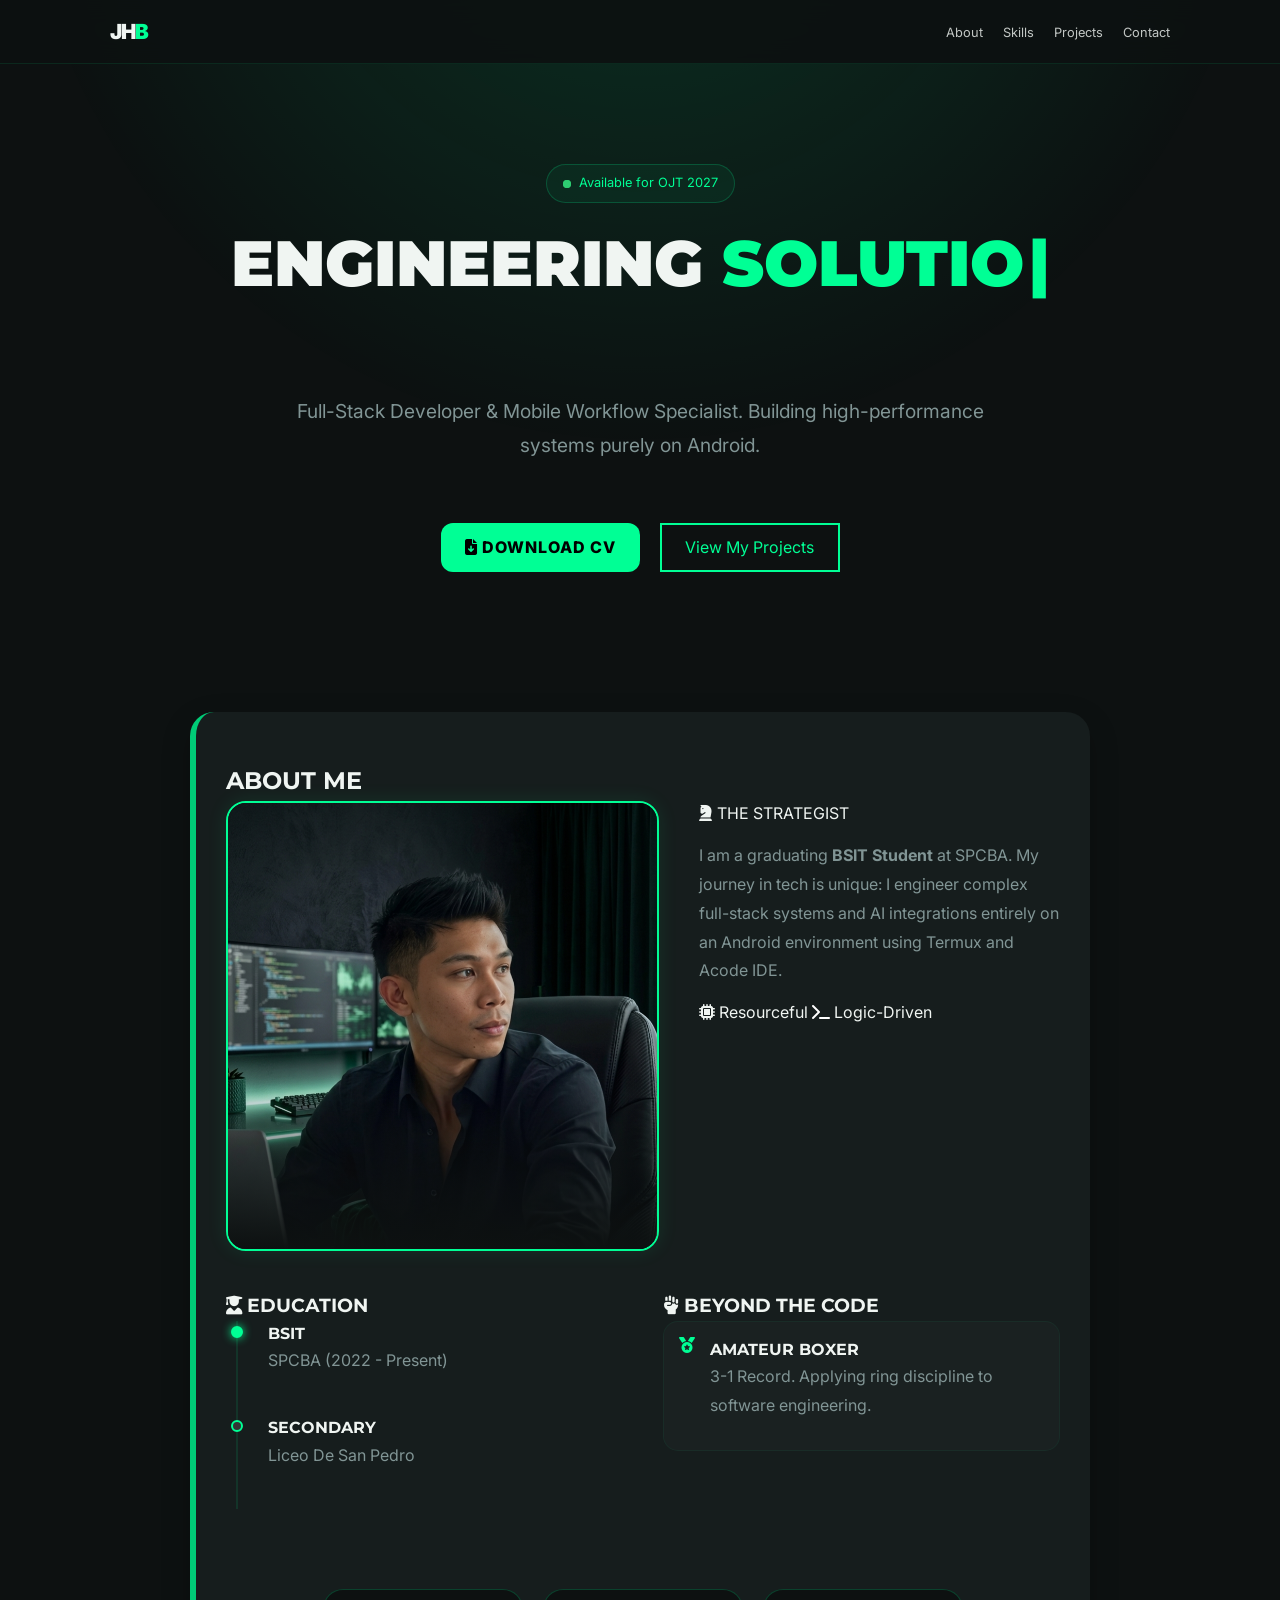
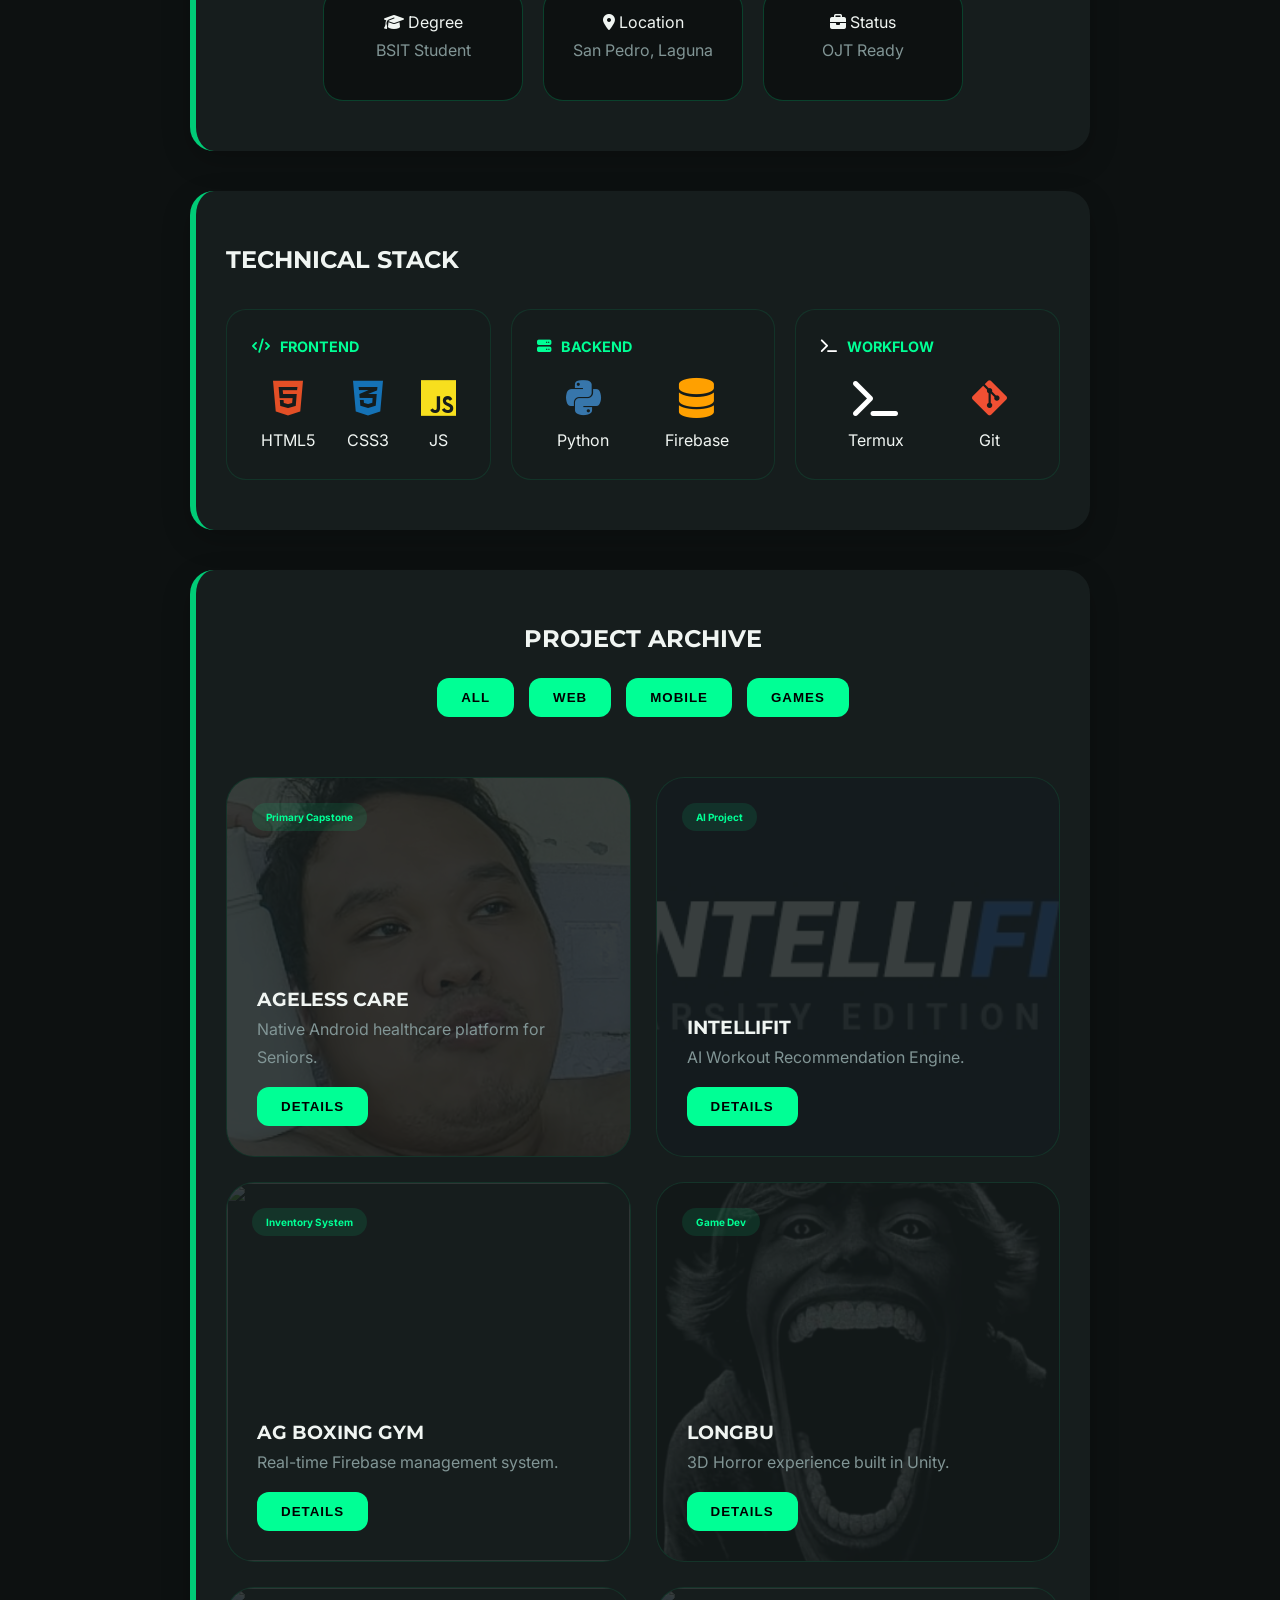
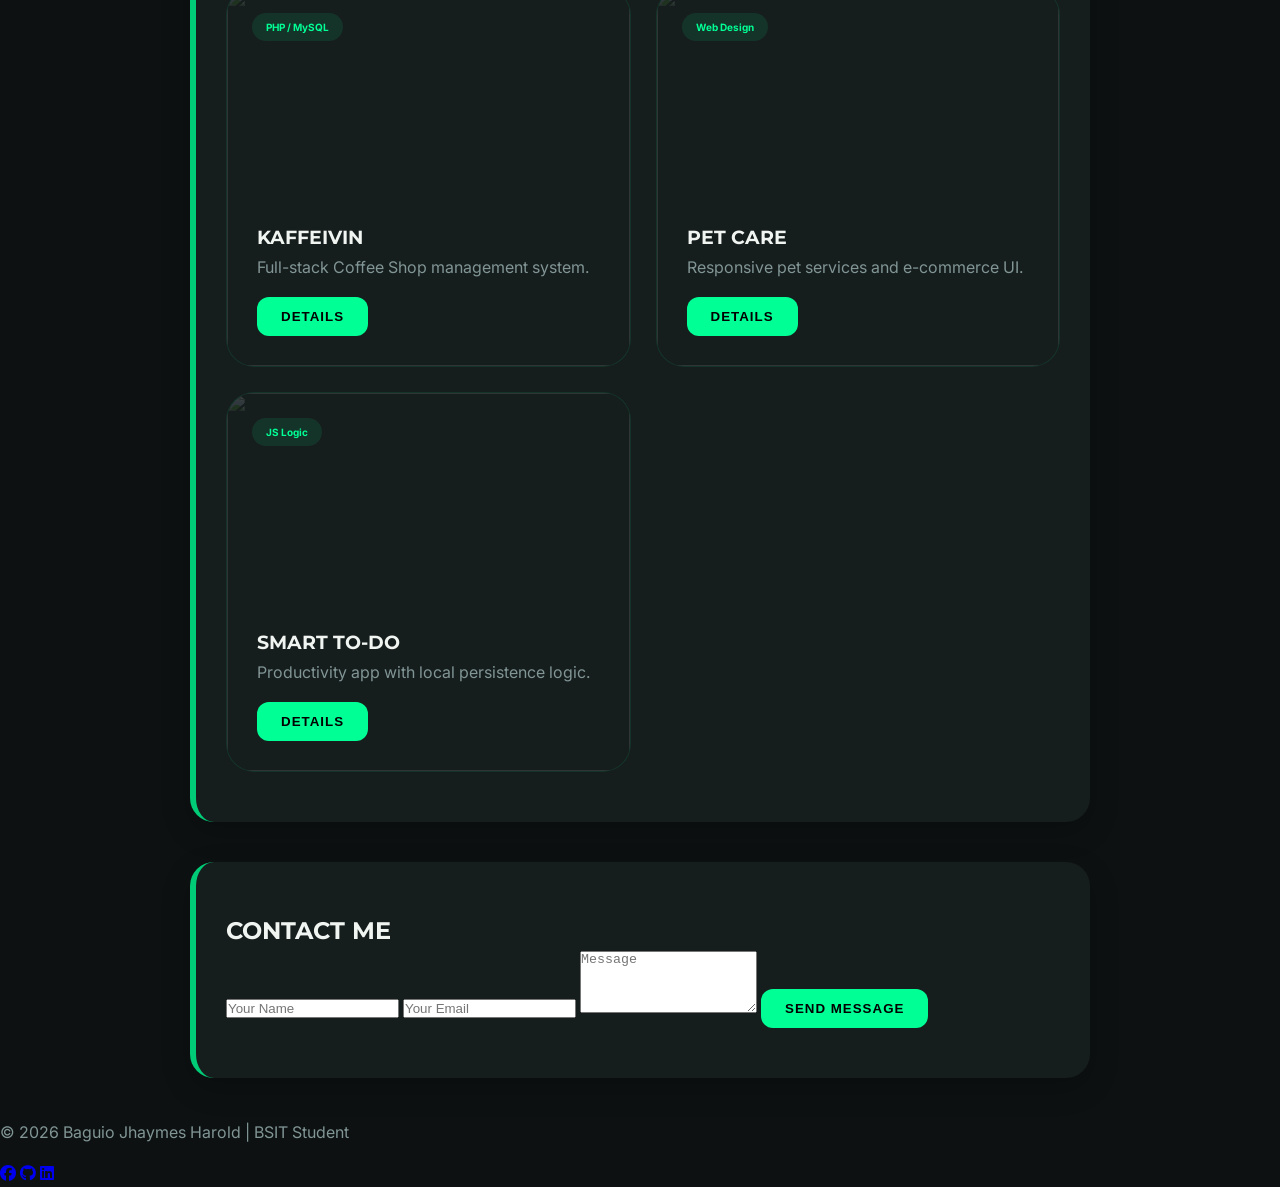
==== index.html @ b2915140 "Restored missing project cards and implemented smart typewriter effect" ====
<!DOCTYPE html>
<html lang="en">
<head>
    <meta charset="UTF-8">
    <meta name="viewport" content="width=device-width, initial-scale=1.0">
    <title>Baguio Jhaymes Harold | Portfolio</title>

    <!-- 1. FONTS -->
    <link rel="preconnect" href="https://fonts.googleapis.com">
    <link rel="preconnect" href="https://fonts.gstatic.com" crossorigin>
    <link href="https://fonts.googleapis.com/css2?family=Inter:wght@400;700&family=Montserrat:wght@700;900&display=swap" rel="stylesheet">

    <!-- 2. ICONS & ANIMATIONS -->
    <link rel="stylesheet" href="https://cdnjs.cloudflare.com/ajax/libs/font-awesome/6.5.0/css/all.min.css">
    <link href="https://unpkg.com/aos@2.3.1/dist/aos.css" rel="stylesheet">

    <!-- 3. CSS & FAVICON -->
    <link rel="stylesheet" href="style.css">
    <link rel="icon" type="image/png" href="profile.png">
</head>
<body>
    <!-- SaaS Background Glow -->
    <div class="glow-bg"></div>

    <!-- [SECTION 1] NAVIGATION BAR -->
    <nav class="navbar">
        <div class="nav-container">
            <div class="nav-left">
                <div class="logo">JH<span>B</span></div>
            </div>
            <ul class="nav-links">
                <li><a href="#about">About</a></li>
                <li><a href="#skills">Skills</a></li>
                <li><a href="#projects">Projects</a></li>
                <li><a href="#contact">Contact</a></li>
            </ul>
        </div>
    </nav>

    <!-- START OF MAIN CONTENT WRAPPER -->
    <div class="main-container">
        
        <!-- [SECTION 2] HERO SECTION (Typography Focused) -->
        <header class="hero-section">
            <div data-aos="zoom-out" data-aos-duration="1200">
                <div class="status-container">
                    <span class="status-tag">
                        <span class="status-dot"></span> 
                        Available for OJT 2027
                    </span>
                </div>
                <h1 class="hero-headline" id="typewriter"></h1>
<p class="hero-subtext">Full-Stack Developer & Mobile Workflow Specialist. Building high-performance systems purely on Android.</p>
                <div class="hero-btns">
                    <a href="CV_Baguio_Jhaymes.pdf" download class="btn"><i class="fas fa-file-download"></i> Download CV</a>
                    <a href="#projects" class="btn-secondary">View My Projects</a>
                </div>
            </div>
        </header>

        <!-- [SECTION 3] ABOUT ME SECTION -->
        <section id="about">
            <h2 data-aos="fade-up">About Me</h2>
            <div class="about-grid">
                <!-- Portrait Image -->
                <div class="about-main-image" data-aos="fade-right">
                    <img src="profile.png" alt="Baguio Jhaymes Harold">
                    <div class="image-overlay"></div>
                </div>

                <!-- Description & Principles -->
                <div class="about-description" data-aos="fade-left">
                    <div class="mini-intro">
                        <span><i class="fas fa-chess-knight"></i> THE STRATEGIST</span>
                    </div>
                    <p>I am a graduating <strong>BSIT Student</strong> at SPCBA. My journey in tech is unique: I engineer complex full-stack systems and AI integrations entirely on an Android environment using Termux and Acode IDE.</p>
                    <div class="about-values">
                        <span class="value-tag"><i class="fas fa-microchip"></i> Resourceful</span>
                        <span class="value-tag"><i class="fas fa-terminal"></i> Logic-Driven</span>
                    </div>
                </div>

                <!-- Timeline & Hobbies Wrapper -->
                <div class="about-bottom-layout">
                    <!-- Educational Background -->
                    <div class="education-timeline" data-aos="fade-up">
                        <h3><i class="fas fa-user-graduate"></i> Education</h3>
                        <div class="timeline-item current">
                            <div class="timeline-dot"></div>
                            <div class="timeline-content">
                                <h4>BSIT</h4>
                                <p>SPCBA (2022 - Present)</p>
                            </div>
                        </div>
                        <div class="timeline-item">
                            <div class="timeline-dot"></div>
                            <div class="timeline-content">
                                <h4>Secondary</h4>
                                <p>Liceo De San Pedro</p>
                            </div>
                        </div>
                    </div>

                    <!-- Beyond the Code (Hobby) -->
                    <div class="beyond-code" data-aos="fade-up">
                        <h3><i class="fas fa-fist-raised"></i> Beyond the Code</h3>
                        <div class="hobby-card">
                            <i class="fas fa-medal" style="color: var(--primary);"></i>
                            <div class="hobby-info">
                                <h4>Amateur Boxer</h4>
                                <p>3-1 Record. Applying ring discipline to software engineering.</p>
                            </div>
                        </div>
                    </div>
                </div>

                <!-- Status Boxes (Centered via CSS) -->
                <div class="about-info-grid" data-aos="fade-up">
                    <div class="info-box">
                        <i class="fas fa-graduation-cap"></i>
                        <span>Degree</span>
                        <p>BSIT Student</p>
                    </div>
                    <div class="info-box">
                        <i class="fas fa-map-marker-alt"></i>
                        <span>Location</span>
                        <p>San Pedro, Laguna</p>
                    </div>
                    <div class="info-box">
                        <i class="fas fa-briefcase"></i>
                        <span>Status</span>
                        <p>OJT Ready</p>
                    </div>
                </div>
            </div> <!-- End of about-grid -->
        </section>

        <!-- [SECTION 4] TECHNICAL STACK -->
        <section id="skills" data-aos="fade-up">
            <h2>Technical Stack</h2>
            <div class="skills-wrapper">
                <!-- Frontend -->
                <div class="skill-category">
                    <div class="category-title"><i class="fas fa-code"></i> Frontend</div>
                    <div class="skills-icons">
                        <div class="skill-item"><i class="fab fa-html5"></i><span>HTML5</span></div>
                        <div class="skill-item"><i class="fab fa-css3-alt"></i><span>CSS3</span></div>
                        <div class="skill-item"><i class="fab fa-js"></i><span>JS</span></div>
                    </div>
                </div>
                <!-- Backend -->
                <div class="skill-category">
                    <div class="category-title"><i class="fas fa-server"></i> Backend</div>
                    <div class="skills-icons">
                        <div class="skill-item"><i class="fab fa-python"></i><span>Python</span></div>
                        <div class="skill-item"><i class="fas fa-database"></i><span>Firebase</span></div>
                    </div>
                </div>
                <!-- Workflow -->
                <div class="skill-category">
                    <div class="category-title"><i class="fas fa-terminal"></i> Workflow</div>
                    <div class="skills-icons">
                        <div class="skill-item"><i class="fas fa-terminal"></i><span>Termux</span></div>
                        <div class="skill-item"><i class="fab fa-git-alt"></i><span>Git</span></div>
                    </div>
                </div>
            </div>
        </section>

        <!-- [SECTION 5] PROJECTS SECTION -->
        <section id="projects">
            <h2 data-aos="fade-up" style="text-align: center; margin-bottom: 20px;">Project Archive</h2>
            <div class="filter-container" data-aos="fade-up">
                <button class="filter-btn active" data-filter="all">All</button>
                <button class="filter-btn" data-filter="web">Web</button>
                <button class="filter-btn" data-filter="mobile">Mobile</button>
                <button class="filter-btn" data-filter="games">Games</button>
            </div>
<div class="bento-grid">
    
    <!-- 1. AGELESS CARE (Capstone) -->
    <div class="bento-item project-card" data-category="mobile" data-aos="fade-up">
        <div class="bento-tag">Primary Capstone</div>
        <div class="bento-content">
            <h3>AGELESS CARE</h3>
            <p>Native Android healthcare platform for Seniors.</p>
            <button class="btn-small">Details</button>
        </div>
        <img src="agelesscarelogo.png" class="bento-bg">
    </div>

    <!-- 2. INTELLIFIT -->
    <div class="bento-item project-card" data-category="web" data-aos="fade-up">
        <div class="bento-tag">AI Project</div>
        <div class="bento-content">
            <h3>INTELLIFIT</h3>
            <p>AI Workout Recommendation Engine.</p>
            <button class="btn-small">Details</button>
        </div>
        <img src="intellifit-main.jpg" class="bento-bg">
    </div>

    <!-- 3. AG BOXING GYM -->
    <div class="bento-item project-card" data-category="web" data-aos="fade-up">
        <div class="bento-tag">Inventory System</div>
        <div class="bento-content">
            <h3>AG BOXING GYM</h3>
            <p>Real-time Firebase management system.</p>
            <button class="btn-small">Details</button>
        </div>
        <img src="https://images.unsplash.com/photo-1549719386-74dfcbf7dbed?w=600" class="bento-bg">
    </div>

    <!-- 4. LONGBU 3D -->
    <div class="bento-item project-card" data-category="games" data-aos="fade-up">
        <div class="bento-tag">Game Dev</div>
        <div class="bento-content">
            <h3>LONGBU</h3>
            <p>3D Horror experience built in Unity.</p>
            <button class="btn-small">Details</button>
        </div>
        <img src="longbu.jpg" class="bento-bg">
    </div>

    <!-- 5. KAFFEIVIN (NAWALA ITO KANINA) -->
    <div class="bento-item project-card" data-category="web" data-aos="fade-up">
        <div class="bento-tag">PHP / MySQL</div>
        <div class="bento-content">
            <h3>KAFFEIVIN</h3>
            <p>Full-stack Coffee Shop management system.</p>
            <button class="btn-small">Details</button>
        </div>
        <img src="https://images.unsplash.com/photo-1495474472287-4d71bcdd2085?w=600" class="bento-bg">
    </div>

    <!-- 6. PET CARE (NAWALA ITO KANINA) -->
    <div class="bento-item project-card" data-category="web" data-aos="fade-up">
        <div class="bento-tag">Web Design</div>
        <div class="bento-content">
            <h3>PET CARE</h3>
            <p>Responsive pet services and e-commerce UI.</p>
            <button class="btn-small">Details</button>
        </div>
        <img src="https://images.unsplash.com/photo-1583337130417-3346a1be7dee?w=600" class="bento-bg">
    </div>

    <!-- 7. SMART TO-DO (NAWALA ITO KANINA) -->
    <div class="bento-item project-card" data-category="web" data-aos="fade-up">
        <div class="bento-tag">JS Logic</div>
        <div class="bento-content">
            <h3>SMART TO-DO</h3>
            <p>Productivity app with local persistence logic.</p>
            <button class="btn-small">Details</button>
        </div>
        <img src="https://images.unsplash.com/photo-1484480974693-6ca0a78fb36b?w=600" class="bento-bg">
    </div>

</div>
            
        </section>

        <!-- [SECTION 6] CONTACT SECTION -->
        <section id="contact" data-aos="fade-up">
            <h2>Contact Me</h2>
            <form action="https://formspree.io/f/maqaplaa" method="POST" class="contact-form">
                <input type="text" name="name" placeholder="Your Name" required>
                <input type="email" name="email" placeholder="Your Email" required>
                <textarea name="message" placeholder="Message" rows="4" required></textarea>
                <button type="submit" class="btn">Send Message</button>
            </form>
        </section>

    </div> <!-- END OF MAIN-CONTAINER -->

    <!-- MODAL OVERLAY -->
    <div id="projectModal" class="modal">
        <div class="modal-content">
            <span class="close-button">&times;</span>
            <h2 id="modalTitle">Title</h2>
            <div class="modal-body"></div>
        </div>
    </div>

    <!-- 7. FOOTER -->
    <footer>
        <p>© 2026 Baguio Jhaymes Harold | BSIT Student</p>
        <div class="social-links">
            <a href="https://www.facebook.com/share/1BF6a258YF/" target="_blank"><i class="fab fa-facebook"></i></a>
            <a href="https://github.com/jhaymesharoldbaguio" target="_blank"><i class="fab fa-github"></i></a>
            <a href="https://www.linkedin.com/in/jhaymes-harold-baguio-643a6030b" target="_blank"><i class="fab fa-linkedin"></i></a>
        </div>
    </footer>

    <!-- SCRIPTS -->
    <script src="https://unpkg.com/aos@2.3.1/dist/aos.js"></script>
    <script>AOS.init({ duration: 1000, once: true });</script>
    <script src="script.js"></script>
</body>
</html>
---- style.css ----
/* ============================================================
   1. VARIABLES & THEME (DEEP FOREST LOGIC)
   ============================================================ */
:root {
    --bg: #0D1111;
    --card-bg: #161D1D;
    --primary: #00FF95; /* Neon Mint Green */
    --accent: #00FF95;
    --text-main: #F0F5F2;
    --text-secondary: #819595;
    --nav-bg: rgba(13, 17, 17, 0.95);
    --glass-border: rgba(0, 255, 149, 0.1);
    --shellstone: #00CC77;
}

/* ============================================================
   2. GLOBAL RESET & LAYOUT
   ============================================================ */
* { box-sizing: border-box; margin: 0; padding: 0; }

html { scroll-behavior: smooth; }

body {
    background-color: var(--bg) !important;
    color: var(--text-main);
    font-family: 'Inter', sans-serif;
    line-height: 1.6;
    overflow-x: hidden;
}

/* Moving Glow sa Background */
.glow-bg {
    position: fixed;
    top: 0; left: 0; width: 100%; height: 100%;
    background: radial-gradient(circle at 50% -20%, rgba(0, 255, 149, 0.15), transparent 50%);
    z-index: -1;
    pointer-events: none;
}

h1, h2, h3, h4 { font-family: 'Montserrat', sans-serif; text-transform: uppercase; margin: 0; }
p { color: var(--text-secondary); line-height: 1.8; margin-bottom: 15px; }

.main-container {
    max-width: 1100px;
    margin: 0 auto;
    padding: 0 20px;
}

/* ============================================================
   3. NAVIGATION BAR (Glassmorphism)
   ============================================================ */
.navbar {
    position: sticky; top: 0; width: 100%; z-index: 1000;
    background-color: var(--nav-bg);
    backdrop-filter: blur(12px);
    -webkit-backdrop-filter: blur(12px);
    border-bottom: 1px solid var(--glass-border);
}

.nav-container {
    max-width: 1100px; margin: 0 auto; padding: 15px 20px;
    display: flex; justify-content: space-between; align-items: center;
}

.logo { font-weight: 900; font-size: 1.3rem; letter-spacing: -1px; }
.logo span { color: var(--accent); }

.nav-links { list-style: none; display: flex; gap: 20px; }
.nav-links a { text-decoration: none; color: var(--text-main); font-size: 0.8rem; opacity: 0.8; transition: 0.3s; }
.nav-links a:hover { color: var(--accent); opacity: 1; }

/* ============================================================
   4. HERO SECTION (Typography Focus)
   ============================================================ */
   
/* =========================================
   TYPEWRITER CURSOR (WITH AUTO-HIDE)
   ========================================= */
#typewriter {
    min-height: 2.2em;
    display: inline-block;
}

/* Lalabas lang ang cursor kapag may class na "typing" */
#typewriter.typing::after {
    content: '|';
    color: var(--primary);
    margin-left: 5px;
    animation: blink 0.7s infinite;
}

@keyframes blink {
    0%, 100% { opacity: 1; }
    50% { opacity: 0; }
}
   
.hero-section { padding: 100px 20px; text-align: center; }

.status-tag {
    display: inline-flex; align-items: center; gap: 8px;
    background: rgba(0, 255, 149, 0.05); border: 1px solid rgba(0, 255, 149, 0.2);
    color: var(--primary); padding: 8px 16px; border-radius: 50px; font-size: 0.8rem;
    margin-bottom: 25px; animation: floating 3s ease-in-out infinite;
}

.status-dot { width: 8px; height: 8px; background: #2ecc71; border-radius: 50%; position: relative; }
.status-dot::after { 
    content: ''; position: absolute; top: 0; left: 0; width: 100%; height: 100%; 
    background: #2ecc71; border-radius: 50%; animation: pulse-dot 1.5s infinite; 
}

.hero-headline { font-size: clamp(2.2rem, 8vw, 4rem); font-weight: 900; line-height: 1.1; margin-bottom: 25px; }
.highlight { color: var(--primary); }

.hero-subtext {
    font-size: 1.1rem; color: var(--text-secondary);
    max-width: 700px; margin: 0 auto 50px auto !important;
}

.hero-btns { display: flex; justify-content: center; gap: 20px; flex-wrap: wrap; }

/* ============================================================
   5. ABOUT ME SECTION & TIMELINE
   ============================================================ */
section {
    background: var(--card-bg); margin: 40px auto; padding: 50px 30px;
    border-radius: 24px; border-left: 6px solid var(--shellstone);
    max-width: 900px; box-shadow: 0 10px 30px rgba(0,0,0,0.2);
}

.about-grid { display: grid; gap: 40px; grid-template-columns: 1fr; }

/* Portrait Image Fix */
.about-main-image { 
    width: 100%; height: 450px; border-radius: 20px; 
    overflow: hidden; position: relative; border: 2px solid var(--primary);
    box-shadow: 0 0 20px rgba(0, 255, 149, 0.1);
}

.about-main-image img { 
    width: 100%; height: 100%; object-fit: cover; 
    object-position: center 20%; /* Eto yung adjustment para hindi masyadong top */
    transition: 0.5s ease;
}

.image-overlay { position: absolute; bottom: 0; left: 0; width: 100%; height: 40%; background: linear-gradient(to top, var(--bg), transparent); z-index: 1; }

.mini-intro { display: flex; align-items: center; gap: 10px; margin-bottom: 15px; }
.mini-pic { width: 40px; height: 40px; border-radius: 50%; border: 2px solid var(--primary); }

.about-bottom-layout { display: grid; grid-template-columns: 1fr; gap: 40px; }

.hobby-card { 
    display: flex; gap: 15px; background: rgba(255,255,255,0.02); 
    padding: 15px; border-radius: 15px; border: 1px solid rgba(0, 255, 149, 0.05); 
    transition: 0.3s; 
}
.hobby-card:hover { border-color: var(--primary); transform: translateX(10px); }

.timeline-item { position: relative; padding-left: 30px; padding-bottom: 25px; border-left: 2px solid rgba(0, 255, 149, 0.1); margin-left: 10px; }
.timeline-dot { position: absolute; left: -7px; top: 5px; width: 12px; height: 12px; background: #333; border-radius: 50%; border: 2px solid var(--primary); }
.timeline-item.current .timeline-dot { background: var(--primary); box-shadow: 0 0 10px var(--primary); }

.about-info-grid { grid-column: 1 / -1; display: flex; justify-content: center; flex-wrap: wrap; gap: 20px; margin-top: 40px; width: 100%; }
.info-box { background-color: var(--bg) !important; border: 1px solid rgba(0, 255, 149, 0.2); padding: 20px; border-radius: 20px; text-align: center; min-width: 200px; transition: 0.3s; }
.info-box:hover { border-color: var(--primary); transform: translateY(-5px); }

/* ============================================================
   6. TECHNICAL STACK (COLORED ICONS)
   ============================================================ */
.fa-html5 { color: #e34f26; } .fa-css3-alt { color: #1572b6; } .fa-js { color: #f7df1e; }
.fa-python { color: #3776ab; } .fa-database { color: #ffa000; } .fa-terminal { color: #ffffff; } .fa-git-alt { color: #f05033; }

.skills-wrapper { display: grid; grid-template-columns: 1fr; gap: 20px; margin-top: 30px; }
.skill-category { background: rgba(22, 29, 29, 0.7); border: 1px solid rgba(0, 255, 149, 0.1); padding: 25px; border-radius: 20px; transition: 0.3s; }
.skill-category:hover { border-color: var(--primary); transform: translateY(-5px); }

.category-title { color: var(--primary); font-weight: bold; font-size: 0.9rem; margin-bottom: 20px; display: flex; align-items: center; gap: 10px; text-transform: uppercase; }
.skills-icons { display: flex; justify-content: space-around; gap: 15px; flex-wrap: wrap; }
.skill-item { display: flex; flex-direction: column; align-items: center; gap: 10px; transition: 0.3s; }
.skill-item i { font-size: 2.5rem !important; }
.skill-item:hover i { transform: scale(1.2); filter: drop-shadow(0 0 15px currentColor); }

/* ============================================================
   7. PROJECT GRID (Uniform Symmetric Grid)
   ============================================================ */
.filter-container { display: flex; justify-content: center; gap: 15px; flex-wrap: wrap; margin-bottom: 60px; }

.bento-grid {
    display: grid;
    grid-template-columns: repeat(auto-fill, minmax(300px, 1fr));
    grid-auto-rows: 380px; 
    gap: 25px;
}

.bento-item {
    grid-column: span 1 !important; grid-row: span 1 !important;
    position: relative; overflow: hidden; border-radius: 28px; background: var(--card-bg);
    padding: 40px 30px 30px 30px; display: flex; flex-direction: column; justify-content: flex-end;
    border: 1px solid var(--glass-border); transition: 0.4s; z-index: 1;
}

.bento-bg { position: absolute; top: 0; left: 0; width: 100%; height: 100%; object-fit: cover; opacity: 0.15; z-index: -1; transition: 0.5s ease; }
.bento-item:hover { transform: translateY(-10px) scale(1.02); border-color: var(--primary); z-index: 10; }
.bento-item:hover .bento-bg { opacity: 0.4; transform: scale(1.1); }

.bento-content { position: relative; z-index: 5; pointer-events: none; }
.bento-tag { position: absolute; top: 25px; left: 25px; background: rgba(0, 255, 149, 0.1); color: var(--primary); padding: 6px 14px; border-radius: 50px; font-size: 10px; font-weight: bold; }

/* ============================================================
   8. BUTTONS
   ============================================================ */
.btn, .btn-small, button {
    background: var(--primary) !important; color: #000 !important;
    font-weight: 800; padding: 12px 24px; border-radius: 12px;
    border: none; cursor: pointer; text-decoration: none; display: inline-block;
    text-transform: uppercase; letter-spacing: 1px; transition: 0.3s;
    pointer-events: auto; /* Sinisiguradong laging naki-click */
}

.btn-secondary {
    display: inline-flex; align-items: center; justify-content: center;
    background: transparent !important; color: var(--primary) !important;
    border: 2px solid var(--primary) !important; text-decoration: none !important;
    min-width: 180px;
}

.btn:hover, .btn-secondary:hover { transform: translateY(-3px); box-shadow: 0 5px 15px rgba(0, 255, 149, 0.3); }

/* ============================================================
   9. MODAL & ANIMATIONS
   ============================================================ */
.modal { display: none; position: fixed; z-index: 2000; left: 0; top: 0; width: 100%; height: 100%; background: rgba(0,0,0,0.9); backdrop-filter: blur(8px); overflow-y: auto; }
.modal-content { background: var(--card-bg); margin: 5% auto; padding: 30px; border-radius: 24px; width: 90%; max-width: 600px; position: relative; border: 1px solid var(--primary); color: var(--text-main); }
.close-button { position: absolute; right: 25px; top: 20px; font-size: 2rem; cursor: pointer; color: var(--primary); }

@keyframes floating { 0%, 100% { transform: translateY(0); } 50% { transform: translateY(-5px); } }
@keyframes pulse-dot { 0% { transform: scale(1); opacity: 0.8; } 100% { transform: scale(3); opacity: 0; } }

/* ============================================================
   10. MEDIA QUERIES
   ============================================================ */
@media (min-width: 900px) {
    .about-grid { grid-template-columns: 1.2fr 1fr; }
    .about-bottom-layout { grid-template-columns: 1fr 1fr; grid-column: 1 / -1; }
    .skills-wrapper { grid-template-columns: repeat(3, 1fr); }
    .hero-subtext { margin-bottom: 60px !important; font-size: 1.2rem; }
}

@media (max-width: 768px) {
    .bento-grid { grid-template-columns: 1fr !important; grid-auto-rows: 320px; }
    .nav-links { display: none; }
    .hero-headline { font-size: 2.2rem; }
    section { padding: 30px 20px; }
}
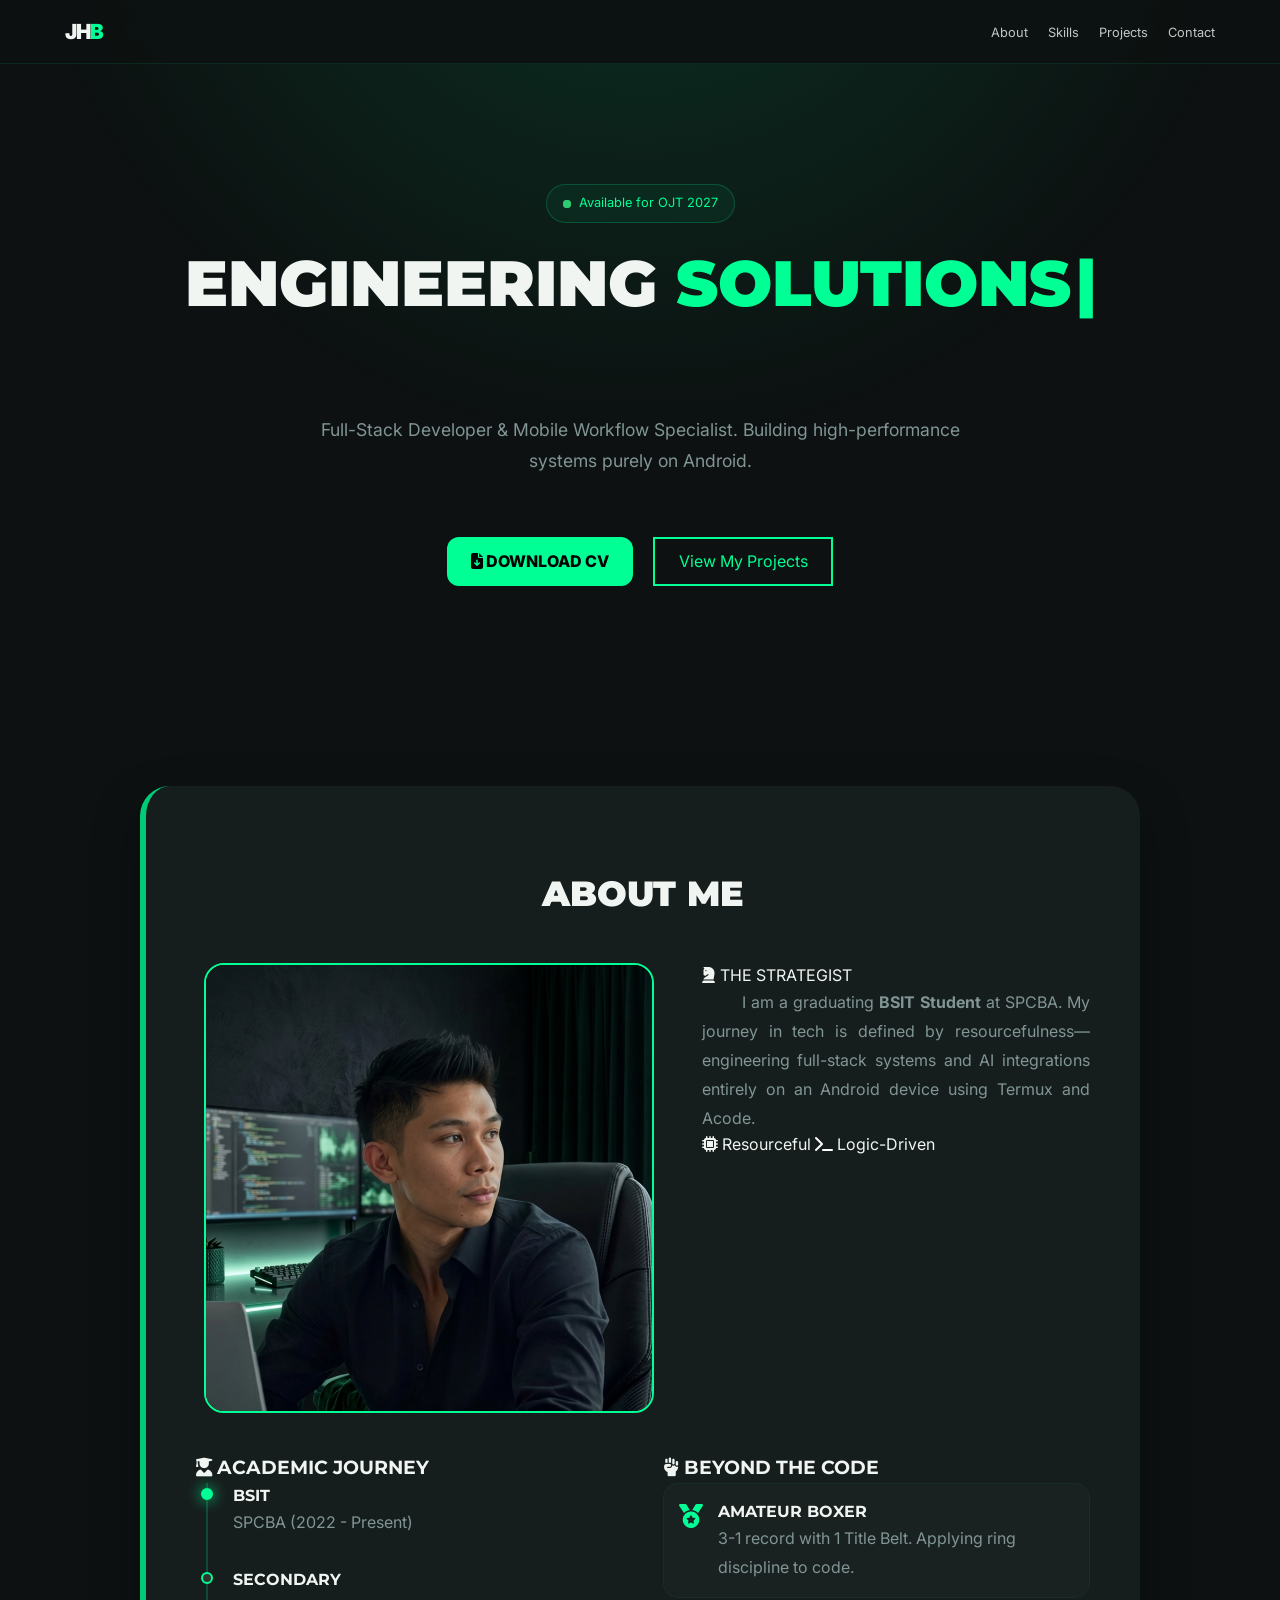
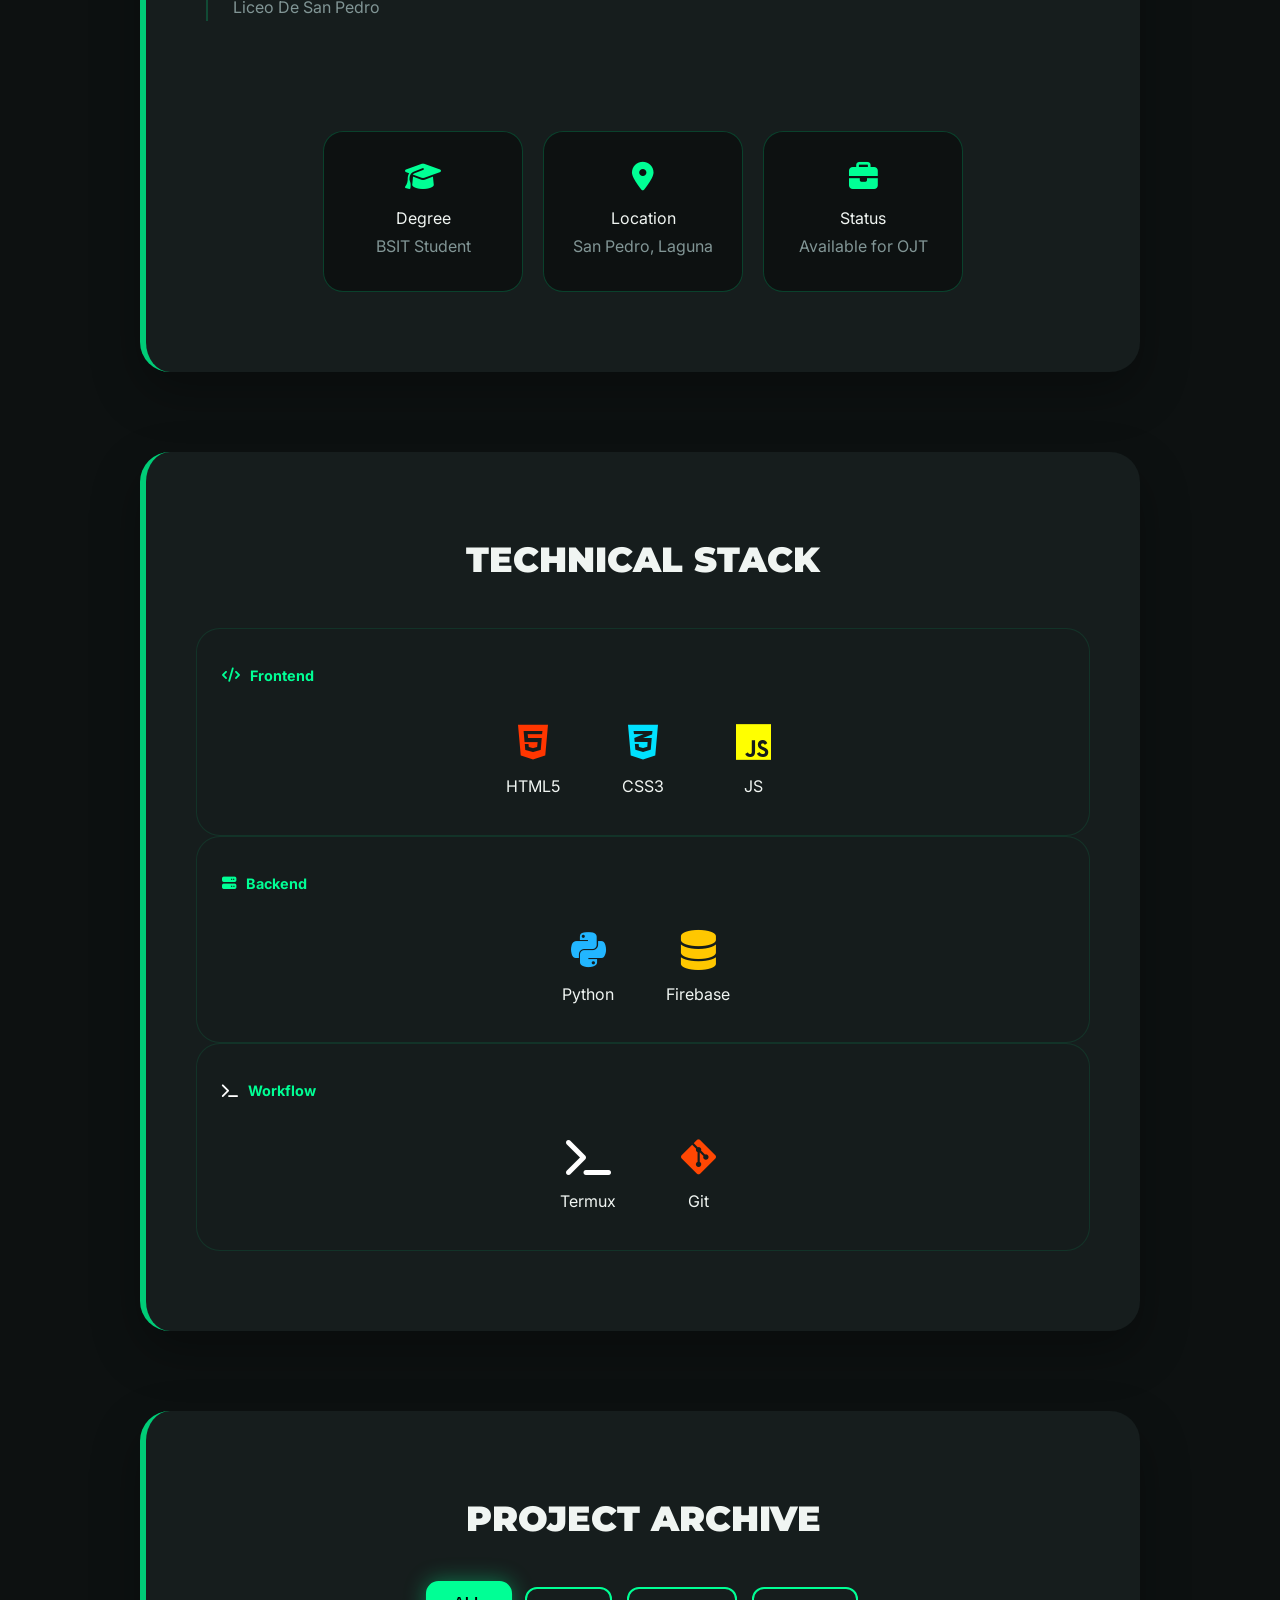
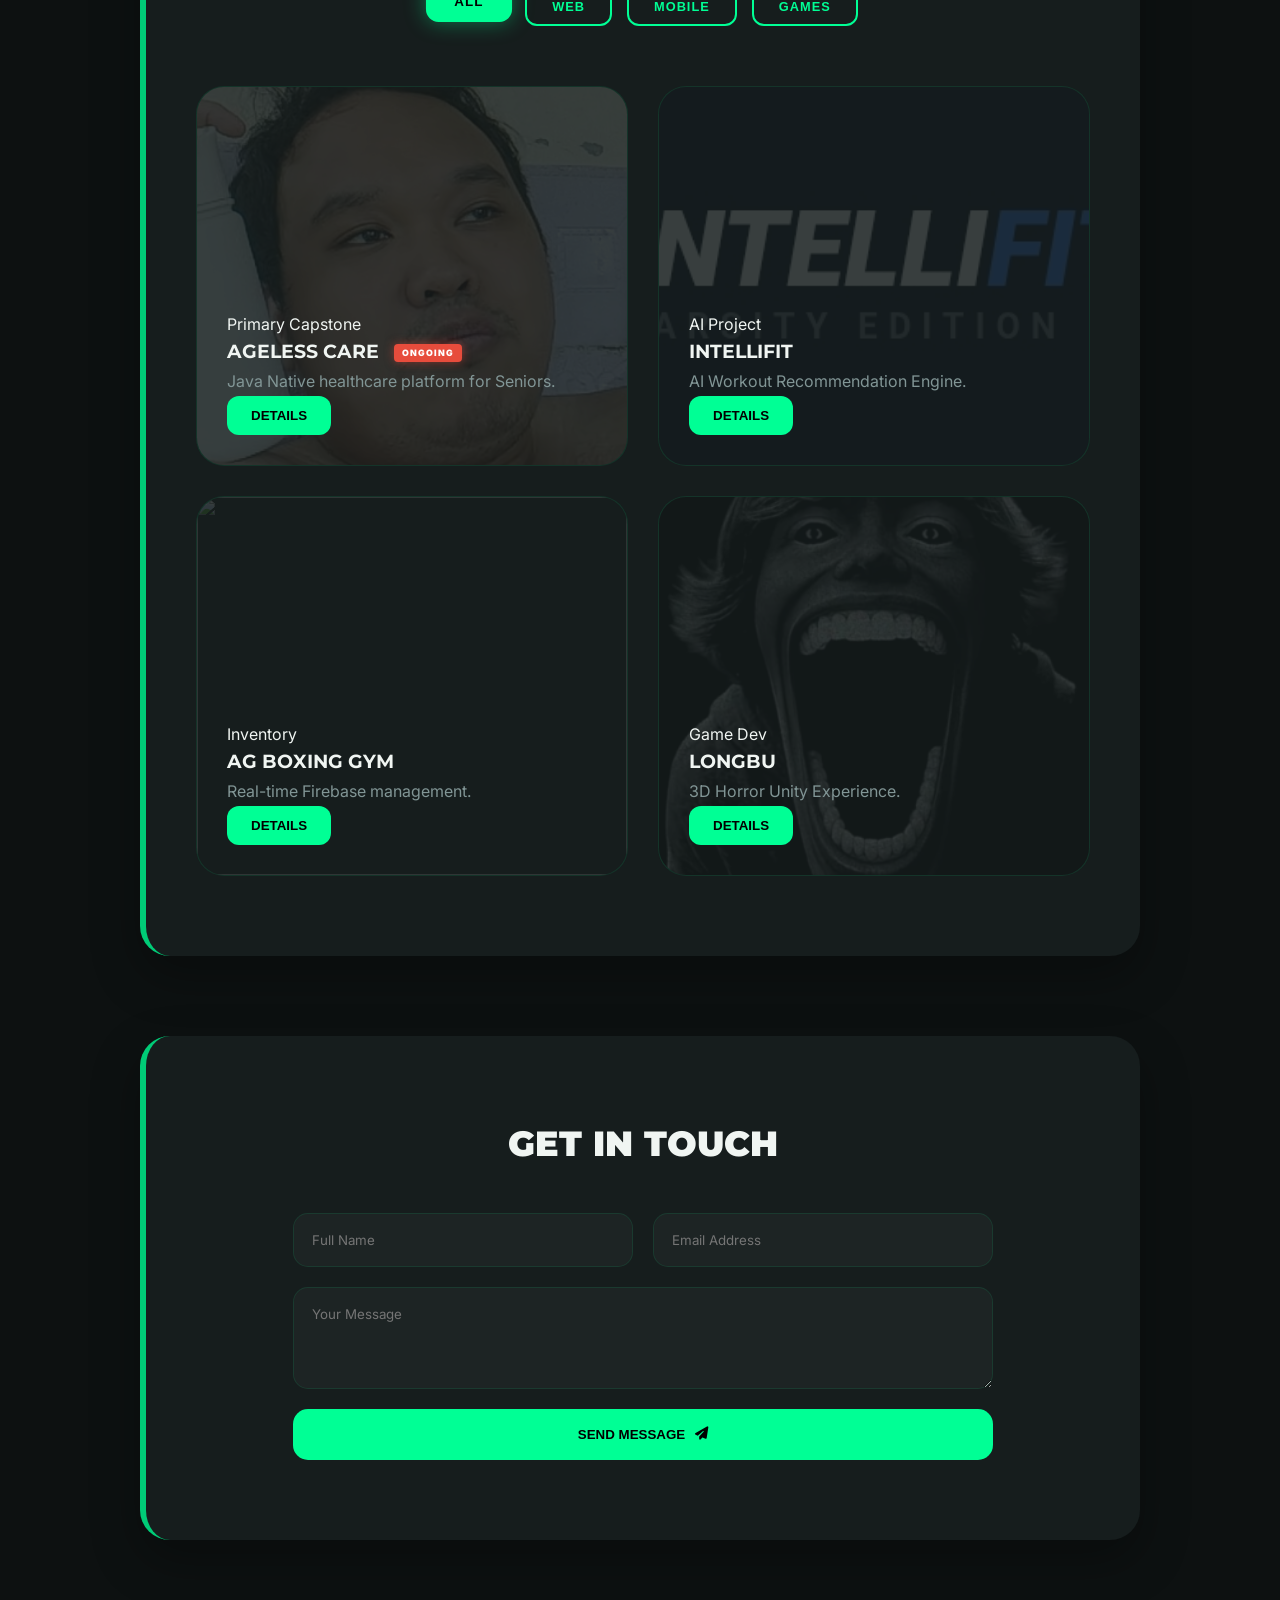
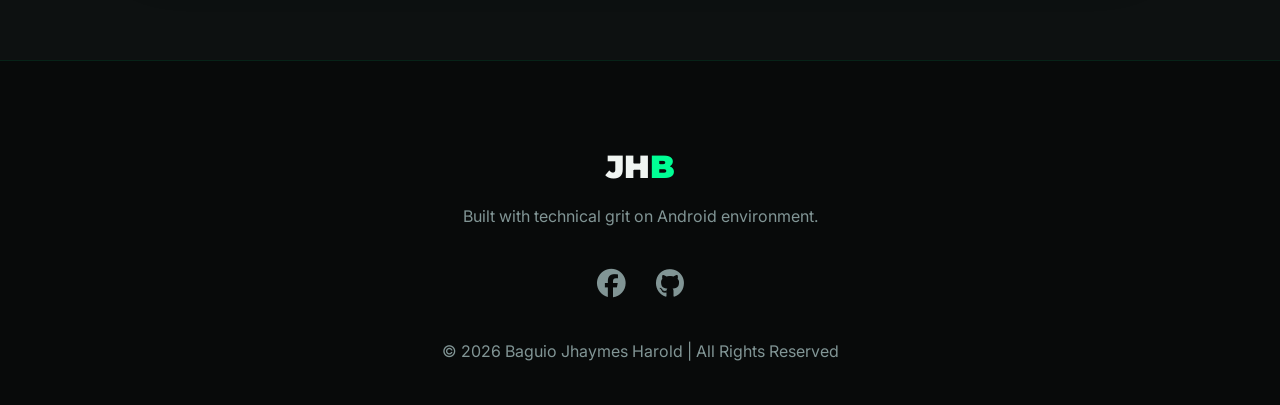
==== commit 394042a7: "Final UI/UX Overhaul: Deep Forest Theme, Luxury Spacing, Indented Text, and Vibrant Tech Icons~" ====
--- a/index.html
+++ b/index.html
@@ -2,32 +2,24 @@
 <html lang="en">
 <head>
     <meta charset="UTF-8">
-    <meta name="viewport" content="width=device-width, initial-scale=1.0">
+    <meta name="viewport" content="width=1280">
+    
     <title>Baguio Jhaymes Harold | Portfolio</title>
-
-    <!-- 1. FONTS -->
+    <!-- FONTS -->
     <link rel="preconnect" href="https://fonts.googleapis.com">
     <link rel="preconnect" href="https://fonts.gstatic.com" crossorigin>
     <link href="https://fonts.googleapis.com/css2?family=Inter:wght@400;700&family=Montserrat:wght@700;900&display=swap" rel="stylesheet">
-
-    <!-- 2. ICONS & ANIMATIONS -->
+    <!-- ICONS & ANIMATION -->
     <link rel="stylesheet" href="https://cdnjs.cloudflare.com/ajax/libs/font-awesome/6.5.0/css/all.min.css">
     <link href="https://unpkg.com/aos@2.3.1/dist/aos.css" rel="stylesheet">
-
-    <!-- 3. CSS & FAVICON -->
     <link rel="stylesheet" href="style.css">
     <link rel="icon" type="image/png" href="profile.png">
 </head>
 <body>
-    <!-- SaaS Background Glow -->
     <div class="glow-bg"></div>
-
-    <!-- [SECTION 1] NAVIGATION BAR -->
     <nav class="navbar">
         <div class="nav-container">
-            <div class="nav-left">
-                <div class="logo">JH<span>B</span></div>
-            </div>
+            <div class="nav-left"><div class="logo">JH<span>B</span></div></div>
             <ul class="nav-links">
                 <li><a href="#about">About</a></li>
                 <li><a href="#skills">Skills</a></li>
@@ -37,20 +29,15 @@
         </div>
     </nav>
 
-    <!-- START OF MAIN CONTENT WRAPPER -->
     <div class="main-container">
-        
-        <!-- [SECTION 2] HERO SECTION (Typography Focused) -->
+        <!-- HERO SECTION -->
         <header class="hero-section">
             <div data-aos="zoom-out" data-aos-duration="1200">
                 <div class="status-container">
-                    <span class="status-tag">
-                        <span class="status-dot"></span> 
-                        Available for OJT 2027
-                    </span>
+                    <span class="status-tag"><span class="status-dot"></span> Available for OJT 2027</span>
                 </div>
                 <h1 class="hero-headline" id="typewriter"></h1>
-<p class="hero-subtext">Full-Stack Developer & Mobile Workflow Specialist. Building high-performance systems purely on Android.</p>
+                <p class="hero-subtext">Full-Stack Developer & Mobile Workflow Specialist. Building high-performance systems purely on Android.</p>
                 <div class="hero-btns">
                     <a href="CV_Baguio_Jhaymes.pdf" download class="btn"><i class="fas fa-file-download"></i> Download CV</a>
                     <a href="#projects" class="btn-secondary">View My Projects</a>
@@ -58,88 +45,50 @@
             </div>
         </header>
 
-        <!-- [SECTION 3] ABOUT ME SECTION -->
+        <!-- ABOUT ME SECTION -->
         <section id="about">
-            <h2 data-aos="fade-up">About Me</h2>
+            <h2 data-aos="fade-up" class="centered-title">About Me</h2>
             <div class="about-grid">
-                <!-- Portrait Image -->
                 <div class="about-main-image" data-aos="fade-right">
                     <img src="profile.png" alt="Baguio Jhaymes Harold">
                     <div class="image-overlay"></div>
                 </div>
-
-                <!-- Description & Principles -->
                 <div class="about-description" data-aos="fade-left">
-                    <div class="mini-intro">
-                        <span><i class="fas fa-chess-knight"></i> THE STRATEGIST</span>
-                    </div>
-                    <p>I am a graduating <strong>BSIT Student</strong> at SPCBA. My journey in tech is unique: I engineer complex full-stack systems and AI integrations entirely on an Android environment using Termux and Acode IDE.</p>
+                    <div class="mini-intro"><span><i class="fas fa-chess-knight"></i> THE STRATEGIST</span></div>
+                    <p>I am a graduating <strong>BSIT Student</strong> at SPCBA. My journey in tech is defined by resourcefulness—engineering full-stack systems and AI integrations entirely on an Android device using Termux and Acode.</p>
                     <div class="about-values">
                         <span class="value-tag"><i class="fas fa-microchip"></i> Resourceful</span>
                         <span class="value-tag"><i class="fas fa-terminal"></i> Logic-Driven</span>
                     </div>
                 </div>
-
-                <!-- Timeline & Hobbies Wrapper -->
                 <div class="about-bottom-layout">
-                    <!-- Educational Background -->
                     <div class="education-timeline" data-aos="fade-up">
-                        <h3><i class="fas fa-user-graduate"></i> Education</h3>
-                        <div class="timeline-item current">
-                            <div class="timeline-dot"></div>
-                            <div class="timeline-content">
-                                <h4>BSIT</h4>
-                                <p>SPCBA (2022 - Present)</p>
-                            </div>
+                        <h3><i class="fas fa-user-graduate"></i> Academic Journey</h3>
+                        <div class="timeline">
+                            <div class="timeline-item current"><div class="timeline-dot"></div><div class="timeline-content"><h4>BSIT</h4><p>SPCBA (2022 - Present)</p></div></div>
+                            <div class="timeline-item"><div class="timeline-dot"></div><div class="timeline-content"><h4>Secondary</h4><p>Liceo De San Pedro</p></div></div>
                         </div>
-                        <div class="timeline-item">
-                            <div class="timeline-dot"></div>
-                            <div class="timeline-content">
-                                <h4>Secondary</h4>
-                                <p>Liceo De San Pedro</p>
-                            </div>
-                        </div>
-                    </div>
-
-                    <!-- Beyond the Code (Hobby) -->
+                    </div>
                     <div class="beyond-code" data-aos="fade-up">
                         <h3><i class="fas fa-fist-raised"></i> Beyond the Code</h3>
                         <div class="hobby-card">
-                            <i class="fas fa-medal" style="color: var(--primary);"></i>
-                            <div class="hobby-info">
-                                <h4>Amateur Boxer</h4>
-                                <p>3-1 Record. Applying ring discipline to software engineering.</p>
-                            </div>
+                            <i class="fas fa-medal" style="color: var(--primary); font-size: 1.5rem; margin-top: 5px;"></i>
+                            <div class="hobby-info"><h4>Amateur Boxer</h4><p>3-1 record with 1 Title Belt. Applying ring discipline to code.</p></div>
                         </div>
                     </div>
                 </div>
-
-                <!-- Status Boxes (Centered via CSS) -->
                 <div class="about-info-grid" data-aos="fade-up">
-                    <div class="info-box">
-                        <i class="fas fa-graduation-cap"></i>
-                        <span>Degree</span>
-                        <p>BSIT Student</p>
-                    </div>
-                    <div class="info-box">
-                        <i class="fas fa-map-marker-alt"></i>
-                        <span>Location</span>
-                        <p>San Pedro, Laguna</p>
-                    </div>
-                    <div class="info-box">
-                        <i class="fas fa-briefcase"></i>
-                        <span>Status</span>
-                        <p>OJT Ready</p>
-                    </div>
-                </div>
-            </div> <!-- End of about-grid -->
-        </section>
-
-        <!-- [SECTION 4] TECHNICAL STACK -->
+                    <div class="info-box"><i class="fas fa-graduation-cap"></i><span>Degree</span><p>BSIT Student</p></div>
+                    <div class="info-box"><i class="fas fa-map-marker-alt"></i><span>Location</span><p>San Pedro, Laguna</p></div>
+                    <div class="info-box"><i class="fas fa-briefcase"></i><span>Status</span><p>Available for OJT</p></div>
+                </div>
+            </div>
+        </section>
+
+        <!-- SKILLS SECTION -->
         <section id="skills" data-aos="fade-up">
-            <h2>Technical Stack</h2>
+            <h2 class="centered-title">Technical Stack</h2>
             <div class="skills-wrapper">
-                <!-- Frontend -->
                 <div class="skill-category">
                     <div class="category-title"><i class="fas fa-code"></i> Frontend</div>
                     <div class="skills-icons">
@@ -148,7 +97,6 @@
                         <div class="skill-item"><i class="fab fa-js"></i><span>JS</span></div>
                     </div>
                 </div>
-                <!-- Backend -->
                 <div class="skill-category">
                     <div class="category-title"><i class="fas fa-server"></i> Backend</div>
                     <div class="skills-icons">
@@ -156,7 +104,6 @@
                         <div class="skill-item"><i class="fas fa-database"></i><span>Firebase</span></div>
                     </div>
                 </div>
-                <!-- Workflow -->
                 <div class="skill-category">
                     <div class="category-title"><i class="fas fa-terminal"></i> Workflow</div>
                     <div class="skills-icons">
@@ -167,133 +114,88 @@
             </div>
         </section>
 
-        <!-- [SECTION 5] PROJECTS SECTION -->
+        <!-- PROJECTS SECTION -->
         <section id="projects">
-            <h2 data-aos="fade-up" style="text-align: center; margin-bottom: 20px;">Project Archive</h2>
+            <h2 data-aos="fade-up" class="centered-title">Project Archive</h2>
             <div class="filter-container" data-aos="fade-up">
                 <button class="filter-btn active" data-filter="all">All</button>
                 <button class="filter-btn" data-filter="web">Web</button>
                 <button class="filter-btn" data-filter="mobile">Mobile</button>
                 <button class="filter-btn" data-filter="games">Games</button>
             </div>
-<div class="bento-grid">
-    
-    <!-- 1. AGELESS CARE (Capstone) -->
-    <div class="bento-item project-card" data-category="mobile" data-aos="fade-up">
-        <div class="bento-tag">Primary Capstone</div>
-        <div class="bento-content">
-            <h3>AGELESS CARE</h3>
-            <p>Native Android healthcare platform for Seniors.</p>
-            <button class="btn-small">Details</button>
-        </div>
-        <img src="agelesscarelogo.png" class="bento-bg">
+            <div class="bento-grid">
+                <div class="bento-item project-card" data-category="mobile" data-aos="fade-up">
+                    <div class="bento-tag">Primary Capstone</div>
+                    <div class="bento-content">
+                        <h3>AGELESS CARE <span class="ongoing-tag">ONGOING</span></h3>
+                        <p>Java Native healthcare platform for Seniors.</p>
+                        <button class="btn-small">Details</button>
+                    </div>
+                    <img src="agelesscarelogo.png" class="bento-bg">
+                </div>
+                <div class="bento-item project-card" data-category="web" data-aos="fade-up">
+                    <div class="bento-tag">AI Project</div>
+                    <div class="bento-content"><h3>INTELLIFIT</h3><p>AI Workout Recommendation Engine.</p><button class="btn-small">Details</button></div>
+                    <img src="intellifit-main.jpg" class="bento-bg">
+                </div>
+                <div class="bento-item project-card" data-category="web" data-aos="fade-up">
+                    <div class="bento-tag">Inventory</div>
+                    <div class="bento-content"><h3>AG BOXING GYM</h3><p>Real-time Firebase management.</p><button class="btn-small">Details</button></div>
+                    <img src="https://images.unsplash.com/photo-1549719386-74dfcbf7dbed?w=600" class="bento-bg">
+                </div>
+                <div class="bento-item project-card" data-category="games" data-aos="fade-up">
+                    <div class="bento-tag">Game Dev</div>
+                    <div class="bento-content"><h3>LONGBU</h3><p>3D Horror Unity Experience.</p><button class="btn-small">Details</button></div>
+                    <img src="longbu.jpg" class="bento-bg">
+                </div>
+            </div>
+        </section>
+
+        <!-- CONTACT SECTION -->
+        <section id="contact" data-aos="fade-up">
+            <h2 class="centered-title">Get In Touch</h2>
+            <div class="contact-wrapper">
+                <form action="https://formspree.io/f/maqaplaa" method="POST" class="contact-form">
+                    <div class="input-group-row">
+                        <input type="text" name="name" placeholder="Full Name" required>
+                        <input type="email" name="email" placeholder="Email Address" required>
+                    </div>
+                    <textarea name="message" placeholder="Your Message" rows="4" required></textarea>
+                    <button type="submit" class="btn-submit">SEND MESSAGE <i class="fas fa-paper-plane"></i></button>
+                </form>
+            </div>
+        </section>
     </div>
-
-    <!-- 2. INTELLIFIT -->
-    <div class="bento-item project-card" data-category="web" data-aos="fade-up">
-        <div class="bento-tag">AI Project</div>
-        <div class="bento-content">
-            <h3>INTELLIFIT</h3>
-            <p>AI Workout Recommendation Engine.</p>
-            <button class="btn-small">Details</button>
-        </div>
-        <img src="intellifit-main.jpg" class="bento-bg">
-    </div>
-
-    <!-- 3. AG BOXING GYM -->
-    <div class="bento-item project-card" data-category="web" data-aos="fade-up">
-        <div class="bento-tag">Inventory System</div>
-        <div class="bento-content">
-            <h3>AG BOXING GYM</h3>
-            <p>Real-time Firebase management system.</p>
-            <button class="btn-small">Details</button>
-        </div>
-        <img src="https://images.unsplash.com/photo-1549719386-74dfcbf7dbed?w=600" class="bento-bg">
-    </div>
-
-    <!-- 4. LONGBU 3D -->
-    <div class="bento-item project-card" data-category="games" data-aos="fade-up">
-        <div class="bento-tag">Game Dev</div>
-        <div class="bento-content">
-            <h3>LONGBU</h3>
-            <p>3D Horror experience built in Unity.</p>
-            <button class="btn-small">Details</button>
-        </div>
-        <img src="longbu.jpg" class="bento-bg">
-    </div>
-
-    <!-- 5. KAFFEIVIN (NAWALA ITO KANINA) -->
-    <div class="bento-item project-card" data-category="web" data-aos="fade-up">
-        <div class="bento-tag">PHP / MySQL</div>
-        <div class="bento-content">
-            <h3>KAFFEIVIN</h3>
-            <p>Full-stack Coffee Shop management system.</p>
-            <button class="btn-small">Details</button>
-        </div>
-        <img src="https://images.unsplash.com/photo-1495474472287-4d71bcdd2085?w=600" class="bento-bg">
-    </div>
-
-    <!-- 6. PET CARE (NAWALA ITO KANINA) -->
-    <div class="bento-item project-card" data-category="web" data-aos="fade-up">
-        <div class="bento-tag">Web Design</div>
-        <div class="bento-content">
-            <h3>PET CARE</h3>
-            <p>Responsive pet services and e-commerce UI.</p>
-            <button class="btn-small">Details</button>
-        </div>
-        <img src="https://images.unsplash.com/photo-1583337130417-3346a1be7dee?w=600" class="bento-bg">
-    </div>
-
-    <!-- 7. SMART TO-DO (NAWALA ITO KANINA) -->
-    <div class="bento-item project-card" data-category="web" data-aos="fade-up">
-        <div class="bento-tag">JS Logic</div>
-        <div class="bento-content">
-            <h3>SMART TO-DO</h3>
-            <p>Productivity app with local persistence logic.</p>
-            <button class="btn-small">Details</button>
-        </div>
-        <img src="https://images.unsplash.com/photo-1484480974693-6ca0a78fb36b?w=600" class="bento-bg">
-    </div>
-
-</div>
-            
-        </section>
-
-        <!-- [SECTION 6] CONTACT SECTION -->
-        <section id="contact" data-aos="fade-up">
-            <h2>Contact Me</h2>
-            <form action="https://formspree.io/f/maqaplaa" method="POST" class="contact-form">
-                <input type="text" name="name" placeholder="Your Name" required>
-                <input type="email" name="email" placeholder="Your Email" required>
-                <textarea name="message" placeholder="Message" rows="4" required></textarea>
-                <button type="submit" class="btn">Send Message</button>
-            </form>
-        </section>
-
-    </div> <!-- END OF MAIN-CONTAINER -->
 
     <!-- MODAL OVERLAY -->
     <div id="projectModal" class="modal">
-        <div class="modal-content">
-            <span class="close-button">&times;</span>
-            <h2 id="modalTitle">Title</h2>
-            <div class="modal-body"></div>
+        <div class="modal-content"><span class="close-button">&times;</span><h2 id="modalTitle">Title</h2><div class="modal-body"></div></div>
+    </div>
+
+    <!-- FOOTER -->
+<footer class="footer">
+    <div class="footer-content">
+        <div class="footer-logo">JH<span>B</span></div>
+        <p>Built with technical grit on Android environment.</p>
+        
+        <div class="social-links">
+            <!-- Facebook -->
+            <a href="https://www.facebook.com/share/1BF6a258YF/" target="_blank" class="fb-link">
+                <i class="fab fa-facebook"></i>
+            </a>
+            <!-- GitHub -->
+            <a href="https://github.com/jhaymesharoldbaguio" target="_blank" class="gh-link">
+                <i class="fab fa-github"></i>
+            </a>
+        </div>
+        
+        <div class="footer-bottom">
+            <p>© 2026 Baguio Jhaymes Harold | All Rights Reserved</p>
         </div>
     </div>
-
-    <!-- 7. FOOTER -->
-    <footer>
-        <p>© 2026 Baguio Jhaymes Harold | BSIT Student</p>
-        <div class="social-links">
-            <a href="https://www.facebook.com/share/1BF6a258YF/" target="_blank"><i class="fab fa-facebook"></i></a>
-            <a href="https://github.com/jhaymesharoldbaguio" target="_blank"><i class="fab fa-github"></i></a>
-            <a href="https://www.linkedin.com/in/jhaymes-harold-baguio-643a6030b" target="_blank"><i class="fab fa-linkedin"></i></a>
-        </div>
-    </footer>
-
-    <!-- SCRIPTS -->
+</footer>
+
     <script src="https://unpkg.com/aos@2.3.1/dist/aos.js"></script>
-    <script>AOS.init({ duration: 1000, once: true });</script>
     <script src="script.js"></script>
 </body>
 </html>
--- a/style.css
+++ b/style.css
@@ -4,7 +4,7 @@
 :root {
     --bg: #0D1111;
     --card-bg: #161D1D;
-    --primary: #00FF95; /* Neon Mint Green */
+    --primary: #00FF95; 
     --accent: #00FF95;
     --text-main: #F0F5F2;
     --text-secondary: #819595;
@@ -13,11 +13,7 @@
     --shellstone: #00CC77;
 }
 
-/* ============================================================
-   2. GLOBAL RESET & LAYOUT
-   ============================================================ */
 * { box-sizing: border-box; margin: 0; padding: 0; }
-
 html { scroll-behavior: smooth; }
 
 body {
@@ -28,228 +24,158 @@
     overflow-x: hidden;
 }
 
-/* Moving Glow sa Background */
-.glow-bg {
-    position: fixed;
-    top: 0; left: 0; width: 100%; height: 100%;
-    background: radial-gradient(circle at 50% -20%, rgba(0, 255, 149, 0.15), transparent 50%);
-    z-index: -1;
-    pointer-events: none;
+/* Background Glow */
+.glow-bg { position: fixed; top: 0; left: 0; width: 100%; height: 100%; background: radial-gradient(circle at 50% -20%, rgba(0, 255, 149, 0.15), transparent 50%); z-index: -1; pointer-events: none; }
+h1, h2, h3, h4 { font-family: 'Montserrat', sans-serif; text-transform: uppercase; margin: 0; }
+
+.centered-title {
+    text-align: center;
+    position: relative;
+    margin-bottom: 40px !important;
+    font-size: 2.2rem;
+    font-weight: 900;
+    display: block;
+    width: 100%;
 }
 
-h1, h2, h3, h4 { font-family: 'Montserrat', sans-serif; text-transform: uppercase; margin: 0; }
-p { color: var(--text-secondary); line-height: 1.8; margin-bottom: 15px; }
-
-.main-container {
-    max-width: 1100px;
-    margin: 0 auto;
-    padding: 0 20px;
-}
+p { color: var(--text-secondary); line-height: 1.8; }
+.main-container { max-width: 1200px; margin: 0 auto; padding: 0 40px; }
 
 /* ============================================================
-   3. NAVIGATION BAR (Glassmorphism)
+   2. NAVIGATION BAR
    ============================================================ */
-.navbar {
-    position: sticky; top: 0; width: 100%; z-index: 1000;
-    background-color: var(--nav-bg);
-    backdrop-filter: blur(12px);
-    -webkit-backdrop-filter: blur(12px);
-    border-bottom: 1px solid var(--glass-border);
-}
-
-.nav-container {
-    max-width: 1100px; margin: 0 auto; padding: 15px 20px;
-    display: flex; justify-content: space-between; align-items: center;
-}
-
+.navbar { position: sticky; top: 0; width: 100%; z-index: 1000; background-color: var(--nav-bg); backdrop-filter: blur(12px); border-bottom: 1px solid var(--glass-border); }
+.nav-container { max-width: 1200px; margin: 0 auto; padding: 15px 25px; display: flex; justify-content: space-between; align-items: center; }
 .logo { font-weight: 900; font-size: 1.3rem; letter-spacing: -1px; }
-.logo span { color: var(--accent); }
-
+.logo span { color: var(--primary); }
 .nav-links { list-style: none; display: flex; gap: 20px; }
 .nav-links a { text-decoration: none; color: var(--text-main); font-size: 0.8rem; opacity: 0.8; transition: 0.3s; }
-.nav-links a:hover { color: var(--accent); opacity: 1; }
+.nav-links a:hover { color: var(--primary); opacity: 1; }
 
 /* ============================================================
-   4. HERO SECTION (Typography Focus)
+   3. HERO SECTION (TYPEWRITER)
    ============================================================ */
-   
-/* =========================================
-   TYPEWRITER CURSOR (WITH AUTO-HIDE)
-   ========================================= */
-#typewriter {
-    min-height: 2.2em;
-    display: inline-block;
-}
-
-/* Lalabas lang ang cursor kapag may class na "typing" */
-#typewriter.typing::after {
-    content: '|';
-    color: var(--primary);
-    margin-left: 5px;
-    animation: blink 0.7s infinite;
-}
-
-@keyframes blink {
-    0%, 100% { opacity: 1; }
-    50% { opacity: 0; }
-}
-   
-.hero-section { padding: 100px 20px; text-align: center; }
-
-.status-tag {
-    display: inline-flex; align-items: center; gap: 8px;
-    background: rgba(0, 255, 149, 0.05); border: 1px solid rgba(0, 255, 149, 0.2);
-    color: var(--primary); padding: 8px 16px; border-radius: 50px; font-size: 0.8rem;
-    margin-bottom: 25px; animation: floating 3s ease-in-out infinite;
-}
-
-.status-dot { width: 8px; height: 8px; background: #2ecc71; border-radius: 50%; position: relative; }
-.status-dot::after { 
-    content: ''; position: absolute; top: 0; left: 0; width: 100%; height: 100%; 
-    background: #2ecc71; border-radius: 50%; animation: pulse-dot 1.5s infinite; 
-}
+.hero-section { padding: 120px 20px; text-align: center; }
+#typewriter { min-height: 2.2em; display: inline-block; }
+#typewriter.typing::after { content: '|'; color: var(--primary); margin-left: 5px; animation: blink 0.7s infinite; }
+@keyframes blink { 0%, 100% { opacity: 1; } 50% { opacity: 0; } }
 
 .hero-headline { font-size: clamp(2.2rem, 8vw, 4rem); font-weight: 900; line-height: 1.1; margin-bottom: 25px; }
-.highlight { color: var(--primary); }
-
-.hero-subtext {
-    font-size: 1.1rem; color: var(--text-secondary);
-    max-width: 700px; margin: 0 auto 50px auto !important;
-}
-
+.highlight { color: var(--primary) !important; }
+.hero-subtext { font-size: 1.1rem; color: var(--text-secondary); max-width: 700px; margin: 0 auto 60px auto !important; line-height: 1.8; }
 .hero-btns { display: flex; justify-content: center; gap: 20px; flex-wrap: wrap; }
 
+.status-tag { display: inline-flex; align-items: center; gap: 8px; background: rgba(0, 255, 149, 0.05); border: 1px solid rgba(0, 255, 149, 0.2); color: var(--primary); padding: 8px 16px; border-radius: 50px; font-size: 0.8rem; margin-bottom: 25px; animation: floating 3s ease-in-out infinite; }
+.status-dot { width: 8px; height: 8px; background: #2ecc71; border-radius: 50%; position: relative; }
+.status-dot::after { content: ''; position: absolute; top: 0; left: 0; width: 100%; height: 100%; background: #2ecc71; border-radius: 50%; animation: pulse-dot 1.5s infinite; }
+
 /* ============================================================
-   5. ABOUT ME SECTION & TIMELINE
+   4. ABOUT ME & TIMELINE
    ============================================================ */
-section {
-    background: var(--card-bg); margin: 40px auto; padding: 50px 30px;
-    border-radius: 24px; border-left: 6px solid var(--shellstone);
-    max-width: 900px; box-shadow: 0 10px 30px rgba(0,0,0,0.2);
+.about-description p {
+    text-indent: 40px; /* Sukat ng usog ng unang linya */
+    text-align: justify; /* Optional: Mas maganda tignan ang indent pag pantay ang dulo */
 }
-
-.about-grid { display: grid; gap: 40px; grid-template-columns: 1fr; }
-
-/* Portrait Image Fix */
-.about-main-image { 
-    width: 100%; height: 450px; border-radius: 20px; 
-    overflow: hidden; position: relative; border: 2px solid var(--primary);
-    box-shadow: 0 0 20px rgba(0, 255, 149, 0.1);
-}
-
-.about-main-image img { 
-    width: 100%; height: 100%; object-fit: cover; 
-    object-position: center 20%; /* Eto yung adjustment para hindi masyadong top */
-    transition: 0.5s ease;
-}
-
-.image-overlay { position: absolute; bottom: 0; left: 0; width: 100%; height: 40%; background: linear-gradient(to top, var(--bg), transparent); z-index: 1; }
-
-.mini-intro { display: flex; align-items: center; gap: 10px; margin-bottom: 15px; }
-.mini-pic { width: 40px; height: 40px; border-radius: 50%; border: 2px solid var(--primary); }
+section { background: var(--card-bg); margin: 80px auto; padding: 80px 50px; border-radius: 30px; border-left: 6px solid var(--shellstone); max-width: 1000px; box-shadow: 0 20px 50px rgba(0,0,0,0.3); }
+.about-grid { display: grid; gap: 40px; }
+.about-main-image { width: 100%; max-width: 450px; height: 450px; border-radius: 20px; overflow: hidden; position: relative; border: 2px solid var(--primary); margin: 0 auto; }
+.about-main-image img { width: 100%; height: 100%; object-fit: cover; object-position: center 20%; transition: 0.5s; }
 
 .about-bottom-layout { display: grid; grid-template-columns: 1fr; gap: 40px; }
+.timeline { border-left: 2px solid rgba(0, 255, 149, 0.2); margin-left: 10px; padding-left: 25px; position: relative; }
+.timeline-item { position: relative; margin-bottom: 30px; }
+.timeline-dot { position: absolute; left: -32px; top: 5px; width: 12px; height: 12px; background: #333; border-radius: 50%; border: 2px solid var(--primary); }
+.timeline-item.current .timeline-dot { background: var(--primary); box-shadow: 0 0 15px var(--primary); }
 
-.hobby-card { 
-    display: flex; gap: 15px; background: rgba(255,255,255,0.02); 
-    padding: 15px; border-radius: 15px; border: 1px solid rgba(0, 255, 149, 0.05); 
-    transition: 0.3s; 
-}
-.hobby-card:hover { border-color: var(--primary); transform: translateX(10px); }
+.about-info-grid { grid-column: 1 / -1; display: flex; justify-content: center; flex-wrap: wrap; gap: 20px; margin-top: 40px; }
+.info-box { background-color: var(--bg) !important; border: 1px solid rgba(0, 255, 149, 0.2); padding: 30px 20px; border-radius: 20px; text-align: center; min-width: 200px; transition: 0.3s; }
+.info-box i { font-size: 1.8rem; color: var(--primary); margin-bottom: 15px; display: block; }
 
-.timeline-item { position: relative; padding-left: 30px; padding-bottom: 25px; border-left: 2px solid rgba(0, 255, 149, 0.1); margin-left: 10px; }
-.timeline-dot { position: absolute; left: -7px; top: 5px; width: 12px; height: 12px; background: #333; border-radius: 50%; border: 2px solid var(--primary); }
-.timeline-item.current .timeline-dot { background: var(--primary); box-shadow: 0 0 10px var(--primary); }
-
-.about-info-grid { grid-column: 1 / -1; display: flex; justify-content: center; flex-wrap: wrap; gap: 20px; margin-top: 40px; width: 100%; }
-.info-box { background-color: var(--bg) !important; border: 1px solid rgba(0, 255, 149, 0.2); padding: 20px; border-radius: 20px; text-align: center; min-width: 200px; transition: 0.3s; }
-.info-box:hover { border-color: var(--primary); transform: translateY(-5px); }
+.hobby-card { display: flex; gap: 15px; background: rgba(255,255,255,0.02); padding: 15px; border-radius: 15px; border: 1px solid rgba(0, 255, 149, 0.05); }
 
 /* ============================================================
-   6. TECHNICAL STACK (COLORED ICONS)
+   5. TECHNICAL STACK (COLORED ICONS)
    ============================================================ */
-.fa-html5 { color: #e34f26; } .fa-css3-alt { color: #1572b6; } .fa-js { color: #f7df1e; }
-.fa-python { color: #3776ab; } .fa-database { color: #ffa000; } .fa-terminal { color: #ffffff; } .fa-git-alt { color: #f05033; }
+.skill-category { background: rgba(22, 29, 29, 0.7); border: 1px solid rgba(0, 255, 149, 0.1); padding: 35px 25px; border-radius: 24px; transition: 0.4s; }
+.skill-category:hover { border-color: var(--primary); transform: translateY(-10px); box-shadow: 0 0 20px rgba(0, 255, 149, 0.2); }
+.category-title { color: var(--primary); font-weight: bold; font-size: 0.9rem; margin-bottom: 35px !important; display: flex; align-items: center; gap: 10px; }
+.skills-icons { display: flex; justify-content: center; gap: 30px; flex-wrap: wrap; }
+.skill-item { display: flex; flex-direction: column; align-items: center; text-align: center; gap: 12px; min-width: 80px; }
+.skill-item i { font-size: 2.5rem !important; filter: saturate(1.8) brightness(1.3); transition: 0.3s; }
+.skill-item:hover i { transform: scale(1.25) translateY(-8px); filter: saturate(2) brightness(1.5) drop-shadow(0 0 15px currentColor); }
 
-.skills-wrapper { display: grid; grid-template-columns: 1fr; gap: 20px; margin-top: 30px; }
-.skill-category { background: rgba(22, 29, 29, 0.7); border: 1px solid rgba(0, 255, 149, 0.1); padding: 25px; border-radius: 20px; transition: 0.3s; }
-.skill-category:hover { border-color: var(--primary); transform: translateY(-5px); }
-
-.category-title { color: var(--primary); font-weight: bold; font-size: 0.9rem; margin-bottom: 20px; display: flex; align-items: center; gap: 10px; text-transform: uppercase; }
-.skills-icons { display: flex; justify-content: space-around; gap: 15px; flex-wrap: wrap; }
-.skill-item { display: flex; flex-direction: column; align-items: center; gap: 10px; transition: 0.3s; }
-.skill-item i { font-size: 2.5rem !important; }
-.skill-item:hover i { transform: scale(1.2); filter: drop-shadow(0 0 15px currentColor); }
+.fa-html5 { color: #ff4500 !important; } .fa-css3-alt { color: #0099ff !important; } .fa-js { color: #ffd700 !important; }
+.fa-python { color: #4584b6 !important; } .fa-database { color: #ffa000 !important; } .fa-terminal { color: #ffffff !important; } .fa-git-alt { color: #f05033 !important; }
 
 /* ============================================================
-   7. PROJECT GRID (Uniform Symmetric Grid)
+   6. PROJECT GRID & FILTER BUTTONS (FIXED)
    ============================================================ */
 .filter-container { display: flex; justify-content: center; gap: 15px; flex-wrap: wrap; margin-bottom: 60px; }
 
-.bento-grid {
-    display: grid;
-    grid-template-columns: repeat(auto-fill, minmax(300px, 1fr));
-    grid-auto-rows: 380px; 
-    gap: 25px;
+.filter-btn {
+    background: transparent !important;
+    color: var(--primary) !important;
+    border: 2px solid var(--primary) !important;
+    padding: 10px 25px;
+    border-radius: 12px;
+    font-weight: 800;
+    text-transform: uppercase;
+    font-size: 0.8rem;
+    letter-spacing: 1px;
+    cursor: pointer;
+    transition: all 0.4s cubic-bezier(0.175, 0.885, 0.32, 1.275);
 }
 
-.bento-item {
-    grid-column: span 1 !important; grid-row: span 1 !important;
-    position: relative; overflow: hidden; border-radius: 28px; background: var(--card-bg);
-    padding: 40px 30px 30px 30px; display: flex; flex-direction: column; justify-content: flex-end;
-    border: 1px solid var(--glass-border); transition: 0.4s; z-index: 1;
+.filter-btn:hover, .filter-btn.active {
+    background-color: var(--primary) !important;
+    color: #000000 !important;
+    transform: translateY(-5px) scale(1.05);
+    box-shadow: 0 0 20px rgba(0, 255, 149, 0.4);
 }
 
-.bento-bg { position: absolute; top: 0; left: 0; width: 100%; height: 100%; object-fit: cover; opacity: 0.15; z-index: -1; transition: 0.5s ease; }
-.bento-item:hover { transform: translateY(-10px) scale(1.02); border-color: var(--primary); z-index: 10; }
+.bento-grid { display: grid; grid-template-columns: repeat(auto-fill, minmax(300px, 1fr)); grid-auto-rows: 380px; gap: 30px; }
+.bento-item { position: relative; overflow: hidden; border-radius: 28px; background: var(--card-bg); padding: 40px 30px 30px 30px; display: flex; flex-direction: column; justify-content: flex-end; border: 1px solid var(--glass-border); transition: 0.4s; z-index: 1; }
+.bento-bg { position: absolute; top: 0; left: 0; width: 100%; height: 100%; object-fit: cover; opacity: 0.15; z-index: -1; transition: 0.5s ease; pointer-events: none; }
+.bento-item:hover { transform: translateY(-10px); border-color: var(--primary); z-index: 10; }
 .bento-item:hover .bento-bg { opacity: 0.4; transform: scale(1.1); }
+.bento-content { position: relative; z-index: 5; pointer-events: auto; }
 
-.bento-content { position: relative; z-index: 5; pointer-events: none; }
-.bento-tag { position: absolute; top: 25px; left: 25px; background: rgba(0, 255, 149, 0.1); color: var(--primary); padding: 6px 14px; border-radius: 50px; font-size: 10px; font-weight: bold; }
+.ongoing-tag { font-family: 'Inter', sans-serif; font-size: 0.55rem; background: #e74c3c; color: #ffffff !important; padding: 2px 8px; border-radius: 4px; font-weight: 900; text-transform: uppercase; letter-spacing: 1px; margin-left: 10px; vertical-align: middle; display: inline-block; box-shadow: 0 0 10px rgba(231, 76, 60, 0.5); }
 
 /* ============================================================
-   8. BUTTONS
+   7. CONTACT FORM & FOOTER
    ============================================================ */
-.btn, .btn-small, button {
-    background: var(--primary) !important; color: #000 !important;
-    font-weight: 800; padding: 12px 24px; border-radius: 12px;
-    border: none; cursor: pointer; text-decoration: none; display: inline-block;
-    text-transform: uppercase; letter-spacing: 1px; transition: 0.3s;
-    pointer-events: auto; /* Sinisiguradong laging naki-click */
-}
+.contact-wrapper { max-width: 700px; margin: 0 auto; }
+.contact-form { display: flex; flex-direction: column; gap: 20px; }
+.input-group-row { display: grid; grid-template-columns: 1fr 1fr; gap: 20px; }
+.contact-form input, .contact-form textarea { background: rgba(255, 255, 255, 0.03); border: 1px solid var(--glass-border); border-radius: 15px; padding: 18px; color: var(--text-main); font-family: inherit; outline: none; transition: 0.3s; }
+.contact-form input:focus, .contact-form textarea:focus { border-color: var(--primary); background: rgba(0, 255, 149, 0.02); }
+.btn-submit { background: var(--primary) !important; color: #000 !important; font-weight: 800; padding: 18px; border-radius: 15px; border: none; cursor: pointer; display: flex; justify-content: center; align-items: center; gap: 10px; transition: 0.4s; }
+.btn-submit:hover { transform: translateY(-5px); box-shadow: 0 10px 30px rgba(0, 255, 149, 0.3); background-color: #fff !important; }
 
-.btn-secondary {
-    display: inline-flex; align-items: center; justify-content: center;
-    background: transparent !important; color: var(--primary) !important;
-    border: 2px solid var(--primary) !important; text-decoration: none !important;
-    min-width: 180px;
-}
-
-.btn:hover, .btn-secondary:hover { transform: translateY(-3px); box-shadow: 0 5px 15px rgba(0, 255, 149, 0.3); }
+.footer { margin-top: 120px; background: #080a0a; padding: 80px 20px 40px 20px; border-top: 1px solid var(--glass-border); text-align: center; }
+.footer-logo { font-family: 'Montserrat'; font-weight: 900; font-size: 2rem; margin-bottom: 10px; }
+.footer-logo span { color: var(--primary); }
+.social-links { display: flex; justify-content: center; gap: 30px; margin: 30px 0; }
+.social-links a { color: var(--text-secondary); font-size: 1.8rem; transition: 0.3s; }
+.social-links a.fb-link:hover { color: #1877F2 !important; transform: translateY(-10px); filter: drop-shadow(0 0 15px #1877F2); }
+.social-links a.gh-link:hover { color: #ffffff !important; transform: translateY(-10px); filter: drop-shadow(0 0 15px #ffffff); }
 
 /* ============================================================
-   9. MODAL & ANIMATIONS
+   8. MODAL & MEDIA QUERIES
    ============================================================ */
-.modal { display: none; position: fixed; z-index: 2000; left: 0; top: 0; width: 100%; height: 100%; background: rgba(0,0,0,0.9); backdrop-filter: blur(8px); overflow-y: auto; }
-.modal-content { background: var(--card-bg); margin: 5% auto; padding: 30px; border-radius: 24px; width: 90%; max-width: 600px; position: relative; border: 1px solid var(--primary); color: var(--text-main); }
-.close-button { position: absolute; right: 25px; top: 20px; font-size: 2rem; cursor: pointer; color: var(--primary); }
+.modal { display: none; position: fixed; z-index: 3000; left: 0; top: 0; width: 100%; height: 100%; background: rgba(3, 7, 18, 0.95); backdrop-filter: blur(10px); overflow-y: auto; }
+.modal-content { background-color: var(--card-bg); margin: 50px auto; padding: 40px; border-radius: 28px; width: 90%; max-width: 650px; position: relative; border: 1px solid var(--primary); display: flex; flex-direction: column; gap: 25px; color: var(--text-main); }
+.close-button { position: absolute; right: 25px; top: 20px; font-size: 2.5rem; cursor: pointer; color: var(--primary); z-index: 100; }
+.mockup-gallery { display: flex; gap: 15px; overflow-x: auto; padding-bottom: 20px; scroll-snap-type: x mandatory; }
+.modal-mockup { flex: 0 0 220px; height: 400px; border-radius: 12px; overflow: hidden; border: 2px solid var(--primary); flex-shrink: 0; }
+.mockup-img { width: 100%; height: 100%; object-fit: cover; }
 
-@keyframes floating { 0%, 100% { transform: translateY(0); } 50% { transform: translateY(-5px); } }
-@keyframes pulse-dot { 0% { transform: scale(1); opacity: 0.8; } 100% { transform: scale(3); opacity: 0; } }
+.btn, .btn-small, button { background: var(--primary) !important; color: #000 !important; font-weight: 800; padding: 12px 24px; border-radius: 12px; border: none; cursor: pointer; text-decoration: none; display: inline-block; text-transform: uppercase; transition: 0.3s; }
+.btn-secondary { display: inline-flex; align-items: center; justify-content: center; background: transparent !important; color: var(--primary) !important; border: 2px solid var(--primary) !important; min-width: 180px; text-decoration: none !important; }
 
-/* ============================================================
-   10. MEDIA QUERIES
-   ============================================================ */
-@media (min-width: 900px) {
-    .about-grid { grid-template-columns: 1.2fr 1fr; }
-    .about-bottom-layout { grid-template-columns: 1fr 1fr; grid-column: 1 / -1; }
-    .skills-wrapper { grid-template-columns: repeat(3, 1fr); }
-    .hero-subtext { margin-bottom: 60px !important; font-size: 1.2rem; }
-}
+@media (min-width: 900px) { .about-grid { grid-template-columns: 1.2fr 1fr; align-items: start; } .about-bottom-layout { grid-template-columns: 1fr 1fr; grid-column: 1 / -1; } .skills-wrapper { grid-template-columns: repeat(3, 1fr); } }
+@media (max-width: 768px) { .main-container { padding: 0 20px; } section { padding: 40px 25px; margin: 40px auto; } .bento-grid { grid-template-columns: 1fr !important; grid-auto-rows: 340px; } .nav-links { display: none; } .hero-headline { font-size: 2.2rem; } .centered-title { font-size: 1.8rem; } .input-group-row { grid-template-columns: 1fr; } }
 
-@media (max-width: 768px) {
-    .bento-grid { grid-template-columns: 1fr !important; grid-auto-rows: 320px; }
-    .nav-links { display: none; }
-    .hero-headline { font-size: 2.2rem; }
-    section { padding: 30px 20px; }
-}+@keyframes floating { 0%, 100% { transform: translateY(0); } 50% { transform: translateY(-8px); } }
+@keyframes pulse-dot { 0% { transform: scale(1); opacity: 0.8; } 100% { transform: scale(3); opacity: 0; } }
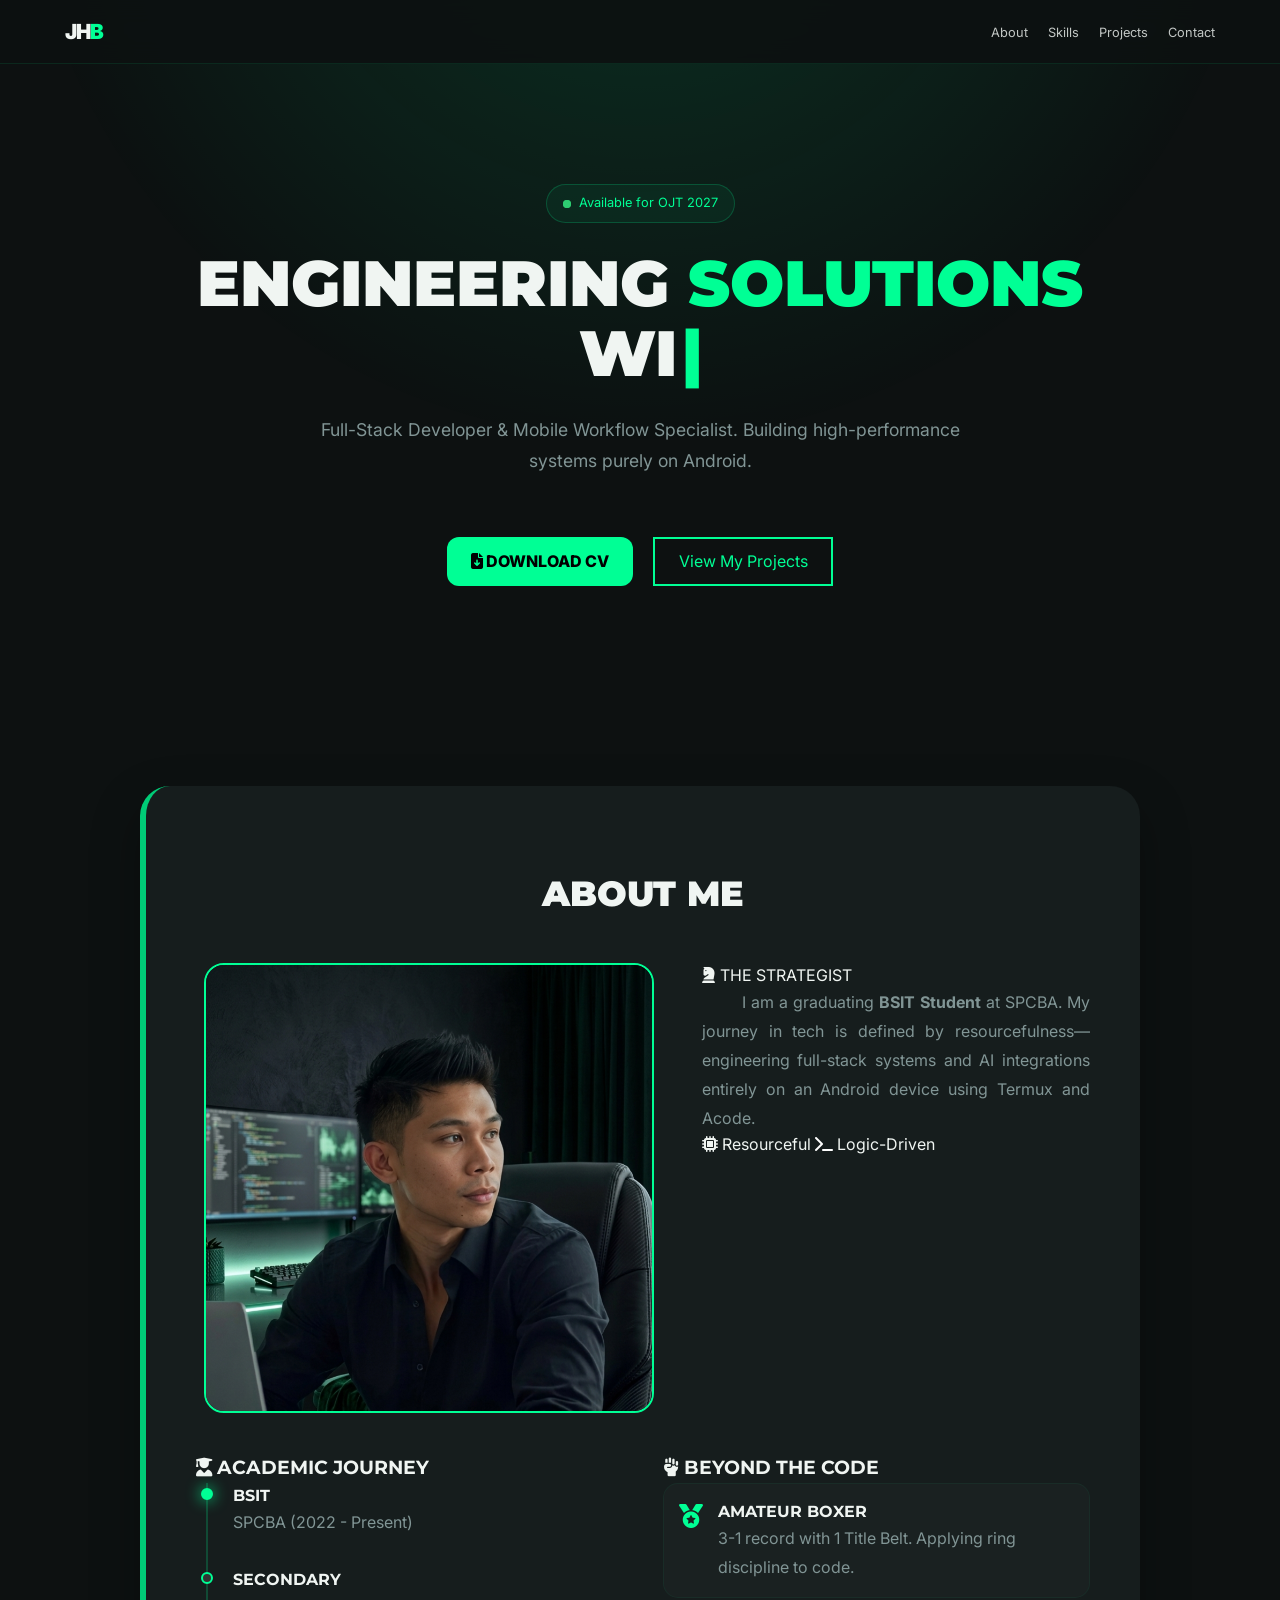
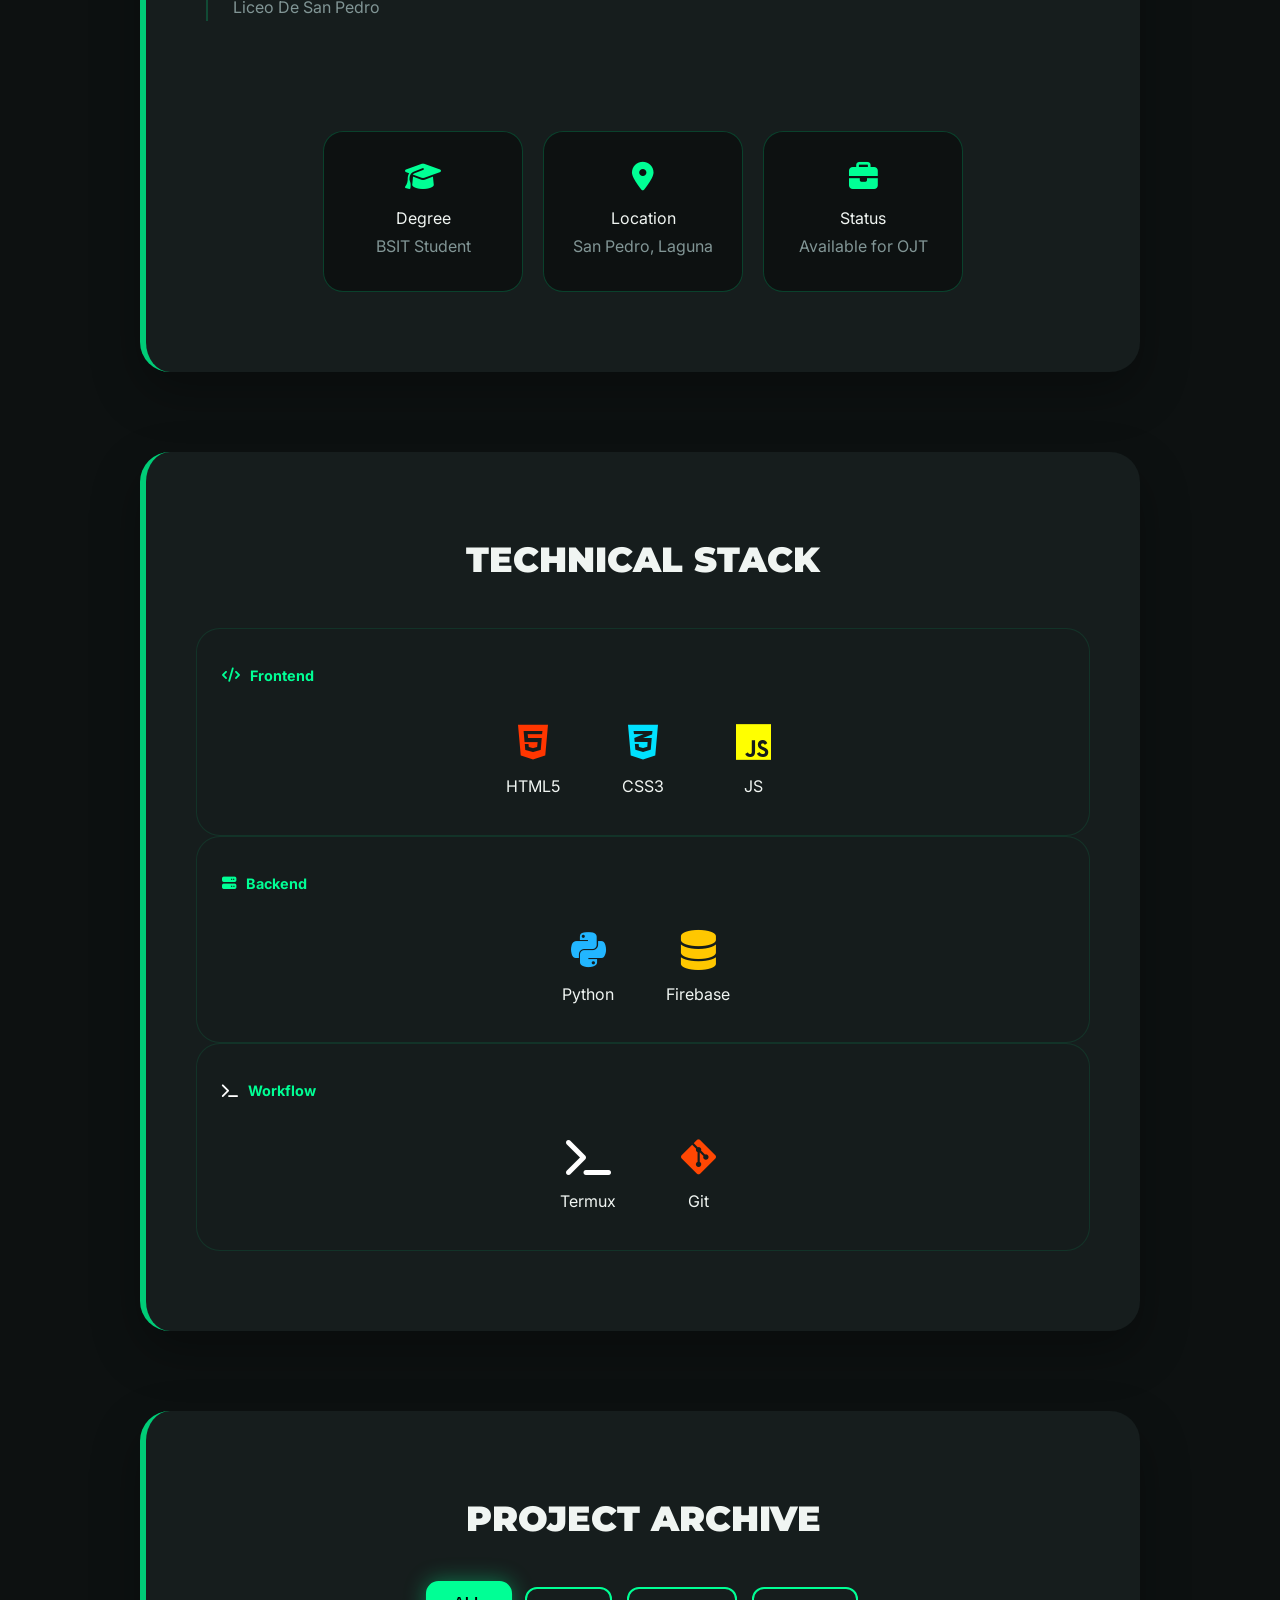
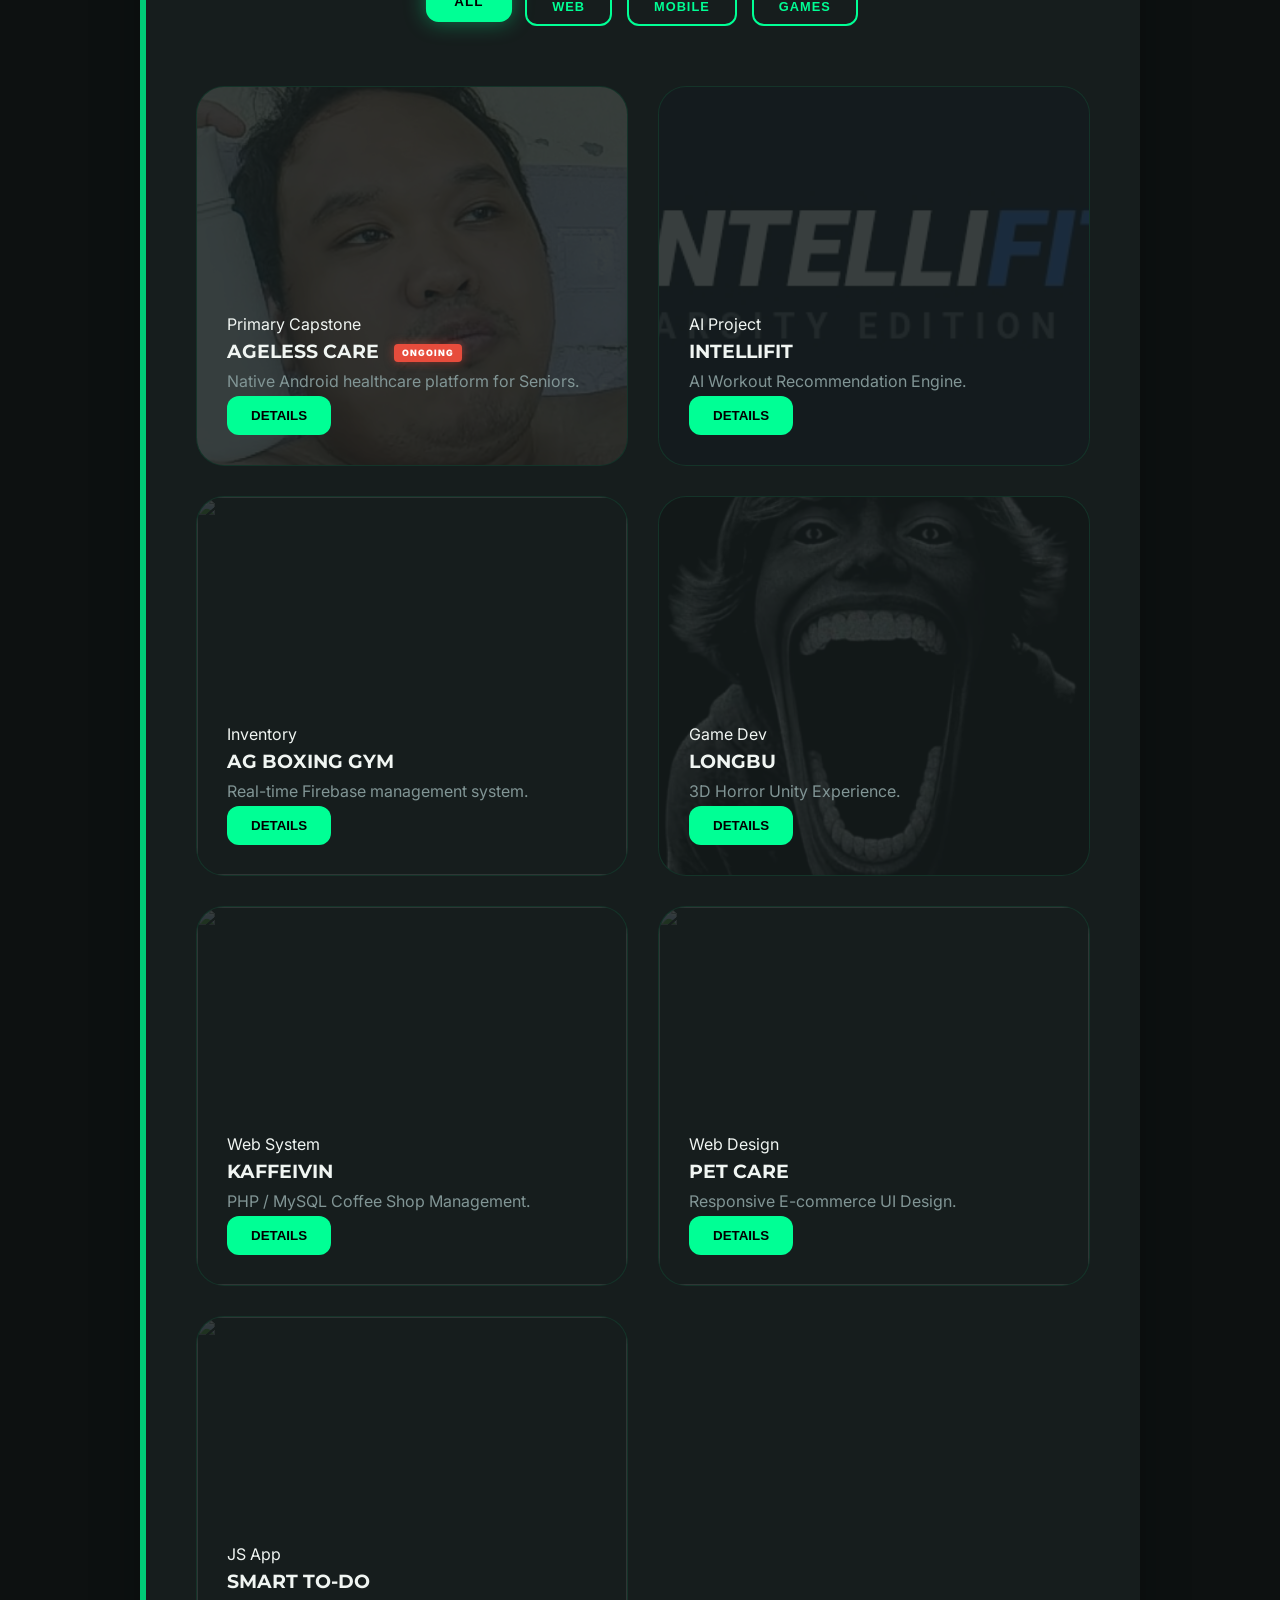
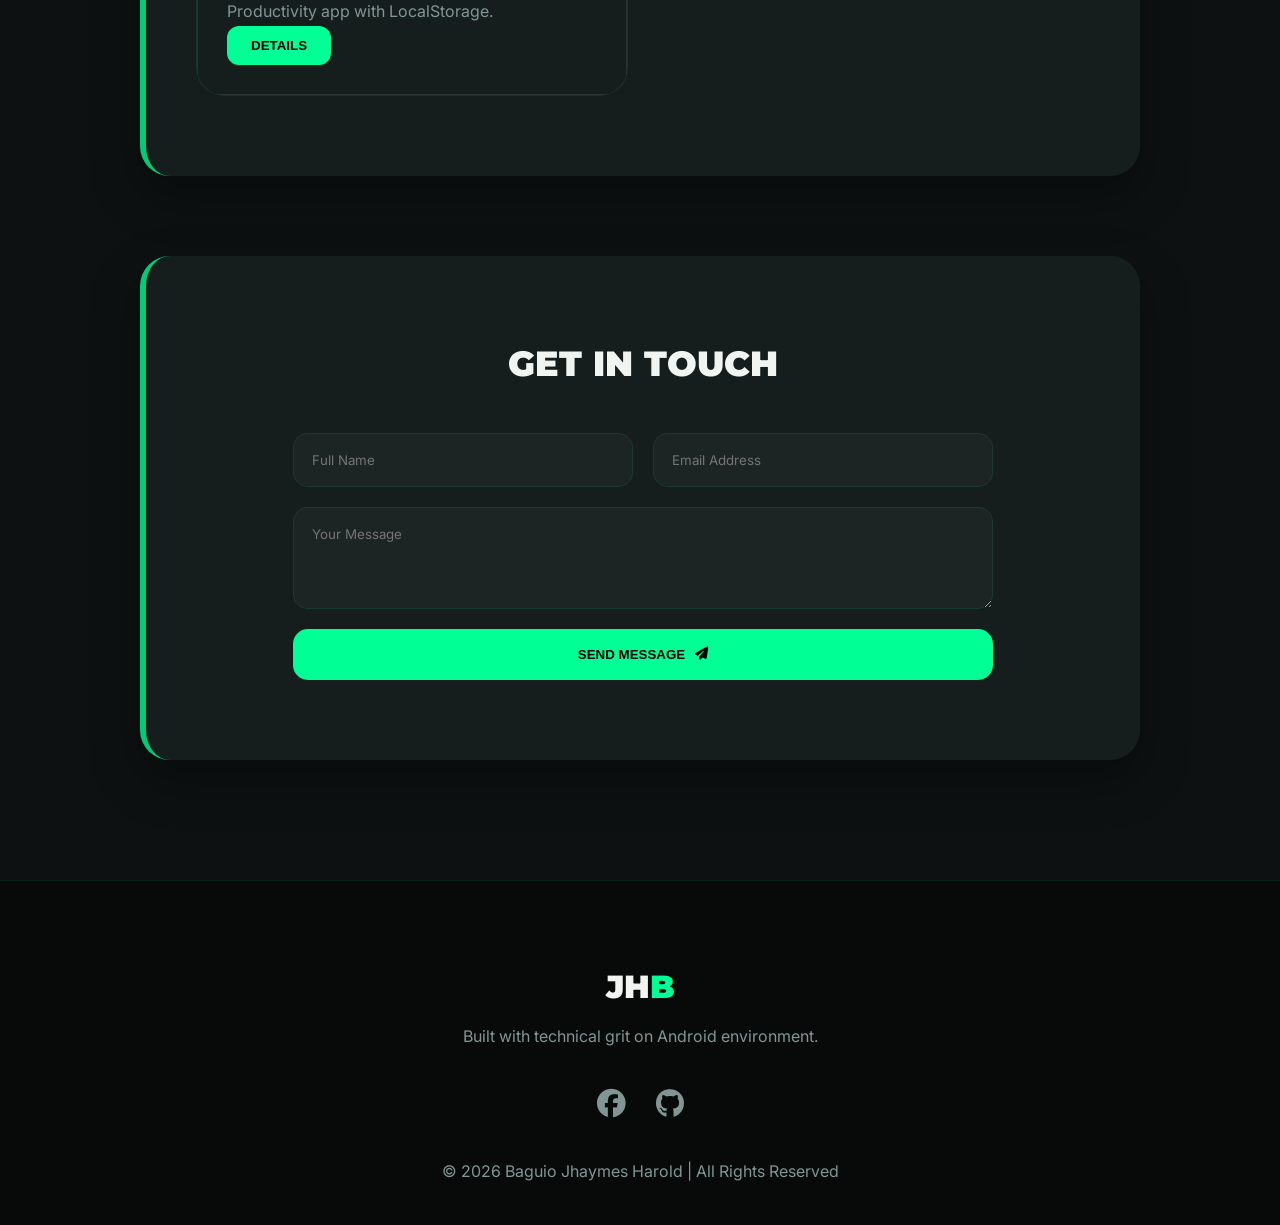
==== commit b8d0d83e: "modified index.html" ====
--- a/index.html
+++ b/index.html
@@ -115,41 +115,98 @@
         </section>
 
         <!-- PROJECTS SECTION -->
-        <section id="projects">
-            <h2 data-aos="fade-up" class="centered-title">Project Archive</h2>
-            <div class="filter-container" data-aos="fade-up">
-                <button class="filter-btn active" data-filter="all">All</button>
-                <button class="filter-btn" data-filter="web">Web</button>
-                <button class="filter-btn" data-filter="mobile">Mobile</button>
-                <button class="filter-btn" data-filter="games">Games</button>
-            </div>
-            <div class="bento-grid">
-                <div class="bento-item project-card" data-category="mobile" data-aos="fade-up">
-                    <div class="bento-tag">Primary Capstone</div>
-                    <div class="bento-content">
-                        <h3>AGELESS CARE <span class="ongoing-tag">ONGOING</span></h3>
-                        <p>Java Native healthcare platform for Seniors.</p>
-                        <button class="btn-small">Details</button>
-                    </div>
-                    <img src="agelesscarelogo.png" class="bento-bg">
-                </div>
-                <div class="bento-item project-card" data-category="web" data-aos="fade-up">
-                    <div class="bento-tag">AI Project</div>
-                    <div class="bento-content"><h3>INTELLIFIT</h3><p>AI Workout Recommendation Engine.</p><button class="btn-small">Details</button></div>
-                    <img src="intellifit-main.jpg" class="bento-bg">
-                </div>
-                <div class="bento-item project-card" data-category="web" data-aos="fade-up">
-                    <div class="bento-tag">Inventory</div>
-                    <div class="bento-content"><h3>AG BOXING GYM</h3><p>Real-time Firebase management.</p><button class="btn-small">Details</button></div>
-                    <img src="https://images.unsplash.com/photo-1549719386-74dfcbf7dbed?w=600" class="bento-bg">
-                </div>
-                <div class="bento-item project-card" data-category="games" data-aos="fade-up">
-                    <div class="bento-tag">Game Dev</div>
-                    <div class="bento-content"><h3>LONGBU</h3><p>3D Horror Unity Experience.</p><button class="btn-small">Details</button></div>
-                    <img src="longbu.jpg" class="bento-bg">
-                </div>
-            </div>
-        </section>
+       
+<section id="projects">
+    <h2 data-aos="fade-up" class="centered-title">Project Archive</h2>
+    
+    <div class="filter-container" data-aos="fade-up">
+        <button class="filter-btn active" data-filter="all">All</button>
+        <button class="filter-btn" data-filter="web">Web</button>
+        <button class="filter-btn" data-filter="mobile">Mobile</button>
+        <button class="filter-btn" data-filter="games">Games</button>
+    </div>
+
+    <div class="bento-grid">
+        
+        <!-- 1. AGELESS CARE -->
+        <div class="bento-item project-card" data-category="mobile" data-aos="fade-up">
+            <div class="bento-tag">Primary Capstone</div>
+            <div class="bento-content">
+                <h3>AGELESS CARE <span class="ongoing-tag">ONGOING</span></h3>
+                <p>Native Android healthcare platform for Seniors.</p>
+                <button class="btn-small">Details</button>
+            </div>
+            <img src="agelesscarelogo.png" class="bento-bg">
+        </div>
+
+        <!-- 2. INTELLIFIT -->
+        <div class="bento-item project-card" data-category="web" data-aos="fade-up">
+            <div class="bento-tag">AI Project</div>
+            <div class="bento-content">
+                <h3>INTELLIFIT</h3>
+                <p>AI Workout Recommendation Engine.</p>
+                <button class="btn-small">Details</button>
+            </div>
+            <img src="intellifit-main.jpg" class="bento-bg">
+        </div>
+
+        <!-- 3. AG BOXING GYM -->
+        <div class="bento-item project-card" data-category="web" data-aos="fade-up">
+            <div class="bento-tag">Inventory</div>
+            <div class="bento-content">
+                <h3>AG BOXING GYM</h3>
+                <p>Real-time Firebase management system.</p>
+                <button class="btn-small">Details</button>
+            </div>
+            <img src="https://images.unsplash.com/photo-1549719386-74dfcbf7dbed?w=600" class="bento-bg">
+        </div>
+
+        <!-- 4. LONGBU -->
+        <div class="bento-item project-card" data-category="games" data-aos="fade-up">
+            <div class="bento-tag">Game Dev</div>
+            <div class="bento-content">
+                <h3>LONGBU</h3>
+                <p>3D Horror Unity Experience.</p>
+                <button class="btn-small">Details</button>
+            </div>
+            <img src="longbu.jpg" class="bento-bg">
+        </div>
+
+        <!-- 5. KAFFEIVIN (BINALIK NA NATIN) -->
+        <div class="bento-item project-card" data-category="web" data-aos="fade-up">
+            <div class="bento-tag">Web System</div>
+            <div class="bento-content">
+                <h3>KAFFEIVIN</h3>
+                <p>PHP / MySQL Coffee Shop Management.</p>
+                <button class="btn-small">Details</button>
+            </div>
+            <img src="https://images.unsplash.com/photo-1495474472287-4d71bcdd2085?w=600" class="bento-bg">
+        </div>
+
+        <!-- 6. PET CARE (BINALIK NA NATIN) -->
+        <div class="bento-item project-card" data-category="web" data-aos="fade-up">
+            <div class="bento-tag">Web Design</div>
+            <div class="bento-content">
+                <h3>PET CARE</h3>
+                <p>Responsive E-commerce UI Design.</p>
+                <button class="btn-small">Details</button>
+            </div>
+            <img src="https://images.unsplash.com/photo-1583337130417-3346a1be7dee?w=600" class="bento-bg">
+        </div>
+
+        <!-- 7. SMART TO-DO (BINALIK NA NATIN) -->
+        <div class="bento-item project-card" data-category="web" data-aos="fade-up">
+            <div class="bento-tag">JS App</div>
+            <div class="bento-content">
+                <h3>SMART TO-DO</h3>
+                <p>Productivity app with LocalStorage.</p>
+                <button class="btn-small">Details</button>
+            </div>
+            <img src="https://images.unsplash.com/photo-1484480974693-6ca0a78fb36b?w=600" class="bento-bg">
+        </div>
+
+    </div>
+</section>
 
         <!-- CONTACT SECTION -->
         <section id="contact" data-aos="fade-up">
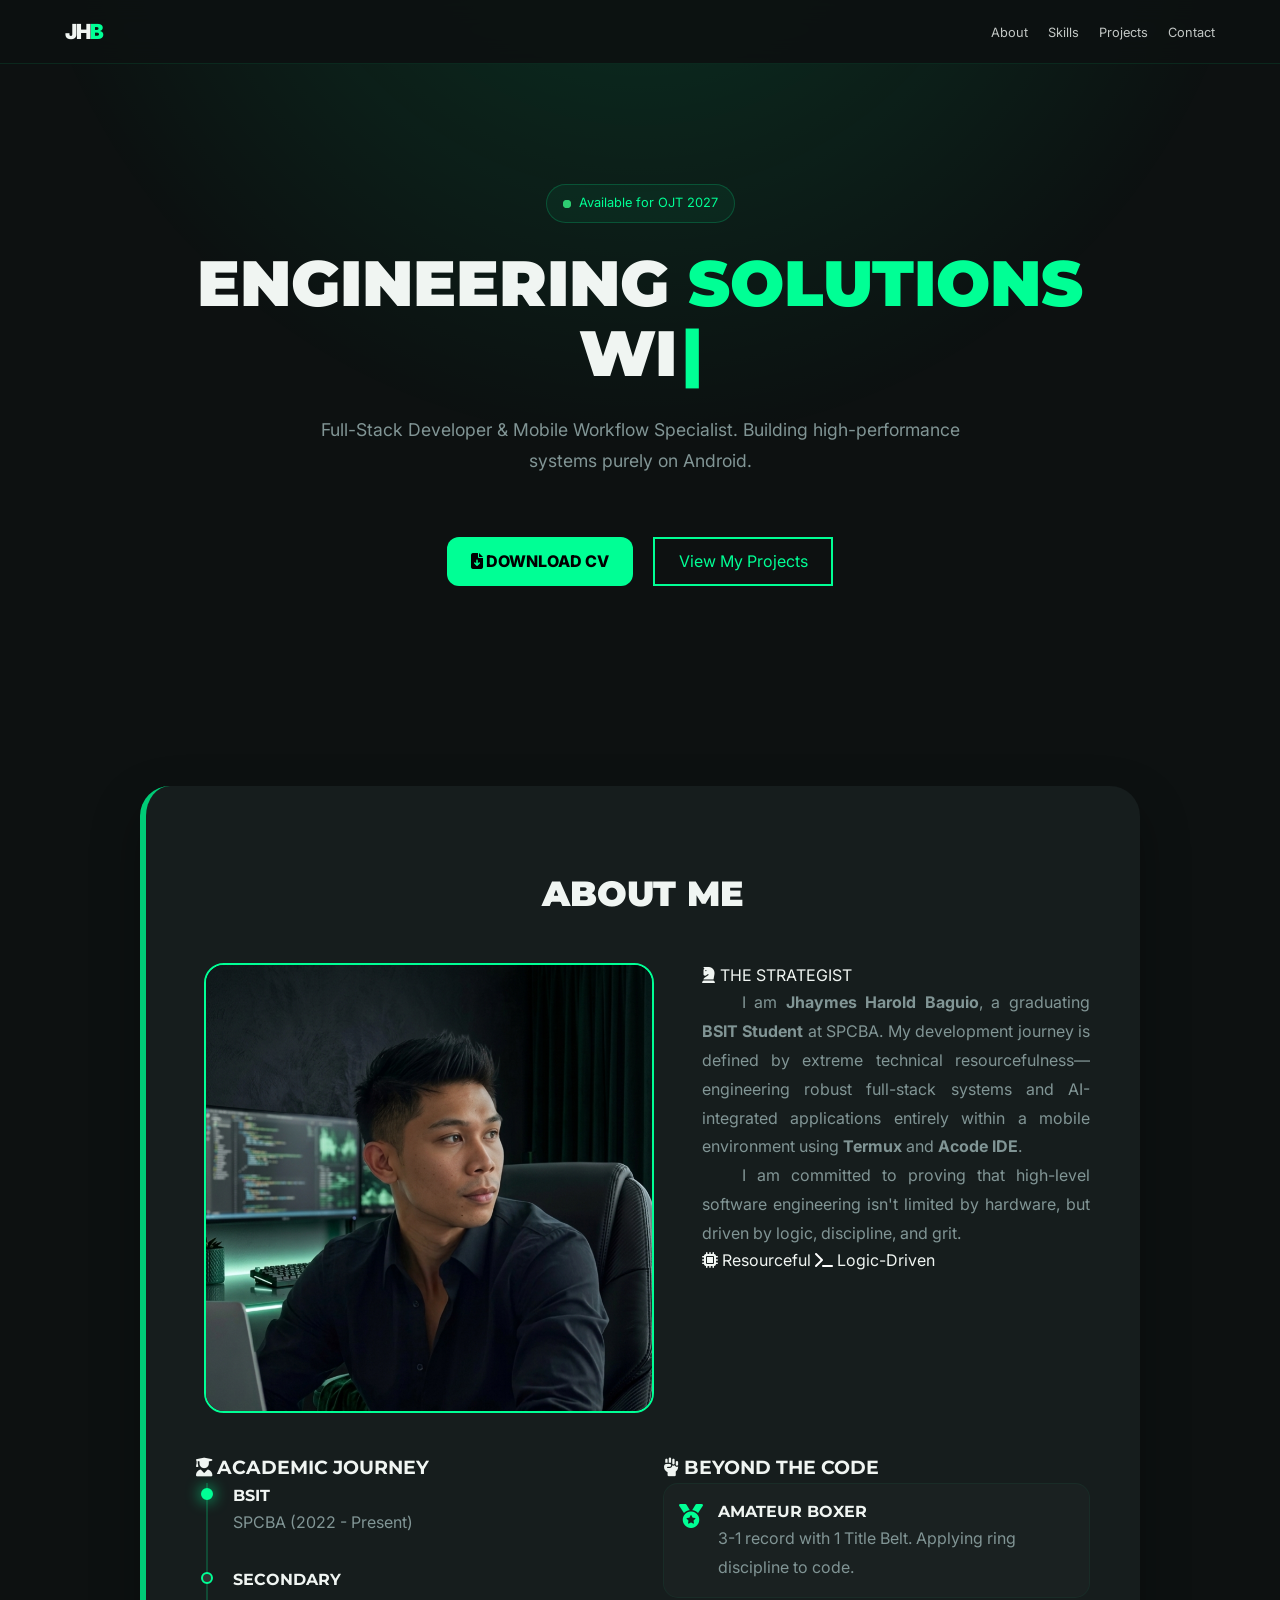
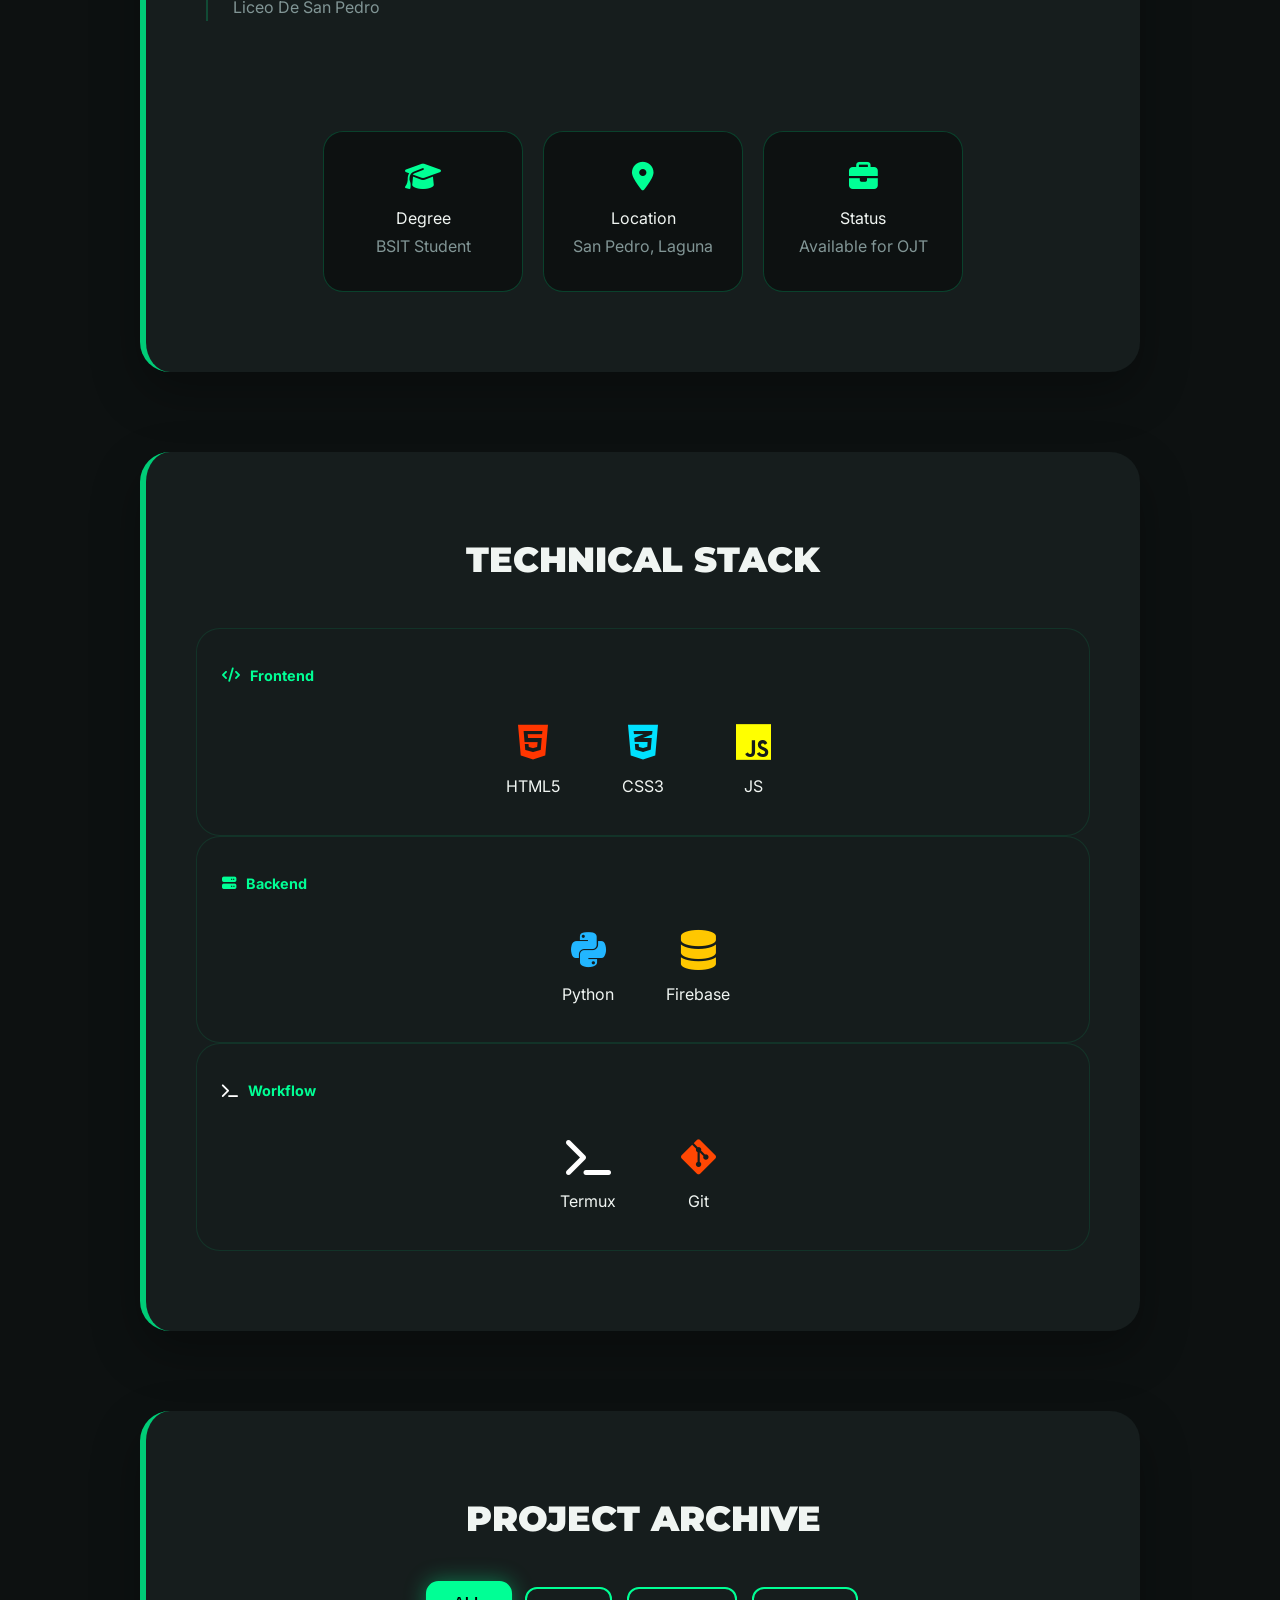
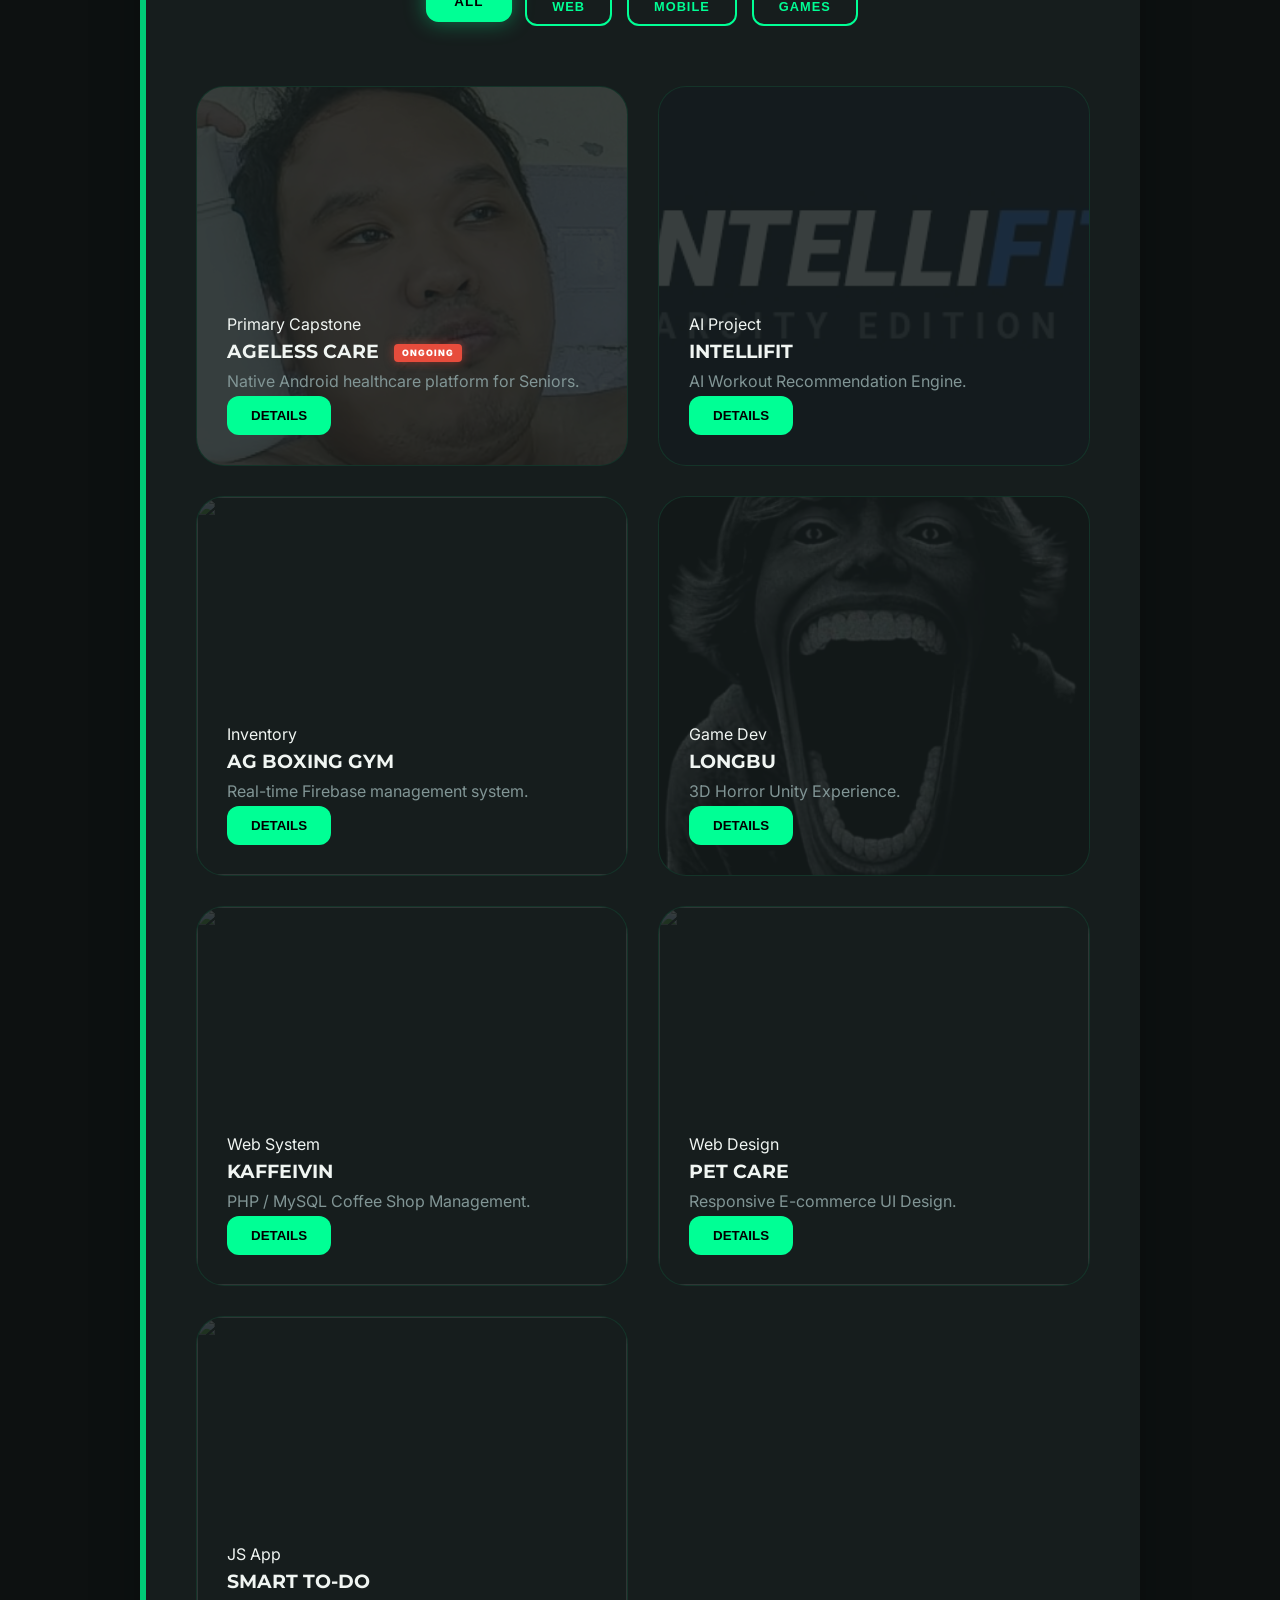
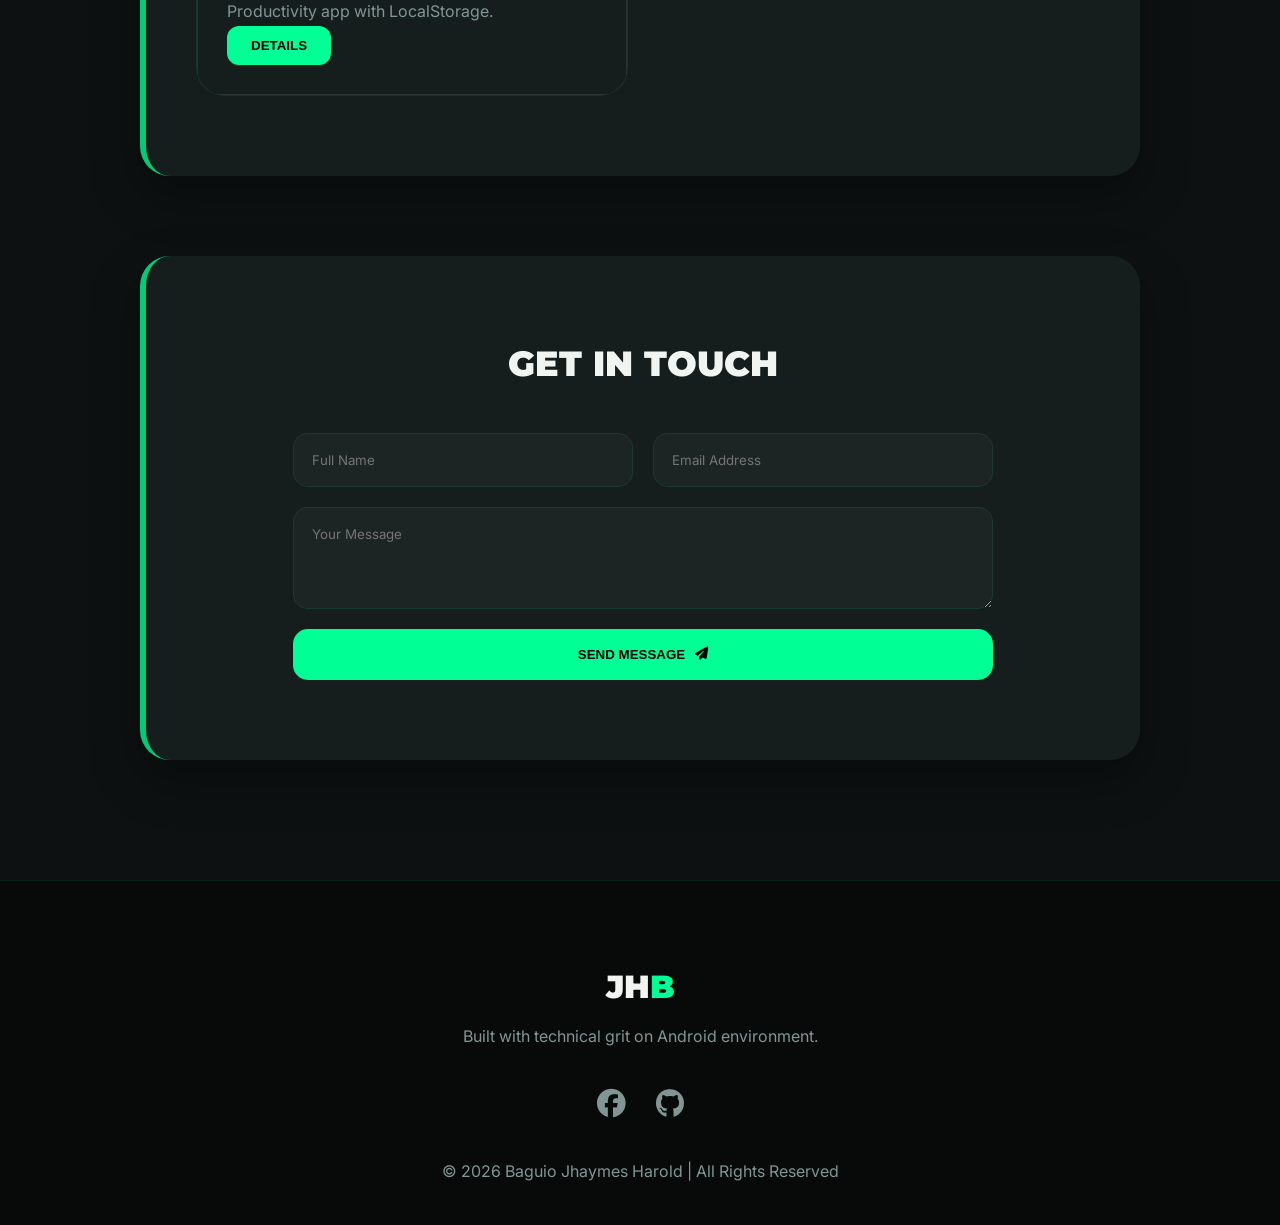
==== commit 88359aa4: "updated p" ====
--- a/index.html
+++ b/index.html
@@ -55,7 +55,16 @@
                 </div>
                 <div class="about-description" data-aos="fade-left">
                     <div class="mini-intro"><span><i class="fas fa-chess-knight"></i> THE STRATEGIST</span></div>
-                    <p>I am a graduating <strong>BSIT Student</strong> at SPCBA. My journey in tech is defined by resourcefulness—engineering full-stack systems and AI integrations entirely on an Android device using Termux and Acode.</p>
+<p>
+    I am <strong>Jhaymes Harold Baguio</strong>, a graduating <strong>BSIT Student</strong> at SPCBA. 
+    My development journey is defined by extreme technical resourcefulness—engineering robust 
+    full-stack systems and AI-integrated applications entirely within a mobile environment 
+    using <strong>Termux</strong> and <strong>Acode IDE</strong>. 
+</p>
+<p>
+    I am committed to proving that high-level software engineering isn't limited by hardware, 
+    but driven by logic, discipline, and grit.
+</p>
                     <div class="about-values">
                         <span class="value-tag"><i class="fas fa-microchip"></i> Resourceful</span>
                         <span class="value-tag"><i class="fas fa-terminal"></i> Logic-Driven</span>
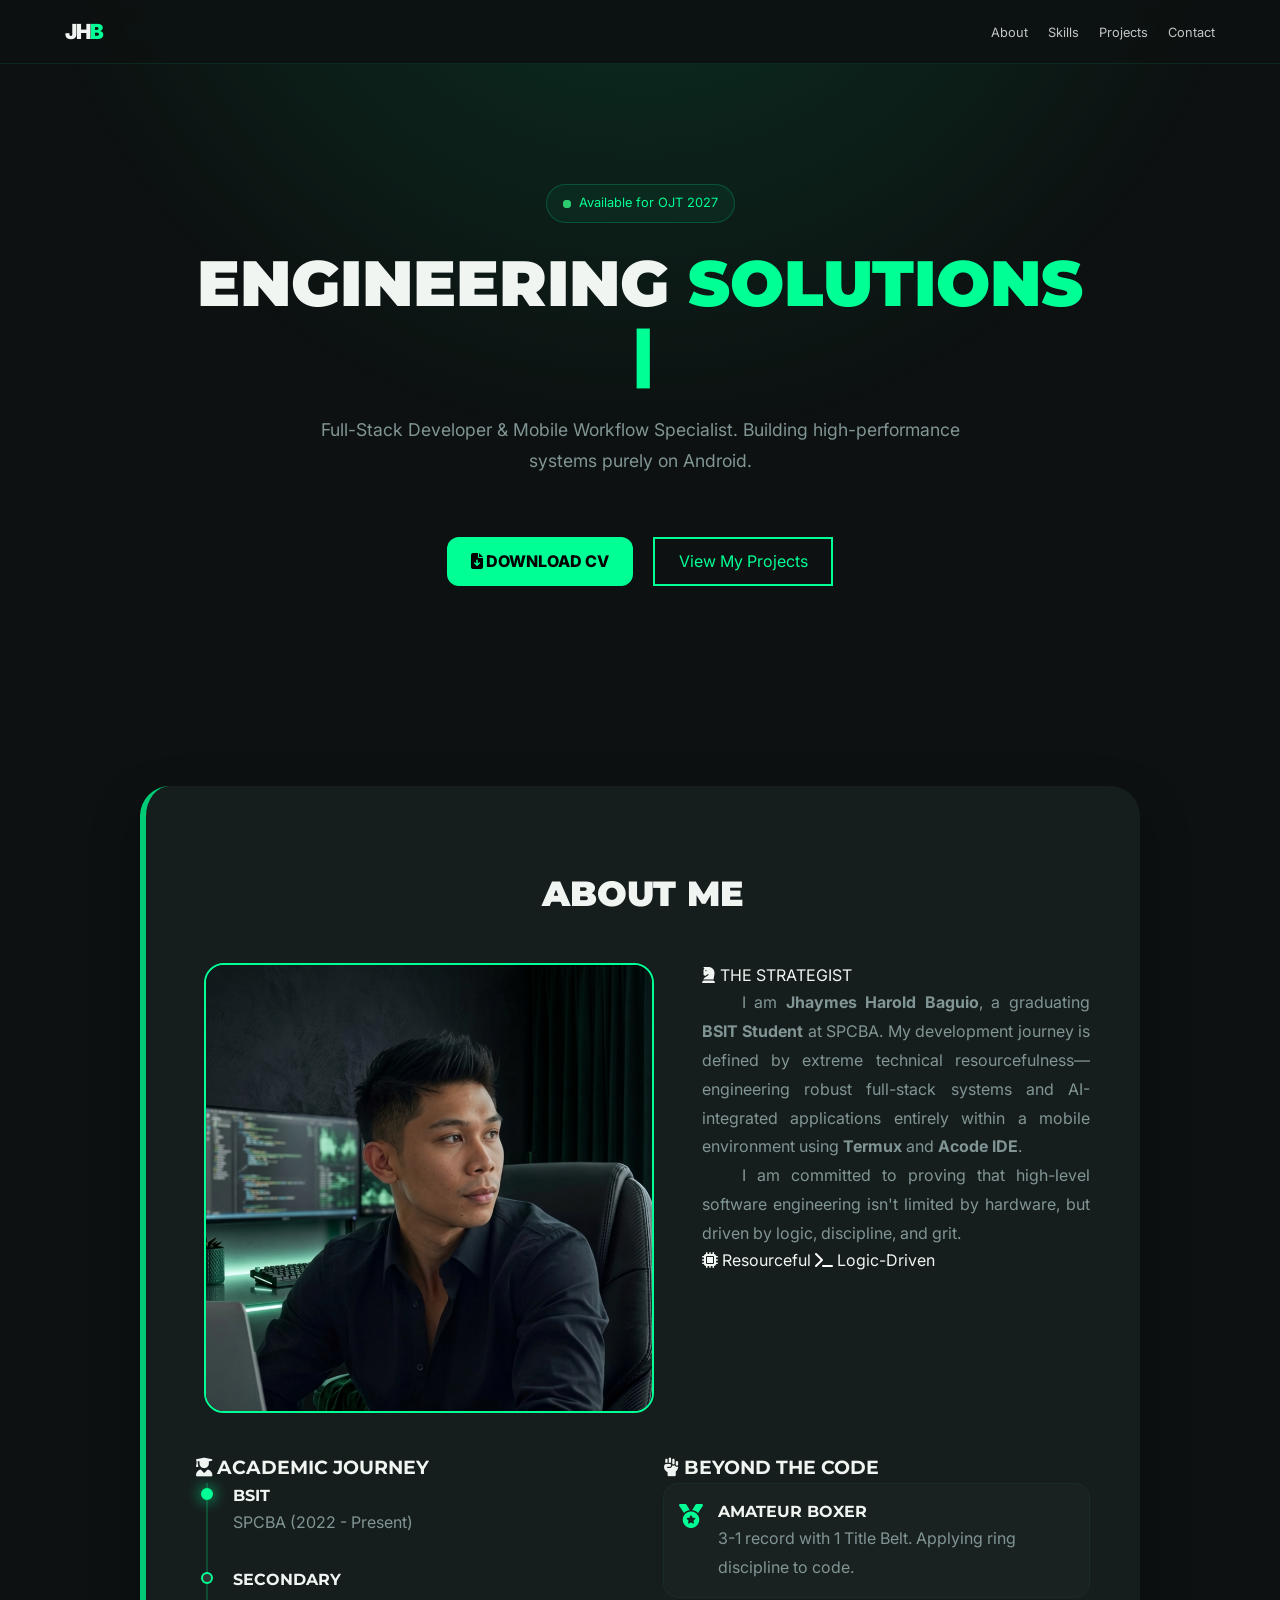
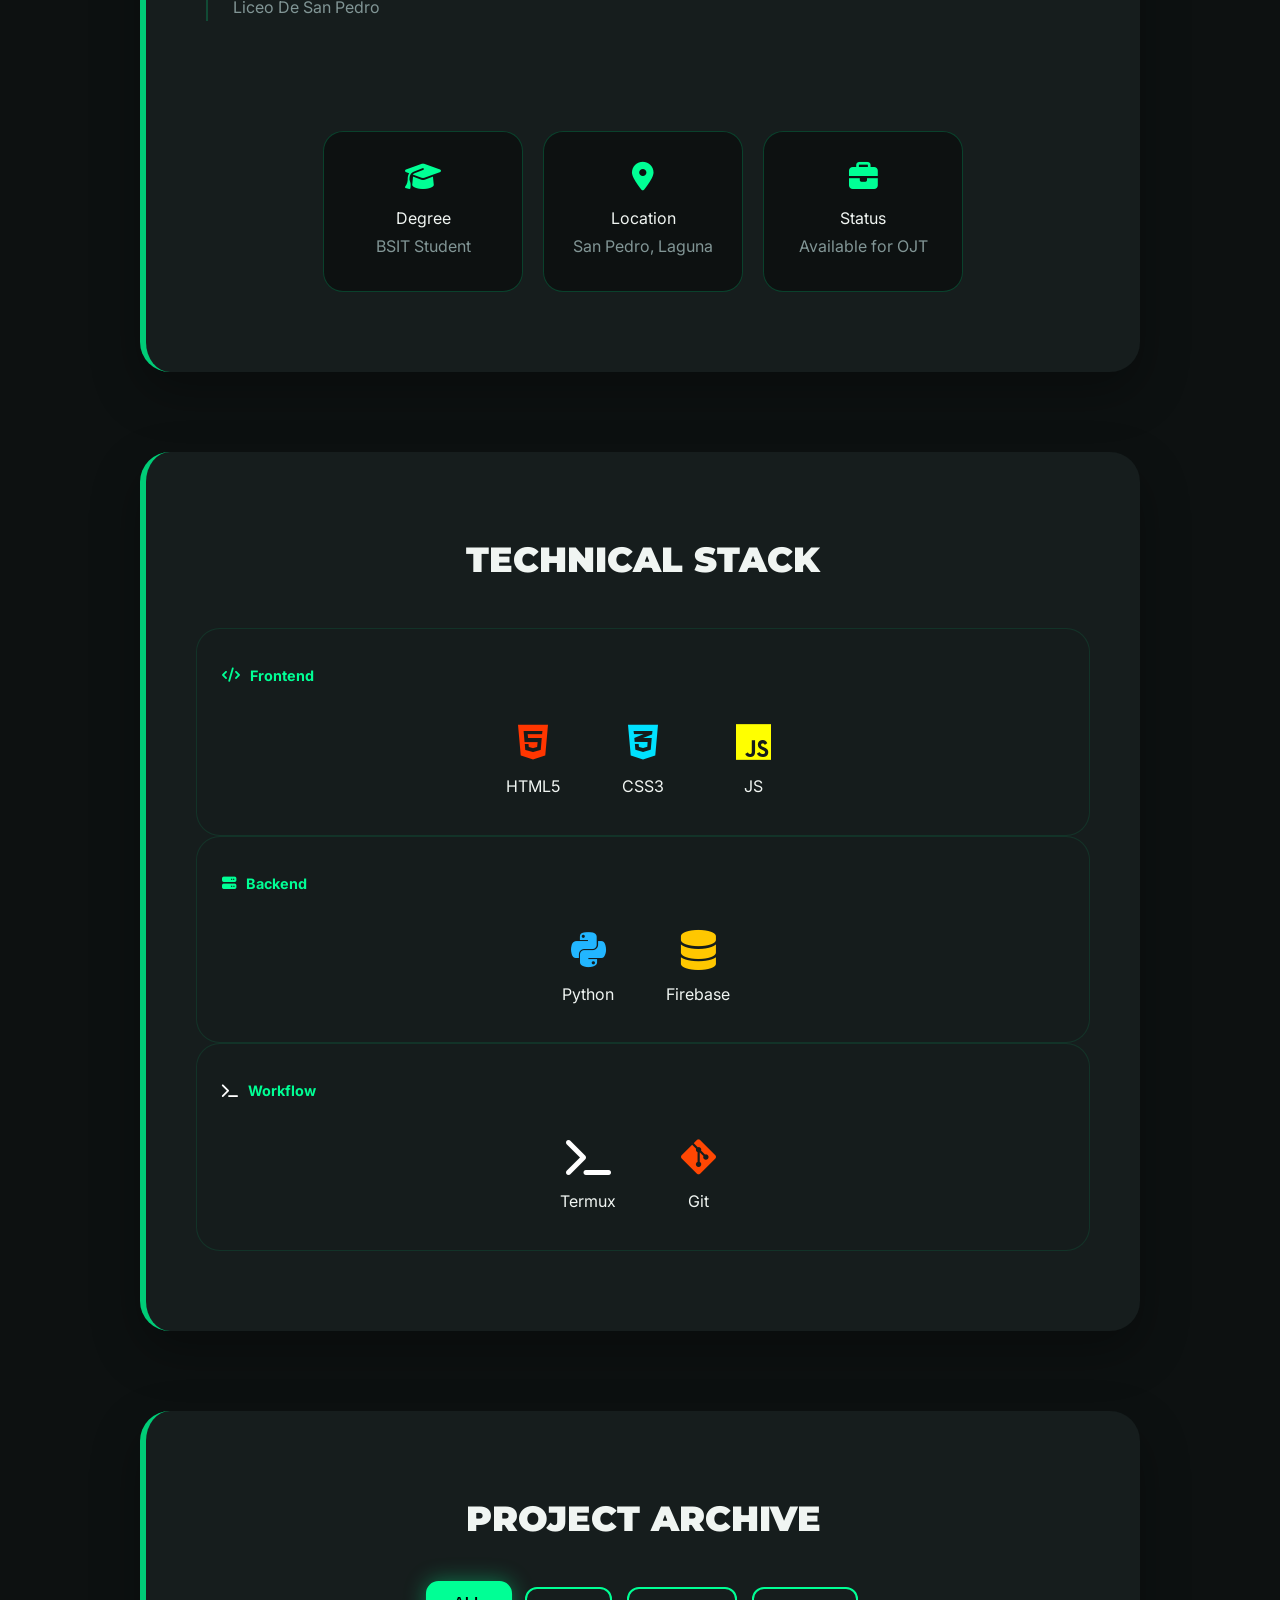
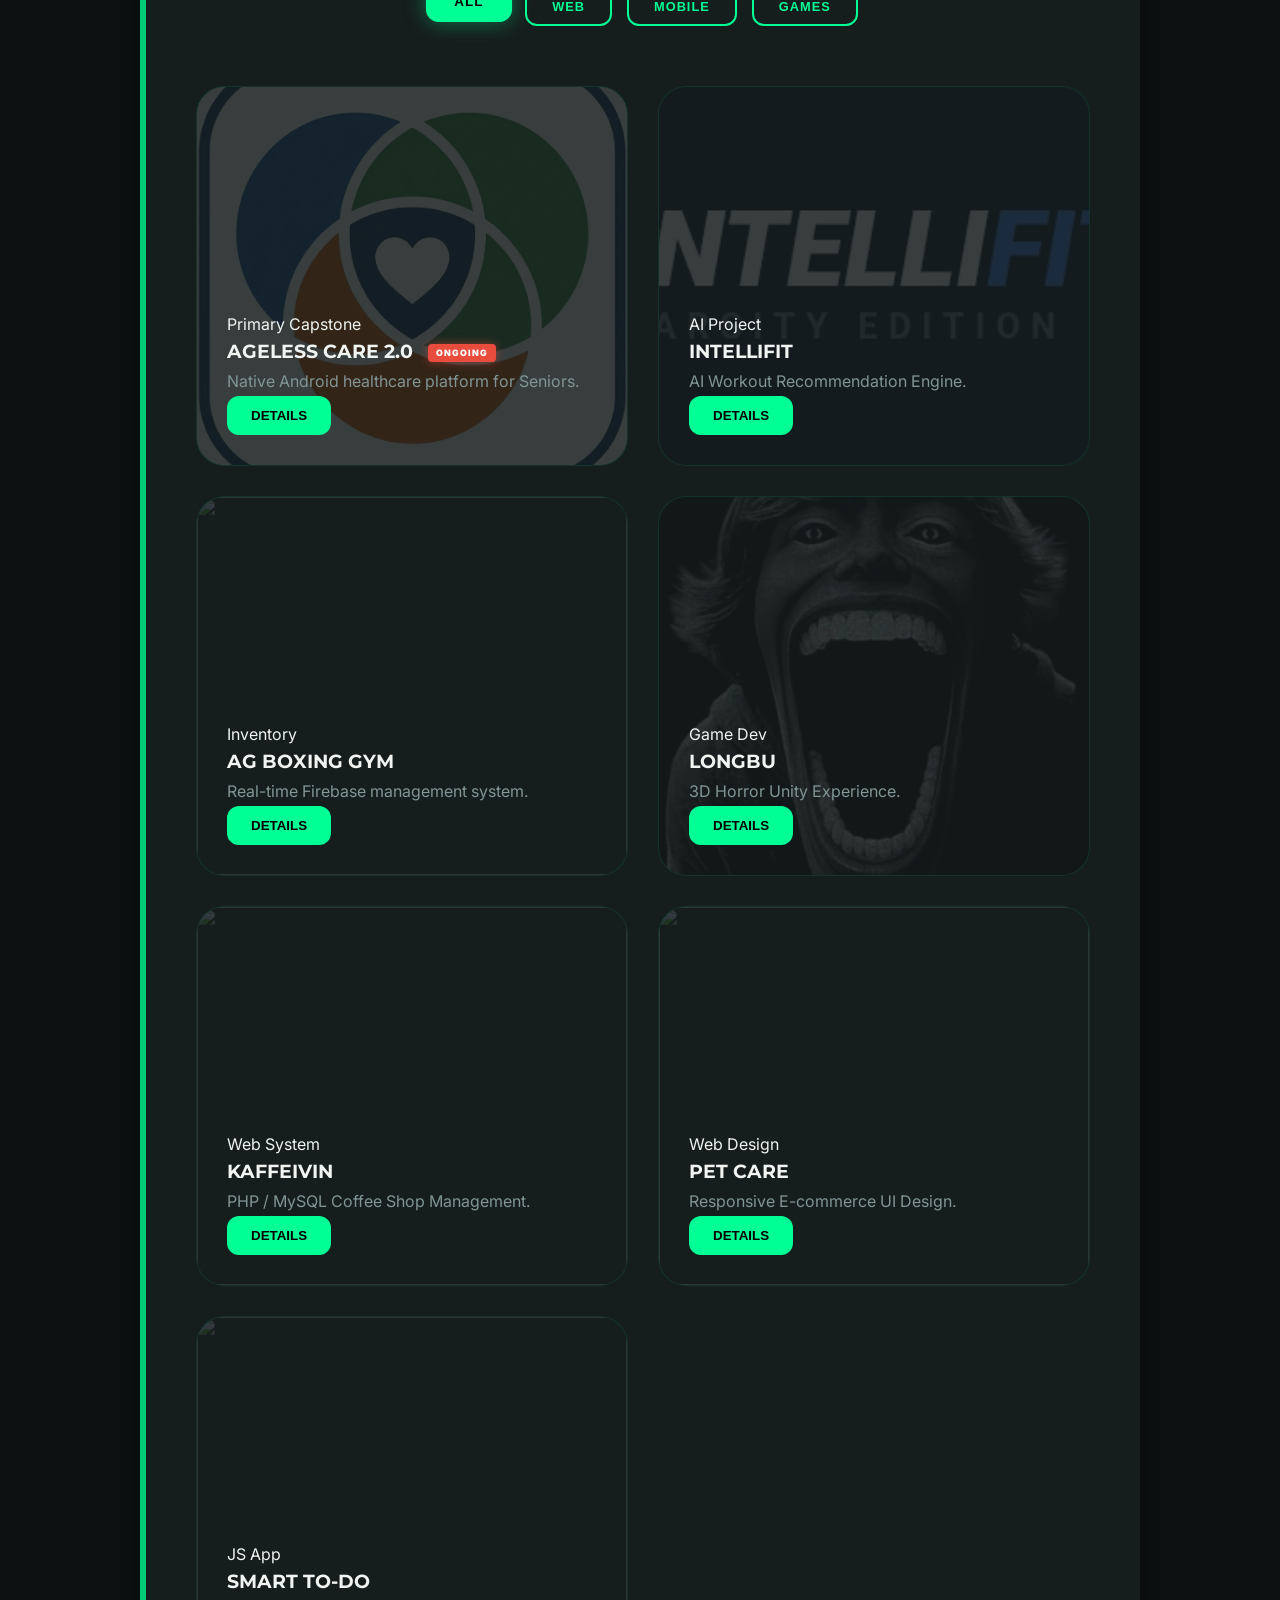
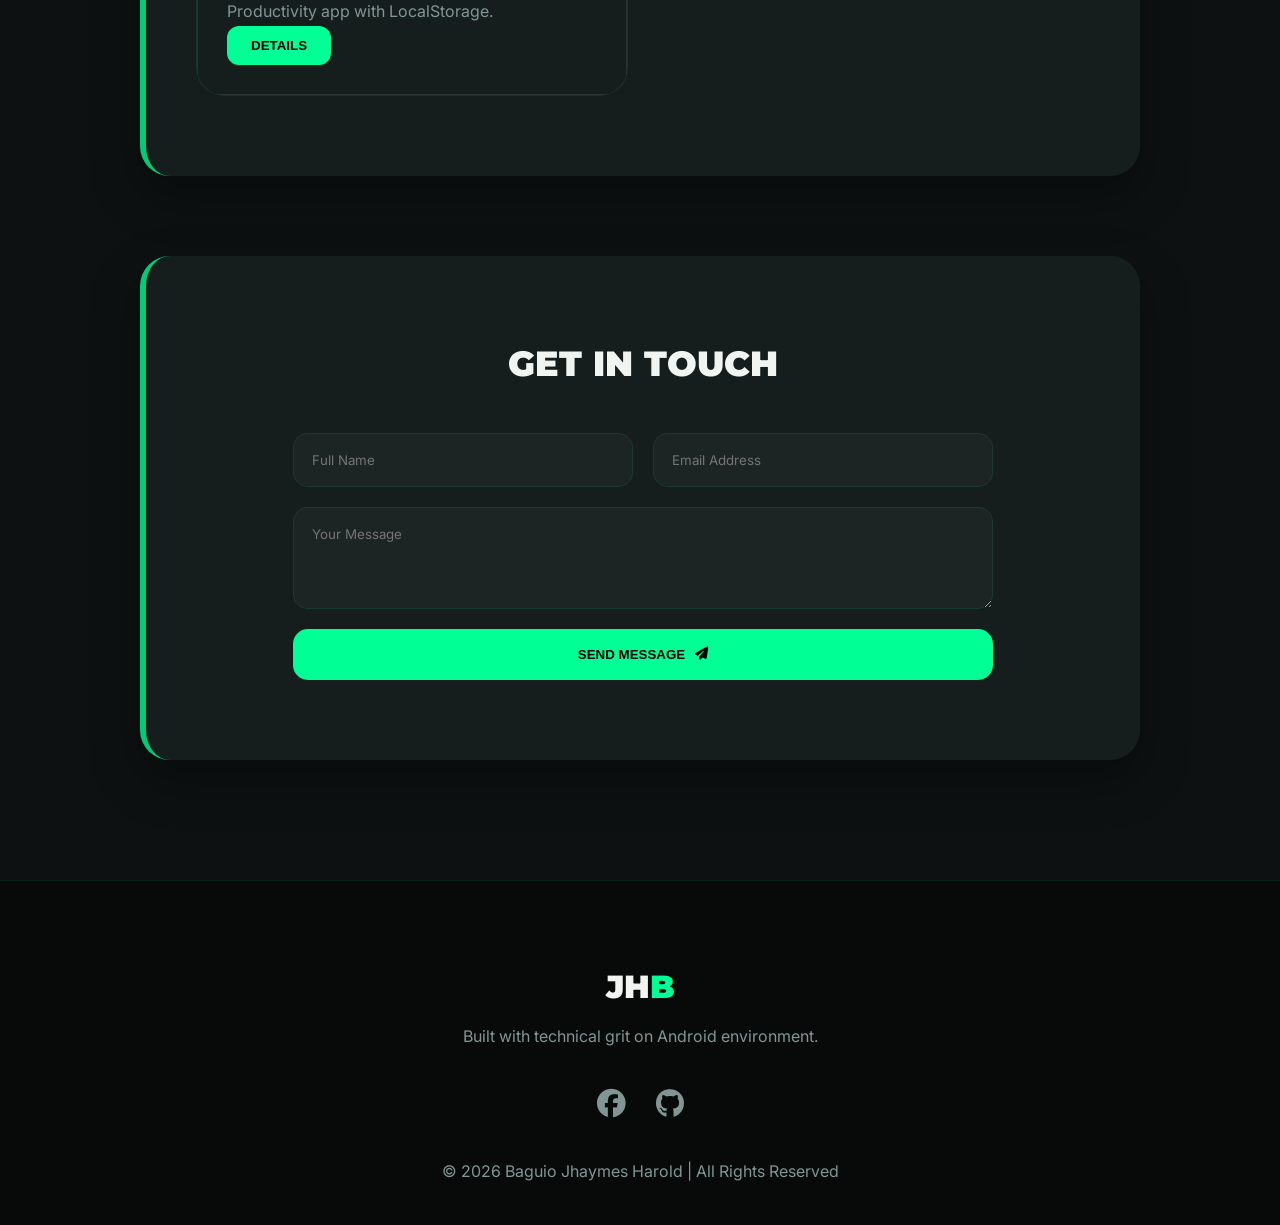
==== commit 17d9eddc: "Updated Headings to Ageless Care 2.0" ====
--- a/index.html
+++ b/index.html
@@ -141,7 +141,7 @@
         <div class="bento-item project-card" data-category="mobile" data-aos="fade-up">
             <div class="bento-tag">Primary Capstone</div>
             <div class="bento-content">
-                <h3>AGELESS CARE <span class="ongoing-tag">ONGOING</span></h3>
+                <h3>AGELESS CARE 2.0 <span class="ongoing-tag">ONGOING</span></h3>
                 <p>Native Android healthcare platform for Seniors.</p>
                 <button class="btn-small">Details</button>
             </div>
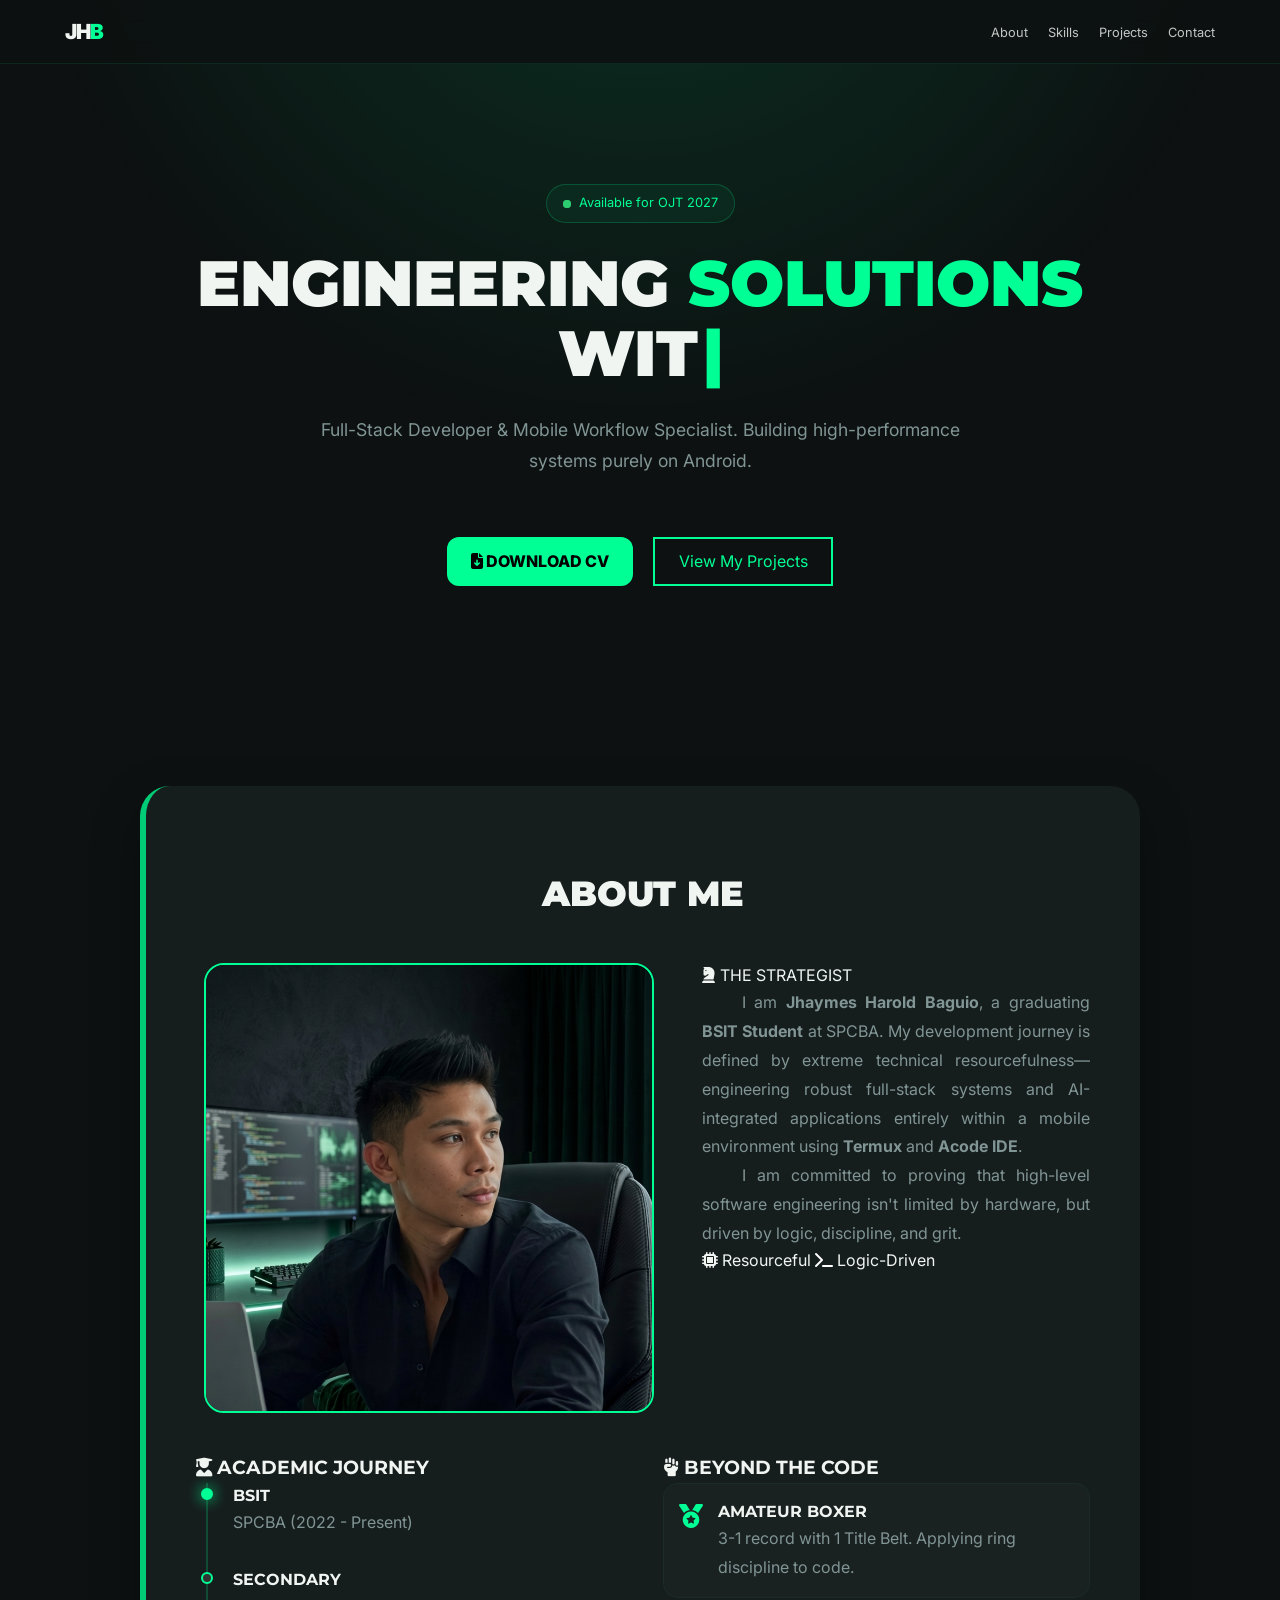
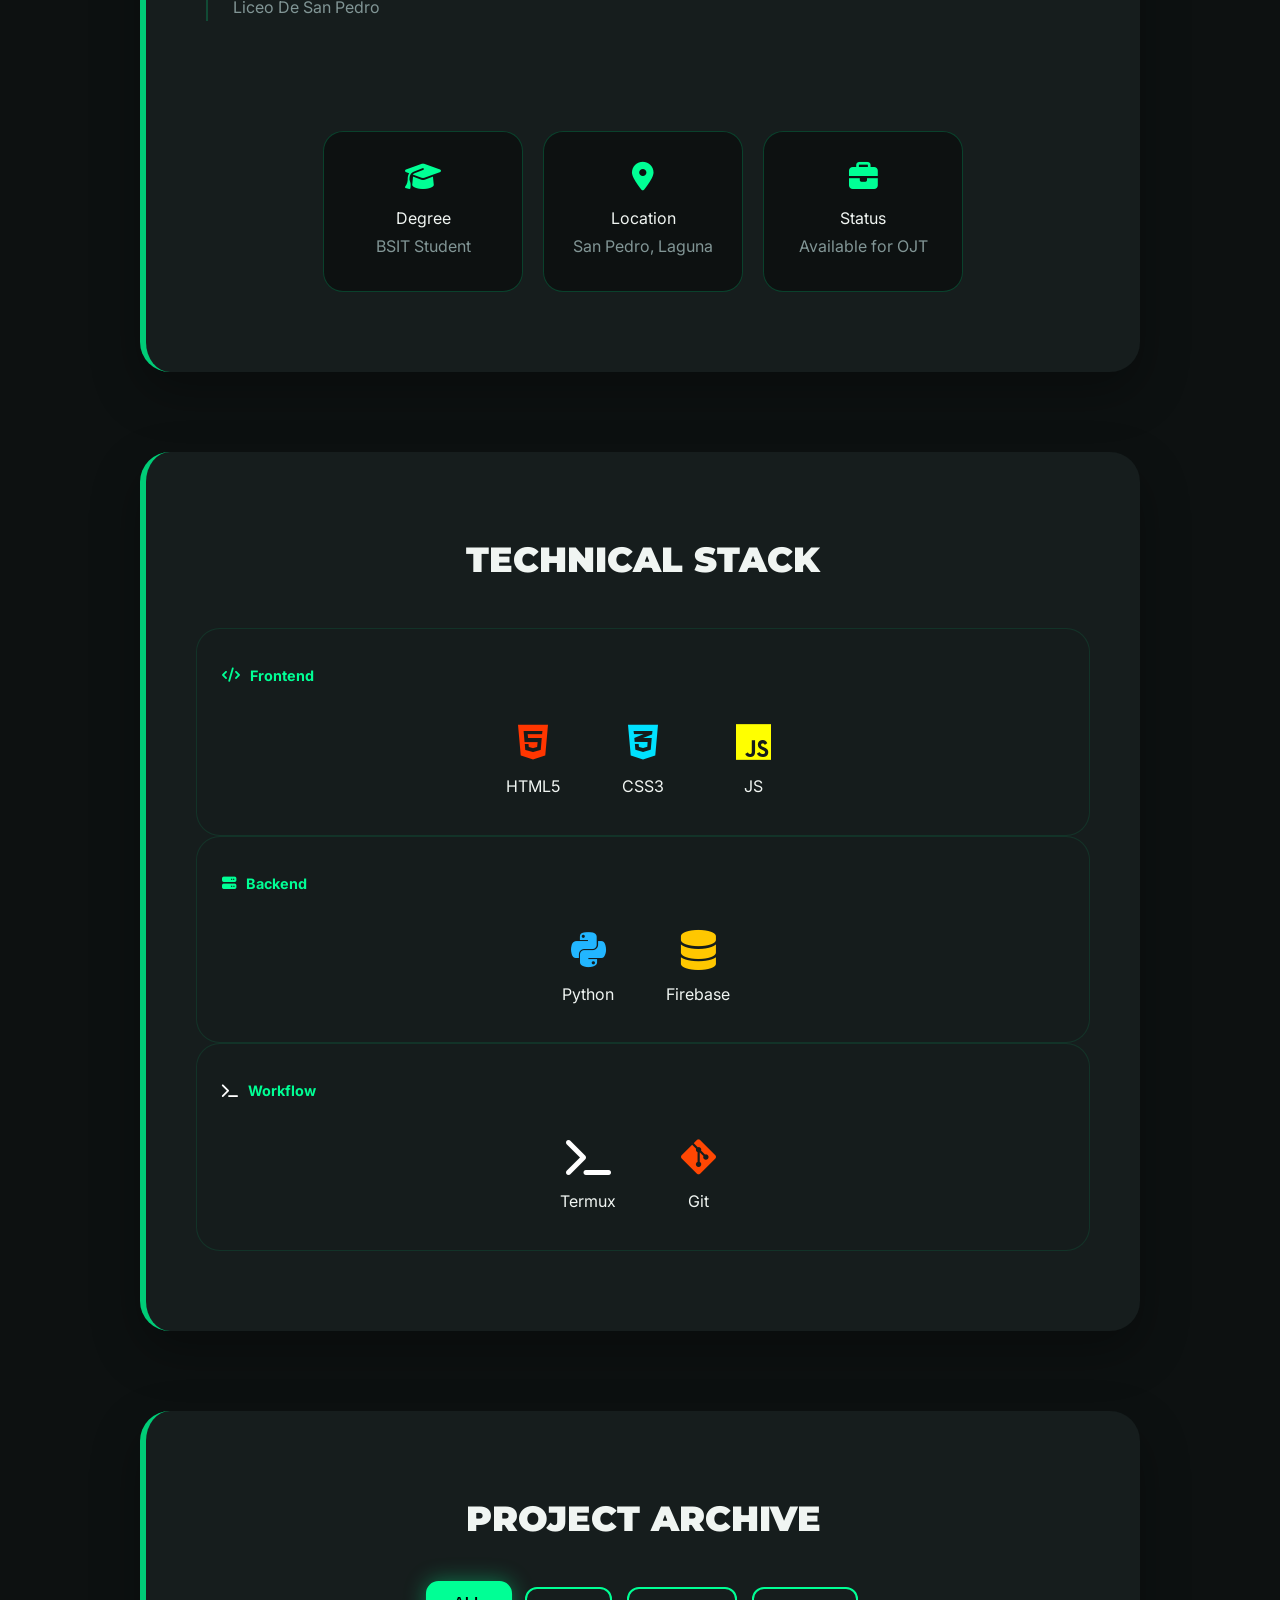
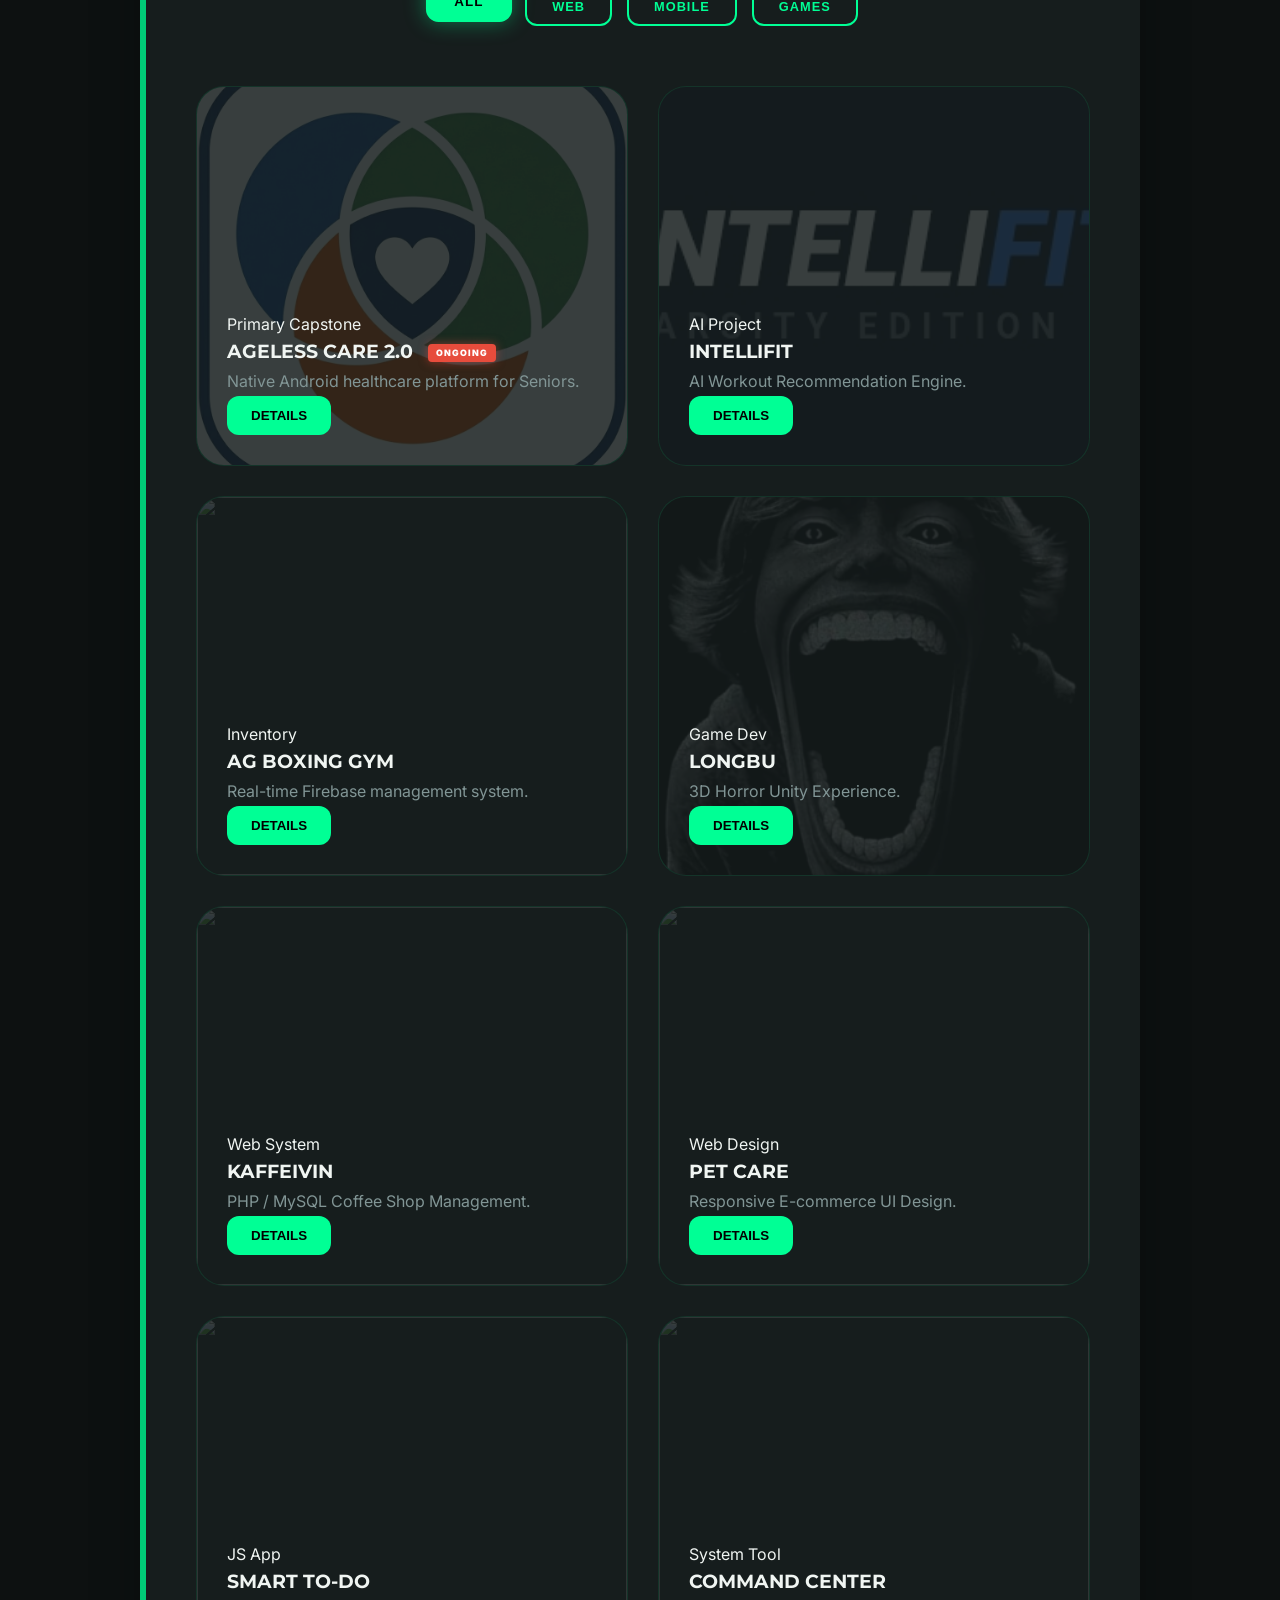
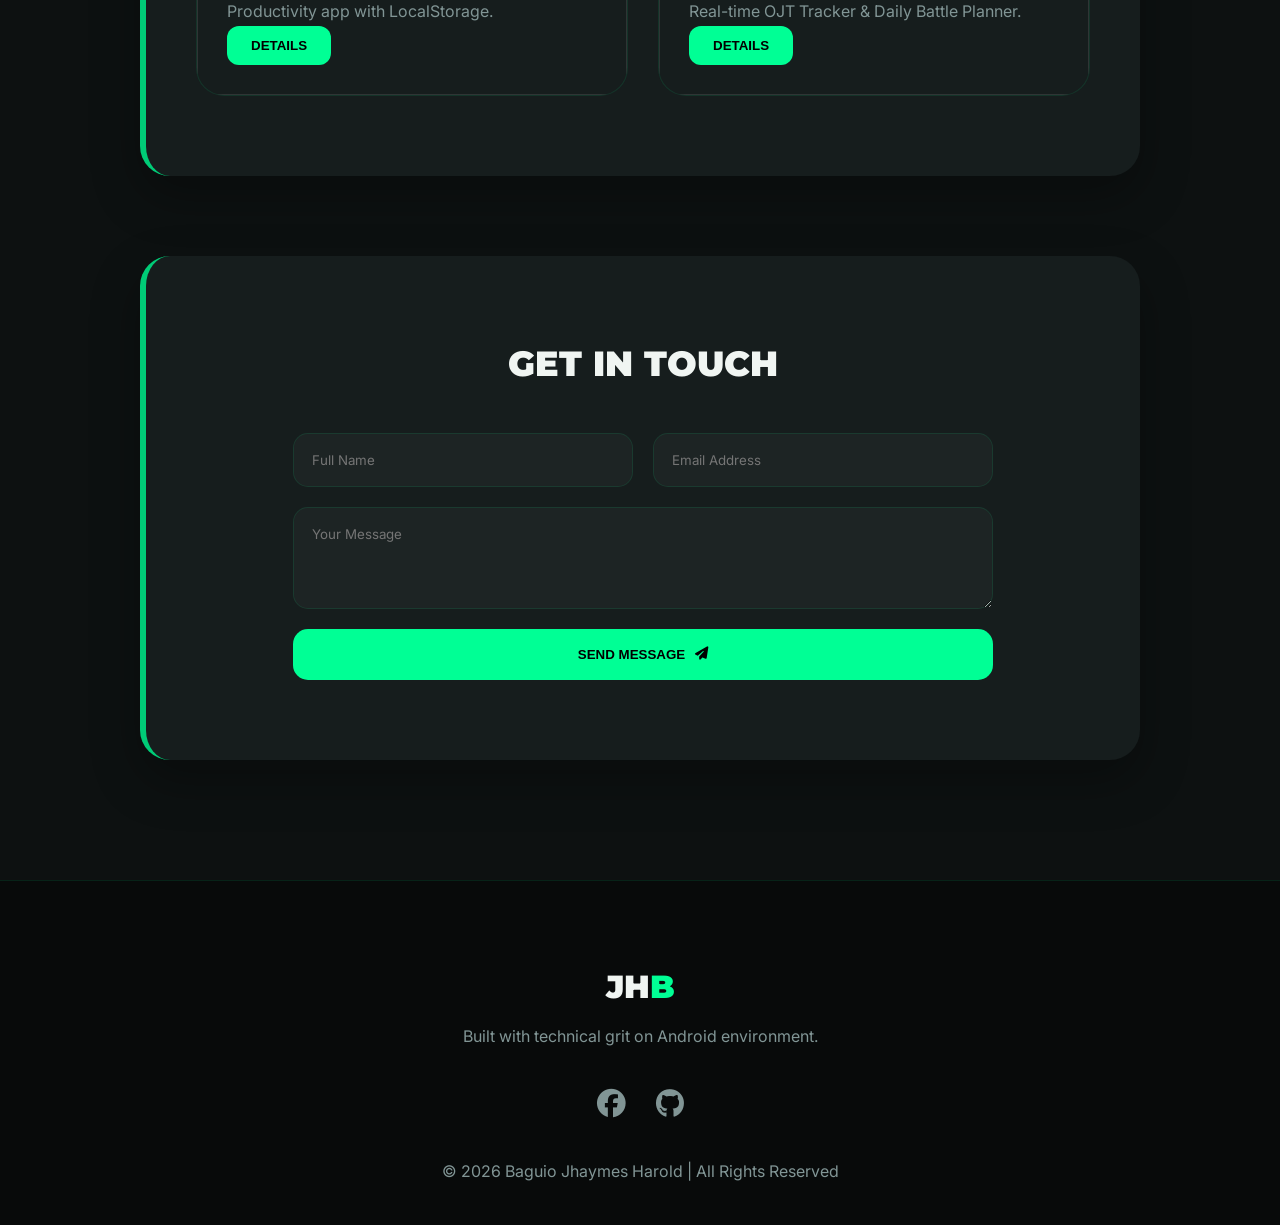
==== commit 461b43ff: "Add Project 8" ====
--- a/index.html
+++ b/index.html
@@ -213,6 +213,18 @@
             </div>
             <img src="https://images.unsplash.com/photo-1484480974693-6ca0a78fb36b?w=600" class="bento-bg">
         </div>
+        
+        <!-- Project 8: JHB Command Center -->
+<div class="bento-item project-card" data-category="web" data-aos="fade-up">
+    <div class="bento-tag">System Tool</div>
+    <div class="bento-content">
+        <h3>COMMAND CENTER</h3>
+        <p>Real-time OJT Tracker & Daily Battle Planner.</p>
+        <button class="btn-small">Details</button>
+    </div>
+    <!-- Gagamit muna tayo ng tech placeholder image, palitan mo na lang ng screenshot mo mamaya -->
+    <img src="https://images.unsplash.com/photo-1510511459019-5dee667ff58b?w=600" class="bento-bg">
+</div>
 
     </div>
 </section>
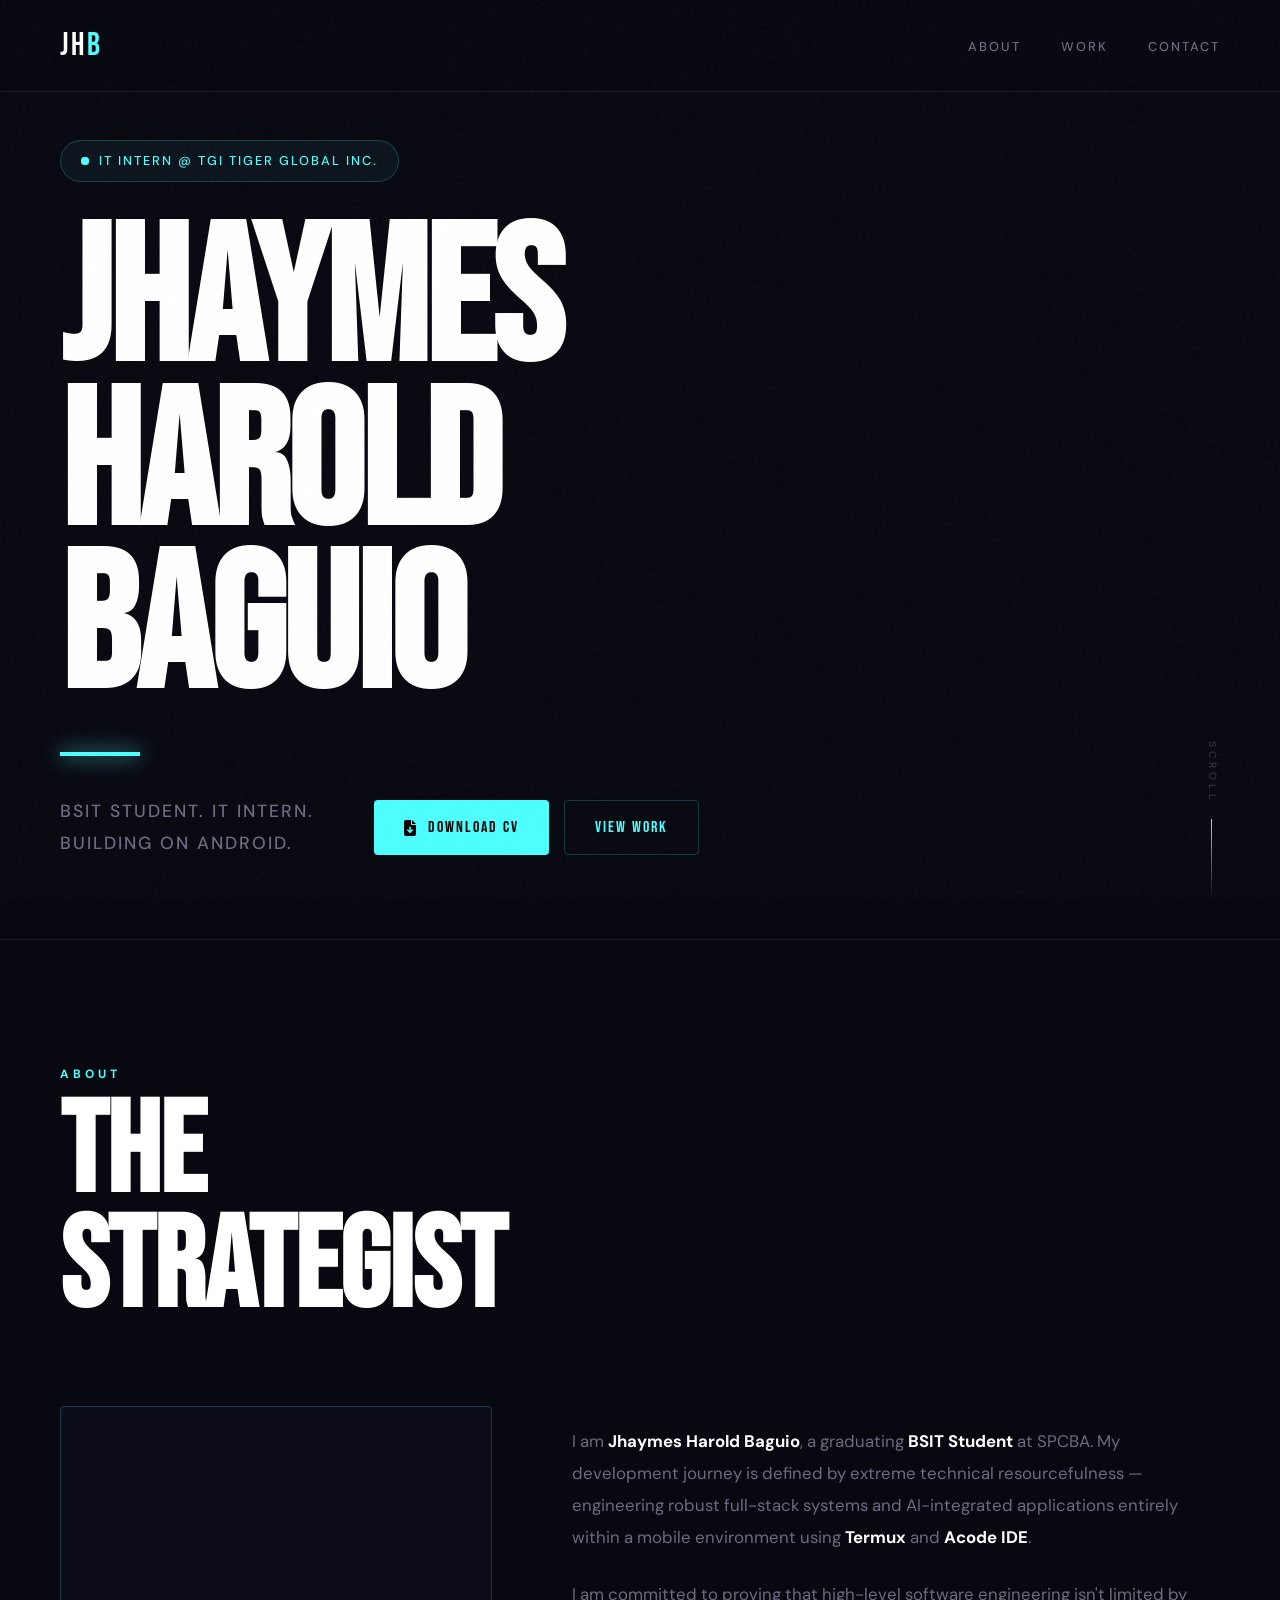
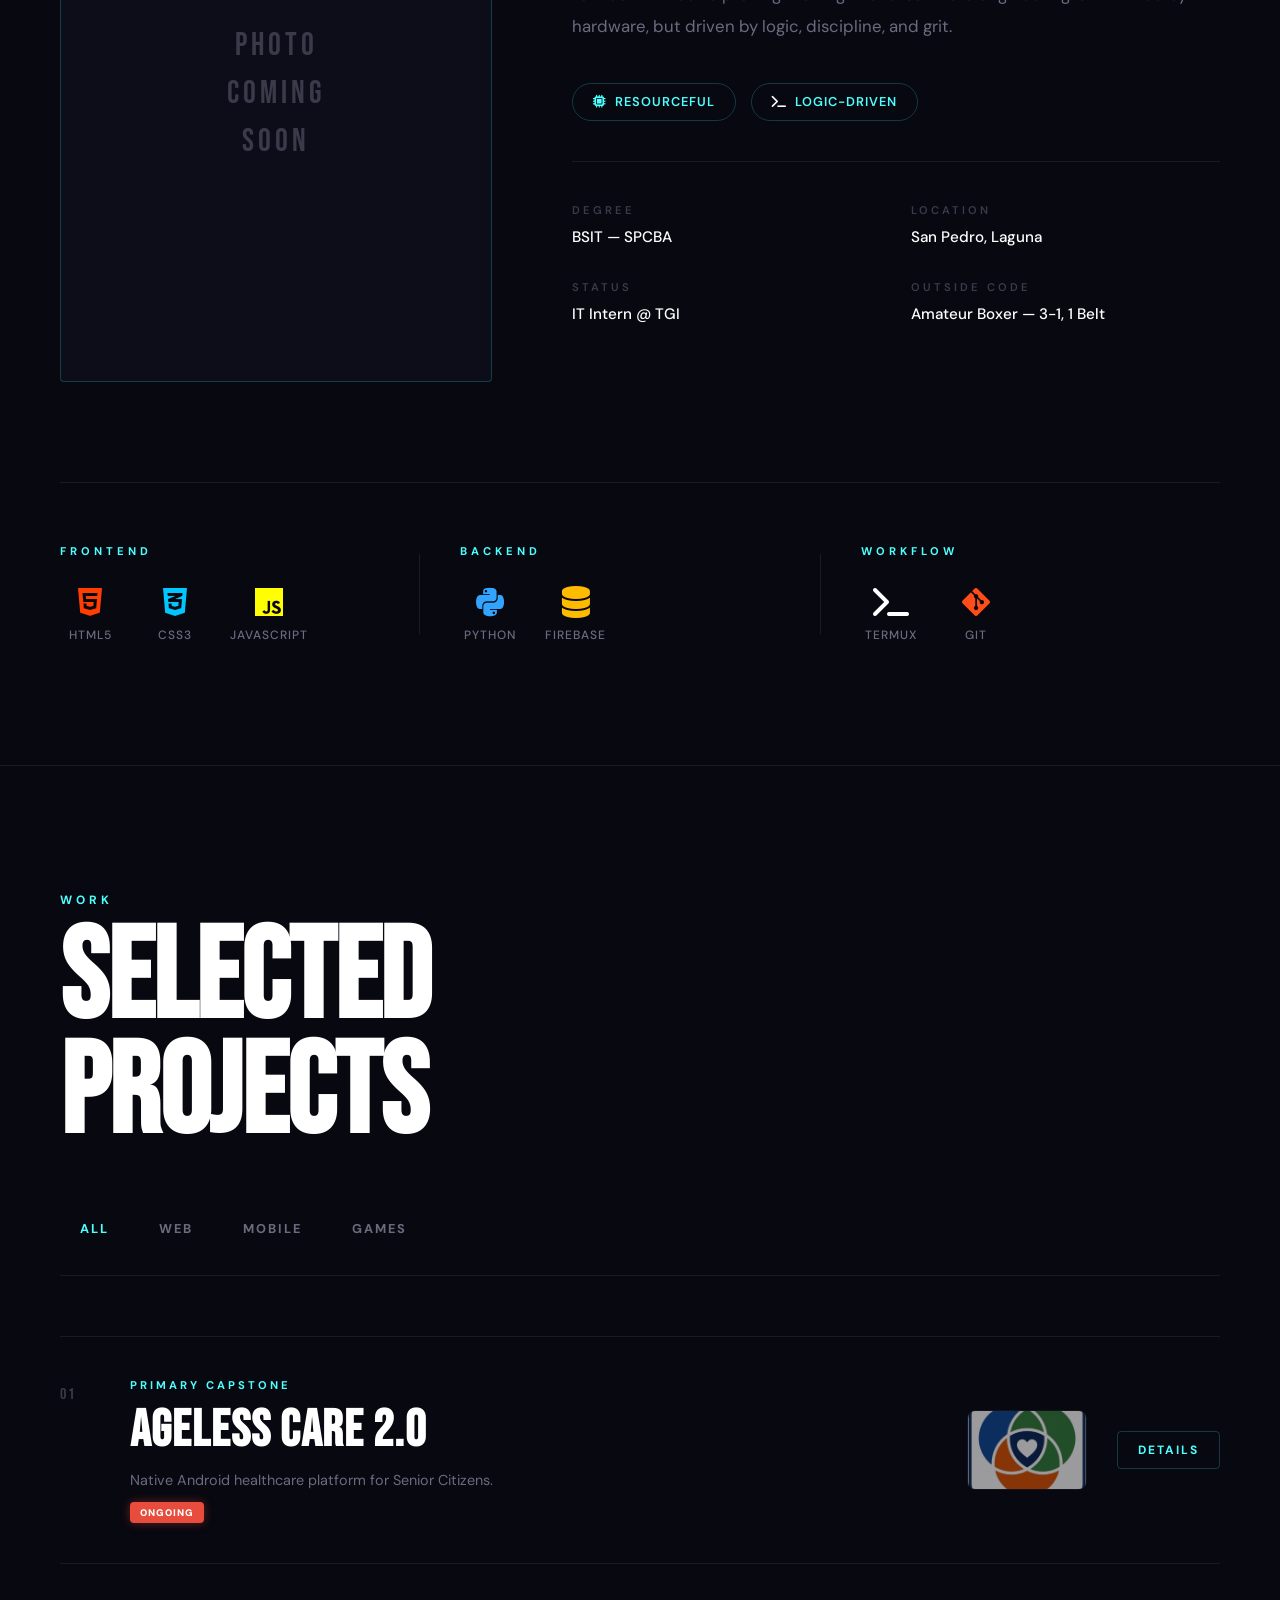
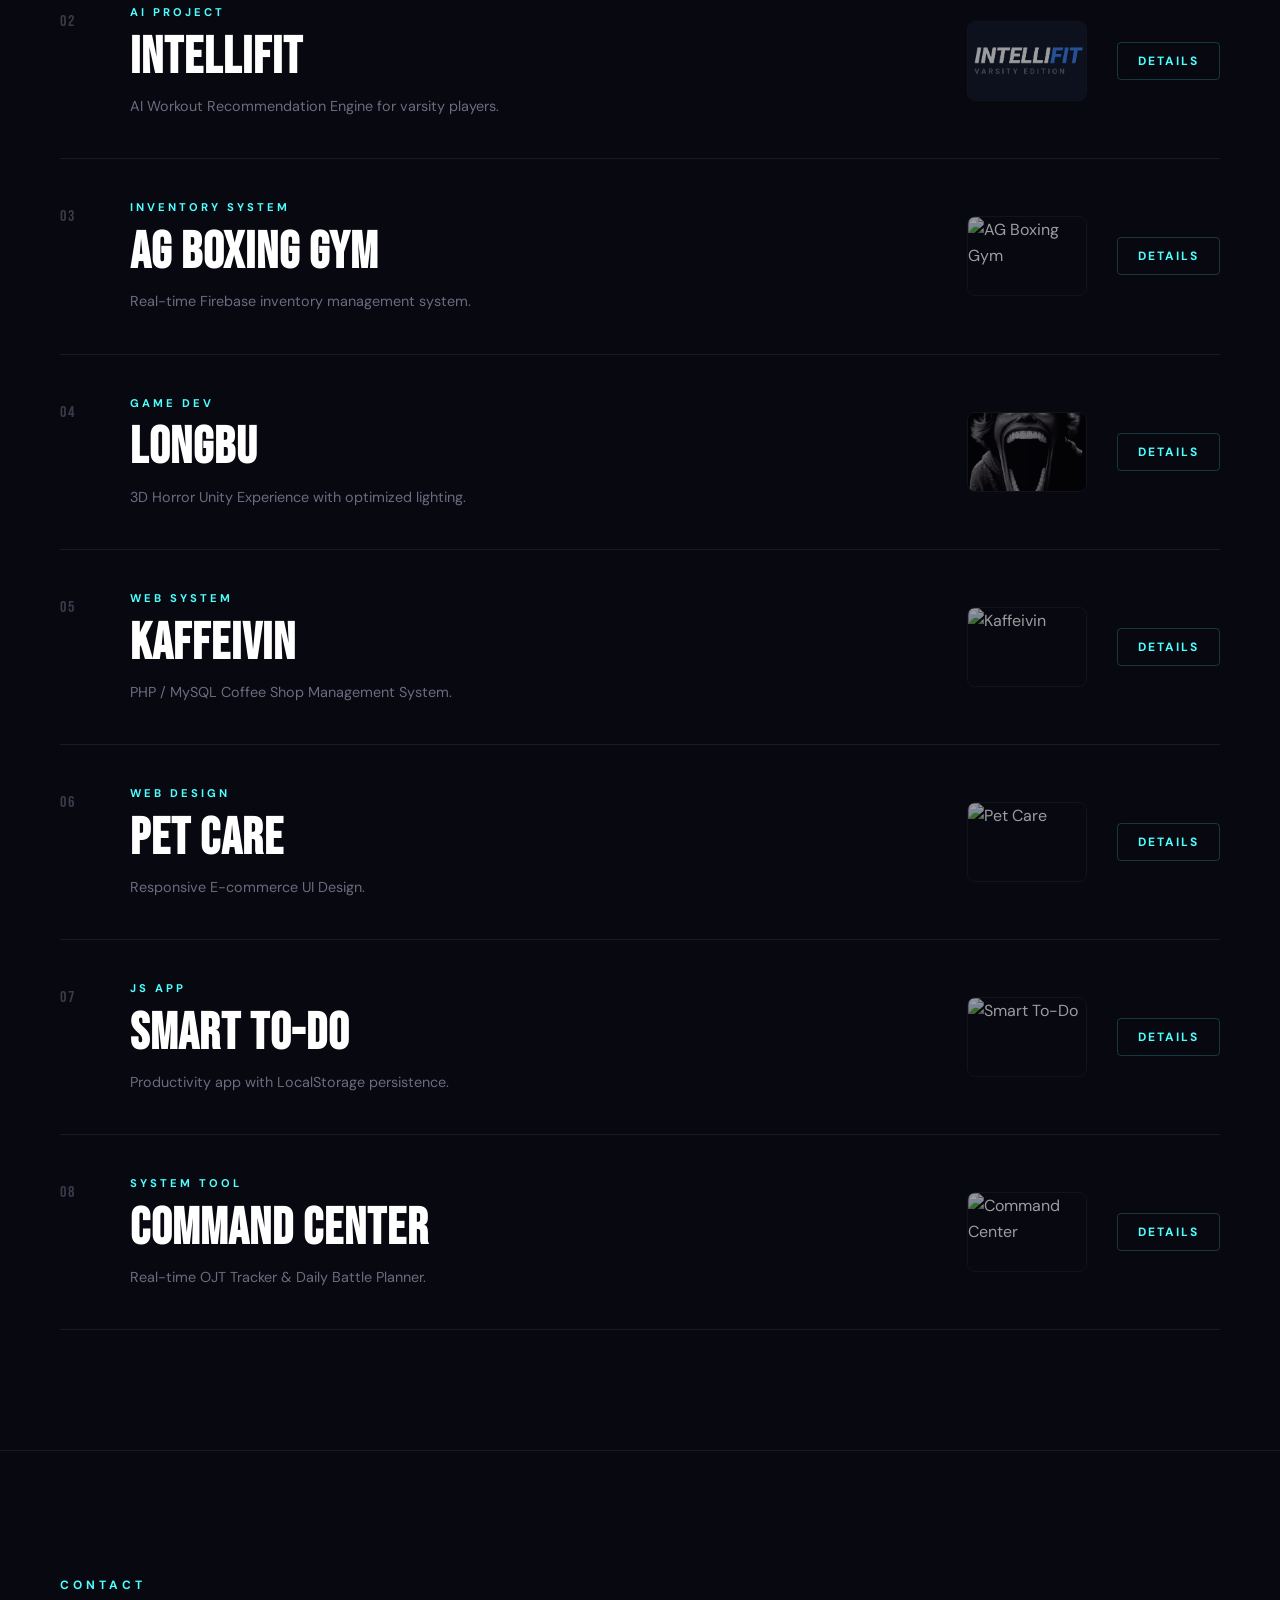
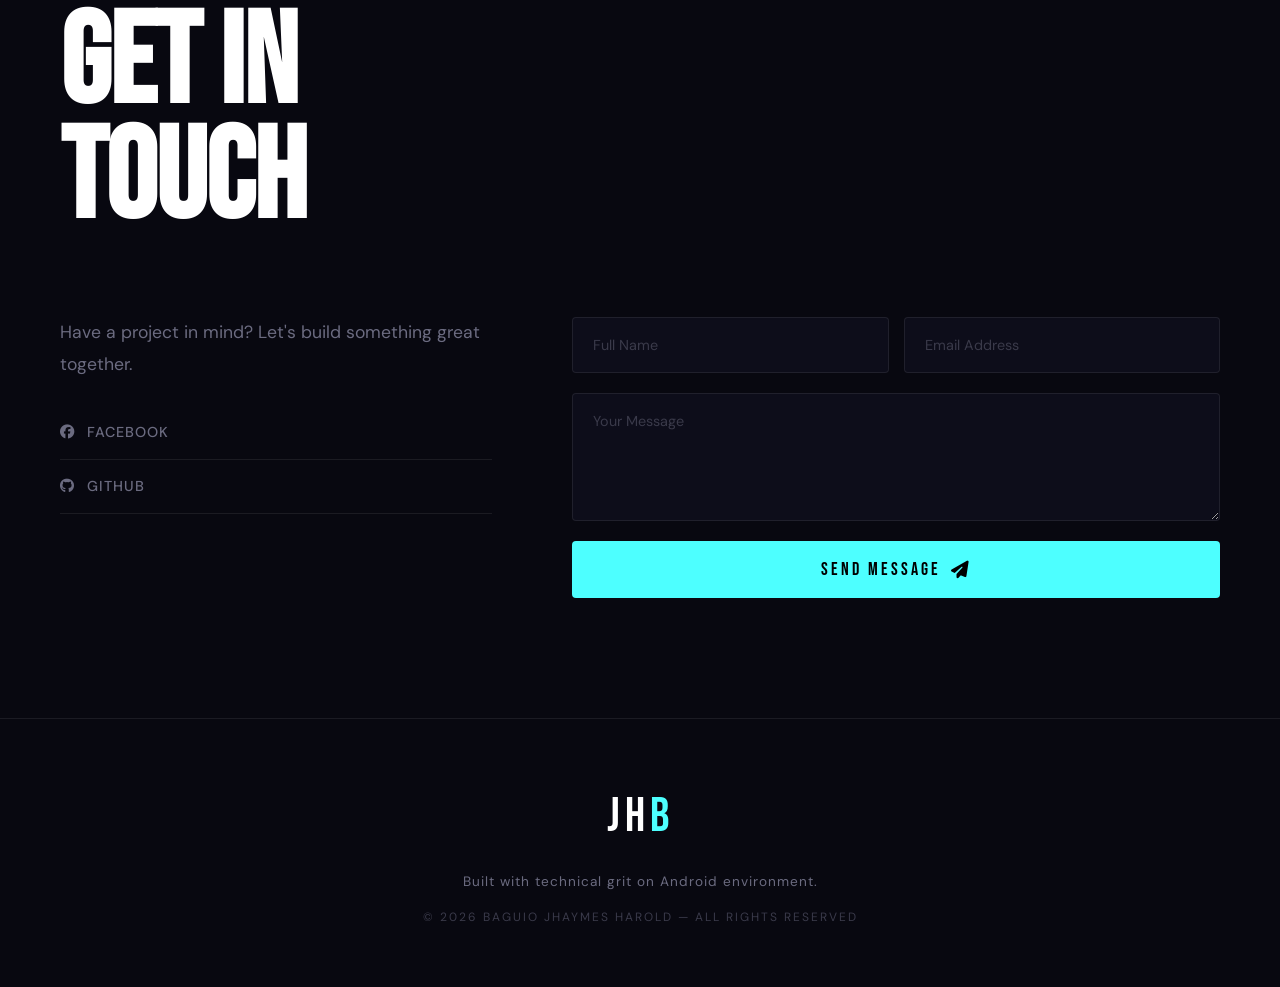
==== commit 57a94364: "Refactor: Updated layout" ====
--- a/index.html
+++ b/index.html
@@ -2,13 +2,20 @@
 <html lang="en">
 <head>
     <meta charset="UTF-8">
-    <meta name="viewport" content="width=1280">
+    <meta name="viewport" content="width=device-width, initial-scale=1.0">
+    <title>Baguio Jhaymes Harold | Portfolio</title>
     
-    <title>Baguio Jhaymes Harold | Portfolio</title>
+    <!-- SEO META TAGS -->
+    <meta name="description" content="Jhaymes Harold Baguio - BSIT Student & IT Intern crafting high-performance web systems on Android.">
+    <meta property="og:title" content="Jhaymes Harold | Portfolio">
+    <meta property="og:description" content="BSIT Student & IT Intern building high-performance systems on Android.">
+    <meta property="og:image" content="profile.png">
+    
     <!-- FONTS -->
     <link rel="preconnect" href="https://fonts.googleapis.com">
     <link rel="preconnect" href="https://fonts.gstatic.com" crossorigin>
-    <link href="https://fonts.googleapis.com/css2?family=Inter:wght@400;700&family=Montserrat:wght@700;900&display=swap" rel="stylesheet">
+    <link href="https://fonts.googleapis.com/css2?family=Bebas+Neue&family=DM+Sans:wght@400;500;700;900&display=swap" rel="stylesheet">
+    
     <!-- ICONS & ANIMATION -->
     <link rel="stylesheet" href="https://cdnjs.cloudflare.com/ajax/libs/font-awesome/6.5.0/css/all.min.css">
     <link href="https://unpkg.com/aos@2.3.1/dist/aos.css" rel="stylesheet">
@@ -16,262 +23,395 @@
     <link rel="icon" type="image/png" href="profile.png">
 </head>
 <body>
-    <div class="glow-bg"></div>
+
+    <!-- NOISE TEXTURE OVERLAY -->
+    <div class="noise"></div>
+
+    <!-- NAVIGATION -->
     <nav class="navbar">
         <div class="nav-container">
-            <div class="nav-left"><div class="logo">JH<span>B</span></div></div>
+            <div class="logo">JH<span>B</span></div>
             <ul class="nav-links">
                 <li><a href="#about">About</a></li>
-                <li><a href="#skills">Skills</a></li>
-                <li><a href="#projects">Projects</a></li>
+                <li><a href="#projects">Work</a></li>
                 <li><a href="#contact">Contact</a></li>
             </ul>
+            <!-- HAMBURGER -->
+            <div class="hamburger" id="hamburger">
+                <span></span>
+                <span></span>
+                <span></span>
+            </div>
+        </div>
+        <!-- MOBILE MENU -->
+        <div class="mobile-menu" id="mobileMenu">
+            <a href="#about">About</a>
+            <a href="#projects">Work</a>
+            <a href="#contact">Contact</a>
         </div>
     </nav>
 
-    <div class="main-container">
-        <!-- HERO SECTION -->
-        <header class="hero-section">
-            <div data-aos="zoom-out" data-aos-duration="1200">
-                <div class="status-container">
-                    <span class="status-tag"><span class="status-dot"></span> Available for OJT 2027</span>
-                </div>
-                <h1 class="hero-headline" id="typewriter"></h1>
-                <p class="hero-subtext">Full-Stack Developer & Mobile Workflow Specialist. Building high-performance systems purely on Android.</p>
+    <!-- ===================== HERO SECTION ===================== -->
+    <section class="hero">
+        <div class="hero-inner">
+
+            <div class="hero-top" data-aos="fade-up" data-aos-duration="1000">
+                <span class="status-tag">
+                    <span class="status-dot"></span>
+                    IT Intern @ TGI Tiger Global Inc.
+                </span>
+            </div>
+
+            <div class="hero-name" data-aos="fade-up" data-aos-duration="1200" data-aos-delay="100">
+                <h1>JHAYMES<br>HAROLD<br>BAGUIO</h1>
+            </div>
+
+            <div class="hero-divider" data-aos="fade-up" data-aos-duration="1000" data-aos-delay="200"></div>
+
+            <div class="hero-bottom" data-aos="fade-up" data-aos-duration="1000" data-aos-delay="300">
+                <p class="hero-sub">BSIT Student. IT Intern.<br>Building on Android.</p>
                 <div class="hero-btns">
-                    <a href="CV_Baguio_Jhaymes.pdf" download class="btn"><i class="fas fa-file-download"></i> Download CV</a>
-                    <a href="#projects" class="btn-secondary">View My Projects</a>
-                </div>
-            </div>
-        </header>
-
-        <!-- ABOUT ME SECTION -->
-        <section id="about">
-            <h2 data-aos="fade-up" class="centered-title">About Me</h2>
+                    <a href="CV_Baguio_Jhaymes.pdf" download class="btn">
+                        <i class="fas fa-file-download"></i> Download CV
+                    </a>
+                    <a href="#projects" class="btn-secondary">View Work</a>
+                </div>
+            </div>
+
+        </div>
+
+        <!-- SCROLL INDICATOR -->
+        <div class="scroll-indicator">
+            <span>SCROLL</span>
+            <div class="scroll-line"></div>
+        </div>
+    </section>
+
+    <!-- ===================== ABOUT SECTION ===================== -->
+    <section id="about" class="about-section">
+        <div class="section-container">
+
+            <div class="about-header" data-aos="fade-up">
+                <span class="section-label">About</span>
+                <h2 class="section-title">THE<br>STRATEGIST</h2>
+            </div>
+
             <div class="about-grid">
-                <div class="about-main-image" data-aos="fade-right">
-                    <img src="profile.png" alt="Baguio Jhaymes Harold">
-                    <div class="image-overlay"></div>
-                </div>
-                <div class="about-description" data-aos="fade-left">
-                    <div class="mini-intro"><span><i class="fas fa-chess-knight"></i> THE STRATEGIST</span></div>
-<p>
-    I am <strong>Jhaymes Harold Baguio</strong>, a graduating <strong>BSIT Student</strong> at SPCBA. 
-    My development journey is defined by extreme technical resourcefulness—engineering robust 
-    full-stack systems and AI-integrated applications entirely within a mobile environment 
-    using <strong>Termux</strong> and <strong>Acode IDE</strong>. 
-</p>
-<p>
-    I am committed to proving that high-level software engineering isn't limited by hardware, 
-    but driven by logic, discipline, and grit.
-</p>
-                    <div class="about-values">
+                <!-- IMAGE PLACEHOLDER -->
+                <div class="about-image-wrap" data-aos="fade-right" data-aos-delay="100">
+                    <div class="image-placeholder">
+                        <span>PHOTO<br>COMING<br>SOON</span>
+                    </div>
+                </div>
+
+                <!-- ABOUT CONTENT -->
+                <div class="about-content" data-aos="fade-left" data-aos-delay="200">
+                    <p class="about-text">
+                        I am <strong>Jhaymes Harold Baguio</strong>, a graduating 
+                        <strong>BSIT Student</strong> at SPCBA. My development journey 
+                        is defined by extreme technical resourcefulness — engineering 
+                        robust full-stack systems and AI-integrated applications entirely 
+                        within a mobile environment using <strong>Termux</strong> and 
+                        <strong>Acode IDE</strong>.
+                    </p>
+                    <p class="about-text">
+                        I am committed to proving that high-level software engineering 
+                        isn't limited by hardware, but driven by logic, discipline, and grit.
+                    </p>
+
+                    <!-- VALUE TAGS -->
+                    <div class="about-tags">
                         <span class="value-tag"><i class="fas fa-microchip"></i> Resourceful</span>
                         <span class="value-tag"><i class="fas fa-terminal"></i> Logic-Driven</span>
                     </div>
-                </div>
-                <div class="about-bottom-layout">
-                    <div class="education-timeline" data-aos="fade-up">
-                        <h3><i class="fas fa-user-graduate"></i> Academic Journey</h3>
-                        <div class="timeline">
-                            <div class="timeline-item current"><div class="timeline-dot"></div><div class="timeline-content"><h4>BSIT</h4><p>SPCBA (2022 - Present)</p></div></div>
-                            <div class="timeline-item"><div class="timeline-dot"></div><div class="timeline-content"><h4>Secondary</h4><p>Liceo De San Pedro</p></div></div>
-                        </div>
-                    </div>
-                    <div class="beyond-code" data-aos="fade-up">
-                        <h3><i class="fas fa-fist-raised"></i> Beyond the Code</h3>
-                        <div class="hobby-card">
-                            <i class="fas fa-medal" style="color: var(--primary); font-size: 1.5rem; margin-top: 5px;"></i>
-                            <div class="hobby-info"><h4>Amateur Boxer</h4><p>3-1 record with 1 Title Belt. Applying ring discipline to code.</p></div>
-                        </div>
-                    </div>
-                </div>
-                <div class="about-info-grid" data-aos="fade-up">
-                    <div class="info-box"><i class="fas fa-graduation-cap"></i><span>Degree</span><p>BSIT Student</p></div>
-                    <div class="info-box"><i class="fas fa-map-marker-alt"></i><span>Location</span><p>San Pedro, Laguna</p></div>
-                    <div class="info-box"><i class="fas fa-briefcase"></i><span>Status</span><p>Available for OJT</p></div>
-                </div>
-            </div>
-        </section>
-
-        <!-- SKILLS SECTION -->
-        <section id="skills" data-aos="fade-up">
-            <h2 class="centered-title">Technical Stack</h2>
-            <div class="skills-wrapper">
-                <div class="skill-category">
-                    <div class="category-title"><i class="fas fa-code"></i> Frontend</div>
-                    <div class="skills-icons">
+
+                    <!-- QUICK INFO -->
+                    <div class="about-info">
+                        <div class="info-item">
+                            <span class="info-label">Degree</span>
+                            <span class="info-value">BSIT — SPCBA</span>
+                        </div>
+                        <div class="info-item">
+                            <span class="info-label">Location</span>
+                            <span class="info-value">San Pedro, Laguna</span>
+                        </div>
+                        <div class="info-item">
+                            <span class="info-label">Status</span>
+                            <span class="info-value">IT Intern @ TGI</span>
+                        </div>
+                        <div class="info-item">
+                            <span class="info-label">Outside Code</span>
+                            <span class="info-value">Amateur Boxer — 3-1, 1 Belt</span>
+                        </div>
+                    </div>
+                </div>
+            </div>
+
+            <!-- SKILLS ROW -->
+            <div class="skills-row" data-aos="fade-up" data-aos-delay="100">
+                <div class="skill-group">
+                    <span class="skill-group-label">Frontend</span>
+                    <div class="skill-items">
                         <div class="skill-item"><i class="fab fa-html5"></i><span>HTML5</span></div>
                         <div class="skill-item"><i class="fab fa-css3-alt"></i><span>CSS3</span></div>
-                        <div class="skill-item"><i class="fab fa-js"></i><span>JS</span></div>
-                    </div>
-                </div>
-                <div class="skill-category">
-                    <div class="category-title"><i class="fas fa-server"></i> Backend</div>
-                    <div class="skills-icons">
+                        <div class="skill-item"><i class="fab fa-js"></i><span>JavaScript</span></div>
+                    </div>
+                </div>
+                <div class="skill-divider"></div>
+                <div class="skill-group">
+                    <span class="skill-group-label">Backend</span>
+                    <div class="skill-items">
                         <div class="skill-item"><i class="fab fa-python"></i><span>Python</span></div>
                         <div class="skill-item"><i class="fas fa-database"></i><span>Firebase</span></div>
                     </div>
                 </div>
-                <div class="skill-category">
-                    <div class="category-title"><i class="fas fa-terminal"></i> Workflow</div>
-                    <div class="skills-icons">
+                <div class="skill-divider"></div>
+                <div class="skill-group">
+                    <span class="skill-group-label">Workflow</span>
+                    <div class="skill-items">
                         <div class="skill-item"><i class="fas fa-terminal"></i><span>Termux</span></div>
                         <div class="skill-item"><i class="fab fa-git-alt"></i><span>Git</span></div>
                     </div>
                 </div>
             </div>
-        </section>
-
-        <!-- PROJECTS SECTION -->
-       
-<section id="projects">
-    <h2 data-aos="fade-up" class="centered-title">Project Archive</h2>
-    
-    <div class="filter-container" data-aos="fade-up">
-        <button class="filter-btn active" data-filter="all">All</button>
-        <button class="filter-btn" data-filter="web">Web</button>
-        <button class="filter-btn" data-filter="mobile">Mobile</button>
-        <button class="filter-btn" data-filter="games">Games</button>
+
+        </div>
+    </section>
+
+    <!-- ===================== PROJECTS SECTION ===================== -->
+    <section id="projects" class="projects-section">
+        <div class="section-container">
+
+            <div class="projects-header" data-aos="fade-up">
+                <span class="section-label">Work</span>
+                <h2 class="section-title">SELECTED<br>PROJECTS</h2>
+            </div>
+
+            <!-- FILTER -->
+            <div class="filter-container" data-aos="fade-up">
+                <button class="filter-btn active" data-filter="all">All</button>
+                <button class="filter-btn" data-filter="web">Web</button>
+                <button class="filter-btn" data-filter="mobile">Mobile</button>
+                <button class="filter-btn" data-filter="games">Games</button>
+            </div>
+
+            <!-- EDITORIAL PROJECT CARDS -->
+            <div class="projects-list">
+
+                <div class="project-card" data-category="mobile" data-aos="fade-up">
+                    <div class="project-card-inner">
+                        <div class="project-left">
+                            <span class="project-number">01</span>
+                            <div class="project-info">
+                                <span class="project-tag">Primary Capstone</span>
+                                <h3 class="project-name">AGELESS CARE 2.0</h3>
+                                <p class="project-desc">Native Android healthcare platform for Senior Citizens.</p>
+                                <span class="ongoing-tag">ONGOING</span>
+                            </div>
+                        </div>
+                        <div class="project-right">
+                            <div class="project-image-wrap">
+                                <img src="agelesscarelogo.png" alt="Ageless Care 2.0" class="project-img">
+                            </div>
+                            <button class="btn-small">Details</button>
+                        </div>
+                    </div>
+                </div>
+
+                <div class="project-card" data-category="web" data-aos="fade-up">
+                    <div class="project-card-inner">
+                        <div class="project-left">
+                            <span class="project-number">02</span>
+                            <div class="project-info">
+                                <span class="project-tag">AI Project</span>
+                                <h3 class="project-name">INTELLIFIT</h3>
+                                <p class="project-desc">AI Workout Recommendation Engine for varsity players.</p>
+                            </div>
+                        </div>
+                        <div class="project-right">
+                            <div class="project-image-wrap">
+                                <img src="intellifit-main.jpg" alt="IntelliFit" class="project-img">
+                            </div>
+                            <button class="btn-small">Details</button>
+                        </div>
+                    </div>
+                </div>
+
+                <div class="project-card" data-category="web" data-aos="fade-up">
+                    <div class="project-card-inner">
+                        <div class="project-left">
+                            <span class="project-number">03</span>
+                            <div class="project-info">
+                                <span class="project-tag">Inventory System</span>
+                                <h3 class="project-name">AG BOXING GYM</h3>
+                                <p class="project-desc">Real-time Firebase inventory management system.</p>
+                            </div>
+                        </div>
+                        <div class="project-right">
+                            <div class="project-image-wrap">
+                                <img src="https://images.unsplash.com/photo-1549719386-74dfcbf7dbed?w=600" alt="AG Boxing Gym" class="project-img">
+                            </div>
+                            <button class="btn-small">Details</button>
+                        </div>
+                    </div>
+                </div>
+
+                <div class="project-card" data-category="games" data-aos="fade-up">
+                    <div class="project-card-inner">
+                        <div class="project-left">
+                            <span class="project-number">04</span>
+                            <div class="project-info">
+                                <span class="project-tag">Game Dev</span>
+                                <h3 class="project-name">LONGBU</h3>
+                                <p class="project-desc">3D Horror Unity Experience with optimized lighting.</p>
+                            </div>
+                        </div>
+                        <div class="project-right">
+                            <div class="project-image-wrap">
+                                <img src="longbu.jpg" alt="Longbu" class="project-img">
+                            </div>
+                            <button class="btn-small">Details</button>
+                        </div>
+                    </div>
+                </div>
+
+                <div class="project-card" data-category="web" data-aos="fade-up">
+                    <div class="project-card-inner">
+                        <div class="project-left">
+                            <span class="project-number">05</span>
+                            <div class="project-info">
+                                <span class="project-tag">Web System</span>
+                                <h3 class="project-name">KAFFEIVIN</h3>
+                                <p class="project-desc">PHP / MySQL Coffee Shop Management System.</p>
+                            </div>
+                        </div>
+                        <div class="project-right">
+                            <div class="project-image-wrap">
+                                <img src="https://images.unsplash.com/photo-1495474472287-4d71bcdd2085?w=600" alt="Kaffeivin" class="project-img">
+                            </div>
+                            <button class="btn-small">Details</button>
+                        </div>
+                    </div>
+                </div>
+
+                <div class="project-card" data-category="web" data-aos="fade-up">
+                    <div class="project-card-inner">
+                        <div class="project-left">
+                            <span class="project-number">06</span>
+                            <div class="project-info">
+                                <span class="project-tag">Web Design</span>
+                                <h3 class="project-name">PET CARE</h3>
+                                <p class="project-desc">Responsive E-commerce UI Design.</p>
+                            </div>
+                        </div>
+                        <div class="project-right">
+                            <div class="project-image-wrap">
+                                <img src="https://images.unsplash.com/photo-1583337130417-3346a1be7dee?w=600" alt="Pet Care" class="project-img">
+                            </div>
+                            <button class="btn-small">Details</button>
+                        </div>
+                    </div>
+                </div>
+
+                <div class="project-card" data-category="web" data-aos="fade-up">
+                    <div class="project-card-inner">
+                        <div class="project-left">
+                            <span class="project-number">07</span>
+                            <div class="project-info">
+                                <span class="project-tag">JS App</span>
+                                <h3 class="project-name">SMART TO-DO</h3>
+                                <p class="project-desc">Productivity app with LocalStorage persistence.</p>
+                            </div>
+                        </div>
+                        <div class="project-right">
+                            <div class="project-image-wrap">
+                                <img src="https://images.unsplash.com/photo-1484480974693-6ca0a78fb36b?w=600" alt="Smart To-Do" class="project-img">
+                            </div>
+                            <button class="btn-small">Details</button>
+                        </div>
+                    </div>
+                </div>
+
+                <div class="project-card" data-category="web" data-aos="fade-up">
+                    <div class="project-card-inner">
+                        <div class="project-left">
+                            <span class="project-number">08</span>
+                            <div class="project-info">
+                                <span class="project-tag">System Tool</span>
+                                <h3 class="project-name">COMMAND CENTER</h3>
+                                <p class="project-desc">Real-time OJT Tracker & Daily Battle Planner.</p>
+                            </div>
+                        </div>
+                        <div class="project-right">
+                            <div class="project-image-wrap">
+                                <img src="https://images.unsplash.com/photo-1510511459019-5dee667ff58b?w=600" alt="Command Center" class="project-img">
+                            </div>
+                            <button class="btn-small">Details</button>
+                        </div>
+                    </div>
+                </div>
+
+            </div>
+        </div>
+    </section>
+
+    <!-- ===================== CONTACT SECTION ===================== -->
+    <section id="contact" class="contact-section">
+        <div class="section-container">
+
+            <div class="contact-header" data-aos="fade-up">
+                <span class="section-label">Contact</span>
+                <h2 class="section-title">GET IN<br>TOUCH</h2>
+            </div>
+
+            <div class="contact-grid" data-aos="fade-up" data-aos-delay="100">
+                <div class="contact-left">
+                    <p class="contact-text">
+                        Have a project in mind? Let's build something great together.
+                    </p>
+                    <div class="contact-links">
+                        <a href="https://www.facebook.com/share/1BF6a258YF/" target="_blank" class="contact-link fb-link">
+                            <i class="fab fa-facebook"></i> Facebook
+                        </a>
+                        <a href="https://github.com/jhaymesharoldbaguio" target="_blank" class="contact-link gh-link">
+                            <i class="fab fa-github"></i> GitHub
+                        </a>
+                    </div>
+                </div>
+                <div class="contact-right">
+                    <form action="https://formspree.io/f/maqaplaa" method="POST" class="contact-form">
+                        <div class="input-group-row">
+                            <input type="text" name="name" placeholder="Full Name" required>
+                            <input type="email" name="email" placeholder="Email Address" required>
+                        </div>
+                        <textarea name="message" placeholder="Your Message" rows="5" required></textarea>
+                        <button type="submit" class="btn-submit">
+                            SEND MESSAGE <i class="fas fa-paper-plane"></i>
+                        </button>
+                    </form>
+                </div>
+            </div>
+
+        </div>
+    </section>
+
+    <!-- FOOTER -->
+    <footer class="footer">
+        <div class="footer-inner">
+            <div class="footer-logo">JH<span>B</span></div>
+            <p class="footer-text">Built with technical grit on Android environment.</p>
+            <p class="footer-copy">© 2026 Baguio Jhaymes Harold — All Rights Reserved</p>
+        </div>
+    </footer>
+
+    <!-- MODAL -->
+    <div id="projectModal" class="modal">
+        <div class="modal-content">
+            <span class="close-button">&times;</span>
+            <h2 id="modalTitle">Title</h2>
+            <div class="modal-body"></div>
+        </div>
     </div>
-
-    <div class="bento-grid">
-        
-        <!-- 1. AGELESS CARE -->
-        <div class="bento-item project-card" data-category="mobile" data-aos="fade-up">
-            <div class="bento-tag">Primary Capstone</div>
-            <div class="bento-content">
-                <h3>AGELESS CARE 2.0 <span class="ongoing-tag">ONGOING</span></h3>
-                <p>Native Android healthcare platform for Seniors.</p>
-                <button class="btn-small">Details</button>
-            </div>
-            <img src="agelesscarelogo.png" class="bento-bg">
-        </div>
-
-        <!-- 2. INTELLIFIT -->
-        <div class="bento-item project-card" data-category="web" data-aos="fade-up">
-            <div class="bento-tag">AI Project</div>
-            <div class="bento-content">
-                <h3>INTELLIFIT</h3>
-                <p>AI Workout Recommendation Engine.</p>
-                <button class="btn-small">Details</button>
-            </div>
-            <img src="intellifit-main.jpg" class="bento-bg">
-        </div>
-
-        <!-- 3. AG BOXING GYM -->
-        <div class="bento-item project-card" data-category="web" data-aos="fade-up">
-            <div class="bento-tag">Inventory</div>
-            <div class="bento-content">
-                <h3>AG BOXING GYM</h3>
-                <p>Real-time Firebase management system.</p>
-                <button class="btn-small">Details</button>
-            </div>
-            <img src="https://images.unsplash.com/photo-1549719386-74dfcbf7dbed?w=600" class="bento-bg">
-        </div>
-
-        <!-- 4. LONGBU -->
-        <div class="bento-item project-card" data-category="games" data-aos="fade-up">
-            <div class="bento-tag">Game Dev</div>
-            <div class="bento-content">
-                <h3>LONGBU</h3>
-                <p>3D Horror Unity Experience.</p>
-                <button class="btn-small">Details</button>
-            </div>
-            <img src="longbu.jpg" class="bento-bg">
-        </div>
-
-        <!-- 5. KAFFEIVIN (BINALIK NA NATIN) -->
-        <div class="bento-item project-card" data-category="web" data-aos="fade-up">
-            <div class="bento-tag">Web System</div>
-            <div class="bento-content">
-                <h3>KAFFEIVIN</h3>
-                <p>PHP / MySQL Coffee Shop Management.</p>
-                <button class="btn-small">Details</button>
-            </div>
-            <img src="https://images.unsplash.com/photo-1495474472287-4d71bcdd2085?w=600" class="bento-bg">
-        </div>
-
-        <!-- 6. PET CARE (BINALIK NA NATIN) -->
-        <div class="bento-item project-card" data-category="web" data-aos="fade-up">
-            <div class="bento-tag">Web Design</div>
-            <div class="bento-content">
-                <h3>PET CARE</h3>
-                <p>Responsive E-commerce UI Design.</p>
-                <button class="btn-small">Details</button>
-            </div>
-            <img src="https://images.unsplash.com/photo-1583337130417-3346a1be7dee?w=600" class="bento-bg">
-        </div>
-
-        <!-- 7. SMART TO-DO (BINALIK NA NATIN) -->
-        <div class="bento-item project-card" data-category="web" data-aos="fade-up">
-            <div class="bento-tag">JS App</div>
-            <div class="bento-content">
-                <h3>SMART TO-DO</h3>
-                <p>Productivity app with LocalStorage.</p>
-                <button class="btn-small">Details</button>
-            </div>
-            <img src="https://images.unsplash.com/photo-1484480974693-6ca0a78fb36b?w=600" class="bento-bg">
-        </div>
-        
-        <!-- Project 8: JHB Command Center -->
-<div class="bento-item project-card" data-category="web" data-aos="fade-up">
-    <div class="bento-tag">System Tool</div>
-    <div class="bento-content">
-        <h3>COMMAND CENTER</h3>
-        <p>Real-time OJT Tracker & Daily Battle Planner.</p>
-        <button class="btn-small">Details</button>
-    </div>
-    <!-- Gagamit muna tayo ng tech placeholder image, palitan mo na lang ng screenshot mo mamaya -->
-    <img src="https://images.unsplash.com/photo-1510511459019-5dee667ff58b?w=600" class="bento-bg">
-</div>
-
-    </div>
-</section>
-
-        <!-- CONTACT SECTION -->
-        <section id="contact" data-aos="fade-up">
-            <h2 class="centered-title">Get In Touch</h2>
-            <div class="contact-wrapper">
-                <form action="https://formspree.io/f/maqaplaa" method="POST" class="contact-form">
-                    <div class="input-group-row">
-                        <input type="text" name="name" placeholder="Full Name" required>
-                        <input type="email" name="email" placeholder="Email Address" required>
-                    </div>
-                    <textarea name="message" placeholder="Your Message" rows="4" required></textarea>
-                    <button type="submit" class="btn-submit">SEND MESSAGE <i class="fas fa-paper-plane"></i></button>
-                </form>
-            </div>
-        </section>
-    </div>
-
-    <!-- MODAL OVERLAY -->
-    <div id="projectModal" class="modal">
-        <div class="modal-content"><span class="close-button">&times;</span><h2 id="modalTitle">Title</h2><div class="modal-body"></div></div>
-    </div>
-
-    <!-- FOOTER -->
-<footer class="footer">
-    <div class="footer-content">
-        <div class="footer-logo">JH<span>B</span></div>
-        <p>Built with technical grit on Android environment.</p>
-        
-        <div class="social-links">
-            <!-- Facebook -->
-            <a href="https://www.facebook.com/share/1BF6a258YF/" target="_blank" class="fb-link">
-                <i class="fab fa-facebook"></i>
-            </a>
-            <!-- GitHub -->
-            <a href="https://github.com/jhaymesharoldbaguio" target="_blank" class="gh-link">
-                <i class="fab fa-github"></i>
-            </a>
-        </div>
-        
-        <div class="footer-bottom">
-            <p>© 2026 Baguio Jhaymes Harold | All Rights Reserved</p>
-        </div>
-    </div>
-</footer>
 
     <script src="https://unpkg.com/aos@2.3.1/dist/aos.js"></script>
     <script src="script.js"></script>
--- a/style.css
+++ b/style.css
@@ -1,181 +1,1000 @@
 /* ============================================================
-   1. VARIABLES & THEME (DEEP FOREST LOGIC)
+   1. VARIABLES & BASE
    ============================================================ */
 :root {
-    --bg: #0D1111;
-    --card-bg: #161D1D;
-    --primary: #00FF95; 
-    --accent: #00FF95;
-    --text-main: #F0F5F2;
-    --text-secondary: #819595;
-    --nav-bg: rgba(13, 17, 17, 0.95);
-    --glass-border: rgba(0, 255, 149, 0.1);
-    --shellstone: #00CC77;
-}
-
-* { box-sizing: border-box; margin: 0; padding: 0; }
+    --bg: #080810;
+    --card-bg: #0D0D1A;
+    --primary: #4DFFFF;
+    --text-main: #FFFFFF;
+    --text-secondary: #6B6B80;
+    --text-muted: #3A3A4A;
+    --border: rgba(255,255,255,0.08);
+    --border-accent: rgba(77,255,255,0.2);
+    --nav-bg: rgba(8,8,16,0.95);
+}
+
+*, *::before, *::after {
+    box-sizing: border-box;
+    margin: 0;
+    padding: 0;
+}
+
 html { scroll-behavior: smooth; }
 
 body {
-    background-color: var(--bg) !important;
+    background-color: var(--bg);
     color: var(--text-main);
-    font-family: 'Inter', sans-serif;
+    font-family: 'DM Sans', sans-serif;
     line-height: 1.6;
     overflow-x: hidden;
 }
 
-/* Background Glow */
-.glow-bg { position: fixed; top: 0; left: 0; width: 100%; height: 100%; background: radial-gradient(circle at 50% -20%, rgba(0, 255, 149, 0.15), transparent 50%); z-index: -1; pointer-events: none; }
-h1, h2, h3, h4 { font-family: 'Montserrat', sans-serif; text-transform: uppercase; margin: 0; }
-
-.centered-title {
+/* NOISE TEXTURE */
+.noise {
+    position: fixed;
+    top: 0; left: 0;
+    width: 100%; height: 100%;
+    opacity: 0.03;
+    background-image: url("data:image/svg+xml,%3Csvg viewBox='0 0 256 256' xmlns='http://www.w3.org/2000/svg'%3E%3Cfilter id='noise'%3E%3CfeTurbulence type='fractalNoise' baseFrequency='0.9' numOctaves='4' stitchTiles='stitch'/%3E%3C/filter%3E%3Crect width='100%25' height='100%25' filter='url(%23noise)'/%3E%3C/svg%3E");
+    pointer-events: none;
+    z-index: 9999;
+}
+
+/* ============================================================
+   2. TYPOGRAPHY
+   ============================================================ */
+h1, h2, h3, h4 {
+    font-family: 'Bebas Neue', sans-serif;
+    text-transform: uppercase;
+    letter-spacing: 1px;
+    line-height: 0.9;
+}
+
+.section-title {
+    font-size: clamp(4rem, 10vw, 8rem);
+    color: var(--text-main);
+    margin-top: 10px;
+    letter-spacing: -1px;
+}
+
+.section-label {
+    font-family: 'DM Sans', sans-serif;
+    font-size: 0.75rem;
+    font-weight: 700;
+    text-transform: uppercase;
+    letter-spacing: 4px;
+    color: var(--primary);
+}
+
+/* ============================================================
+   3. NAVIGATION
+   ============================================================ */
+.navbar {
+    position: fixed;
+    top: 0; left: 0;
+    width: 100%;
+    z-index: 1000;
+    background: var(--nav-bg);
+    backdrop-filter: blur(20px);
+    border-bottom: 1px solid var(--border);
+}
+
+.nav-container {
+    max-width: 1400px;
+    margin: 0 auto;
+    padding: 20px 60px;
+    display: flex;
+    justify-content: space-between;
+    align-items: center;
+}
+
+.logo {
+    font-family: 'Bebas Neue', sans-serif;
+    font-size: 2rem;
+    letter-spacing: 3px;
+    color: var(--text-main);
+    text-decoration: none;
+}
+.logo span { color: var(--primary); }
+
+.nav-links {
+    list-style: none;
+    display: flex;
+    gap: 40px;
+    align-items: center;
+}
+
+.nav-links a {
+    text-decoration: none;
+    color: var(--text-secondary);
+    font-size: 0.8rem;
+    font-weight: 500;
+    text-transform: uppercase;
+    letter-spacing: 2px;
+    transition: color 0.3s;
+}
+.nav-links a:hover { color: var(--primary); }
+
+/* HAMBURGER */
+.hamburger {
+    display: none;
+    flex-direction: column;
+    cursor: pointer;
+    gap: 6px;
+}
+.hamburger span {
+    width: 28px;
+    height: 2px;
+    background: var(--text-main);
+    transition: 0.3s;
+    display: block;
+}
+.hamburger.active span:nth-child(1) { transform: rotate(45deg) translate(6px, 6px); }
+.hamburger.active span:nth-child(2) { opacity: 0; }
+.hamburger.active span:nth-child(3) { transform: rotate(-45deg) translate(7px, -7px); }
+
+.mobile-menu {
+    display: none;
+    position: fixed;
+    top: 70px; left: 0;
+    width: 100%;
+    background: var(--nav-bg);
+    backdrop-filter: blur(20px);
+    padding: 40px 60px;
+    flex-direction: column;
+    gap: 25px;
+    border-bottom: 1px solid var(--border);
+    z-index: 999;
+}
+.mobile-menu.active { display: flex; }
+.mobile-menu a {
+    font-family: 'Bebas Neue', sans-serif;
+    font-size: 2.5rem;
+    letter-spacing: 3px;
+    color: var(--text-main);
+    text-decoration: none;
+    border-bottom: 1px solid var(--border);
+    padding-bottom: 20px;
+    transition: 0.3s;
+}
+.mobile-menu a:hover { color: var(--primary); }
+
+/* ============================================================
+   4. HERO SECTION
+   ============================================================ */
+.hero {
+    min-height: 100vh;
+    display: flex;
+    flex-direction: column;
+    justify-content: center;
+    padding: 140px 60px 80px;
+    max-width: 1400px;
+    margin: 0 auto;
+    position: relative;
+}
+
+.hero-inner {
+    max-width: 900px;
+}
+
+.hero-top {
+    margin-bottom: 40px;
+}
+
+.status-tag {
+    display: inline-flex;
+    align-items: center;
+    gap: 10px;
+    background: rgba(77,255,255,0.05);
+    border: 1px solid var(--border-accent);
+    color: var(--primary);
+    padding: 10px 20px;
+    border-radius: 50px;
+    font-size: 0.8rem;
+    font-weight: 500;
+    letter-spacing: 2px;
+    text-transform: uppercase;
+    animation: floating 3s ease-in-out infinite;
+}
+
+.status-dot {
+    width: 8px; height: 8px;
+    background: var(--primary);
+    border-radius: 50%;
+    position: relative;
+}
+.status-dot::after {
+    content: '';
+    position: absolute;
+    top: 0; left: 0;
+    width: 100%; height: 100%;
+    background: var(--primary);
+    border-radius: 50%;
+    animation: pulse-dot 1.5s infinite;
+}
+
+.hero-name h1 {
+    font-size: clamp(5rem, 15vw, 12rem);
+    line-height: 0.85;
+    letter-spacing: -3px;
+    color: var(--text-main);
+}
+
+/* CYAN ACCENT LINE */
+.hero-divider {
+    width: 80px;
+    height: 4px;
+    background: var(--primary);
+    margin: 40px 0;
+    box-shadow: 0 0 20px var(--primary);
+}
+
+.hero-bottom {
+    display: flex;
+    align-items: center;
+    gap: 60px;
+    flex-wrap: wrap;
+}
+
+.hero-sub {
+    font-size: 1.1rem;
+    color: var(--text-secondary);
+    line-height: 1.8;
+    text-transform: uppercase;
+    letter-spacing: 2px;
+    font-weight: 500;
+}
+
+.hero-btns {
+    display: flex;
+    gap: 15px;
+    flex-wrap: wrap;
+}
+
+/* SCROLL INDICATOR */
+.scroll-indicator {
+    position: absolute;
+    bottom: 40px;
+    right: 60px;
+    display: flex;
+    flex-direction: column;
+    align-items: center;
+    gap: 15px;
+}
+.scroll-indicator span {
+    font-size: 0.65rem;
+    letter-spacing: 4px;
+    color: var(--text-muted);
+    text-transform: uppercase;
+    writing-mode: vertical-rl;
+}
+.scroll-line {
+    width: 1px;
+    height: 80px;
+    background: linear-gradient(to bottom, var(--primary), transparent);
+    animation: scrollLine 2s ease-in-out infinite;
+}
+
+/* ============================================================
+   5. SECTION CONTAINER
+   ============================================================ */
+.section-container {
+    max-width: 1400px;
+    margin: 0 auto;
+    padding: 120px 60px;
+}
+
+/* ============================================================
+   6. ABOUT SECTION
+   ============================================================ */
+.about-section {
+    border-top: 1px solid var(--border);
+}
+
+.about-header {
+    margin-bottom: 80px;
+}
+
+.about-grid {
+    display: grid;
+    grid-template-columns: 1fr 1.5fr;
+    gap: 80px;
+    align-items: start;
+    margin-bottom: 100px;
+}
+
+/* IMAGE PLACEHOLDER */
+.about-image-wrap {
+    position: sticky;
+    top: 120px;
+}
+
+.image-placeholder {
+    width: 100%;
+    aspect-ratio: 3/4;
+    border: 1px solid var(--border-accent);
+    border-radius: 4px;
+    display: flex;
+    align-items: center;
+    justify-content: center;
+    background: var(--card-bg);
+}
+
+.image-placeholder span {
+    font-family: 'Bebas Neue', sans-serif;
+    font-size: 2rem;
+    letter-spacing: 4px;
+    color: var(--text-muted);
     text-align: center;
-    position: relative;
-    margin-bottom: 40px !important;
-    font-size: 2.2rem;
-    font-weight: 900;
+    line-height: 1.5;
+}
+
+.about-content {
+    padding-top: 20px;
+}
+
+.about-text {
+    font-size: 1.05rem;
+    color: var(--text-secondary);
+    margin-bottom: 25px;
+    line-height: 1.9;
+}
+
+.about-text strong {
+    color: var(--text-main);
+    font-weight: 700;
+}
+
+.about-tags {
+    display: flex;
+    gap: 15px;
+    flex-wrap: wrap;
+    margin: 40px 0;
+}
+
+.value-tag {
+    background: transparent;
+    border: 1px solid var(--border-accent);
+    color: var(--primary);
+    padding: 8px 20px;
+    border-radius: 50px;
+    font-size: 0.8rem;
+    font-weight: 600;
+    letter-spacing: 1px;
+    text-transform: uppercase;
+    display: flex;
+    align-items: center;
+    gap: 8px;
+}
+
+.about-info {
+    border-top: 1px solid var(--border);
+    padding-top: 40px;
+    display: grid;
+    grid-template-columns: 1fr 1fr;
+    gap: 30px;
+}
+
+.info-item {
+    display: flex;
+    flex-direction: column;
+    gap: 5px;
+}
+
+.info-label {
+    font-size: 0.7rem;
+    text-transform: uppercase;
+    letter-spacing: 3px;
+    color: var(--text-muted);
+    font-weight: 600;
+}
+
+.info-value {
+    font-size: 0.95rem;
+    color: var(--text-main);
+    font-weight: 500;
+}
+
+/* SKILLS ROW */
+.skills-row {
+    border-top: 1px solid var(--border);
+    padding-top: 60px;
+    display: flex;
+    align-items: center;
+    gap: 0;
+    flex-wrap: wrap;
+}
+
+.skill-group {
+    flex: 1;
+    min-width: 200px;
+    padding: 0 40px;
+}
+
+.skill-group:first-child { padding-left: 0; }
+
+.skill-group-label {
     display: block;
-    width: 100%;
-}
-
-p { color: var(--text-secondary); line-height: 1.8; }
-.main-container { max-width: 1200px; margin: 0 auto; padding: 0 40px; }
-
-/* ============================================================
-   2. NAVIGATION BAR
-   ============================================================ */
-.navbar { position: sticky; top: 0; width: 100%; z-index: 1000; background-color: var(--nav-bg); backdrop-filter: blur(12px); border-bottom: 1px solid var(--glass-border); }
-.nav-container { max-width: 1200px; margin: 0 auto; padding: 15px 25px; display: flex; justify-content: space-between; align-items: center; }
-.logo { font-weight: 900; font-size: 1.3rem; letter-spacing: -1px; }
-.logo span { color: var(--primary); }
-.nav-links { list-style: none; display: flex; gap: 20px; }
-.nav-links a { text-decoration: none; color: var(--text-main); font-size: 0.8rem; opacity: 0.8; transition: 0.3s; }
-.nav-links a:hover { color: var(--primary); opacity: 1; }
-
-/* ============================================================
-   3. HERO SECTION (TYPEWRITER)
-   ============================================================ */
-.hero-section { padding: 120px 20px; text-align: center; }
-#typewriter { min-height: 2.2em; display: inline-block; }
-#typewriter.typing::after { content: '|'; color: var(--primary); margin-left: 5px; animation: blink 0.7s infinite; }
-@keyframes blink { 0%, 100% { opacity: 1; } 50% { opacity: 0; } }
-
-.hero-headline { font-size: clamp(2.2rem, 8vw, 4rem); font-weight: 900; line-height: 1.1; margin-bottom: 25px; }
-.highlight { color: var(--primary) !important; }
-.hero-subtext { font-size: 1.1rem; color: var(--text-secondary); max-width: 700px; margin: 0 auto 60px auto !important; line-height: 1.8; }
-.hero-btns { display: flex; justify-content: center; gap: 20px; flex-wrap: wrap; }
-
-.status-tag { display: inline-flex; align-items: center; gap: 8px; background: rgba(0, 255, 149, 0.05); border: 1px solid rgba(0, 255, 149, 0.2); color: var(--primary); padding: 8px 16px; border-radius: 50px; font-size: 0.8rem; margin-bottom: 25px; animation: floating 3s ease-in-out infinite; }
-.status-dot { width: 8px; height: 8px; background: #2ecc71; border-radius: 50%; position: relative; }
-.status-dot::after { content: ''; position: absolute; top: 0; left: 0; width: 100%; height: 100%; background: #2ecc71; border-radius: 50%; animation: pulse-dot 1.5s infinite; }
-
-/* ============================================================
-   4. ABOUT ME & TIMELINE
-   ============================================================ */
-.about-description p {
-    text-indent: 40px; /* Sukat ng usog ng unang linya */
-    text-align: justify; /* Optional: Mas maganda tignan ang indent pag pantay ang dulo */
-}
-section { background: var(--card-bg); margin: 80px auto; padding: 80px 50px; border-radius: 30px; border-left: 6px solid var(--shellstone); max-width: 1000px; box-shadow: 0 20px 50px rgba(0,0,0,0.3); }
-.about-grid { display: grid; gap: 40px; }
-.about-main-image { width: 100%; max-width: 450px; height: 450px; border-radius: 20px; overflow: hidden; position: relative; border: 2px solid var(--primary); margin: 0 auto; }
-.about-main-image img { width: 100%; height: 100%; object-fit: cover; object-position: center 20%; transition: 0.5s; }
-
-.about-bottom-layout { display: grid; grid-template-columns: 1fr; gap: 40px; }
-.timeline { border-left: 2px solid rgba(0, 255, 149, 0.2); margin-left: 10px; padding-left: 25px; position: relative; }
-.timeline-item { position: relative; margin-bottom: 30px; }
-.timeline-dot { position: absolute; left: -32px; top: 5px; width: 12px; height: 12px; background: #333; border-radius: 50%; border: 2px solid var(--primary); }
-.timeline-item.current .timeline-dot { background: var(--primary); box-shadow: 0 0 15px var(--primary); }
-
-.about-info-grid { grid-column: 1 / -1; display: flex; justify-content: center; flex-wrap: wrap; gap: 20px; margin-top: 40px; }
-.info-box { background-color: var(--bg) !important; border: 1px solid rgba(0, 255, 149, 0.2); padding: 30px 20px; border-radius: 20px; text-align: center; min-width: 200px; transition: 0.3s; }
-.info-box i { font-size: 1.8rem; color: var(--primary); margin-bottom: 15px; display: block; }
-
-.hobby-card { display: flex; gap: 15px; background: rgba(255,255,255,0.02); padding: 15px; border-radius: 15px; border: 1px solid rgba(0, 255, 149, 0.05); }
-
-/* ============================================================
-   5. TECHNICAL STACK (COLORED ICONS)
-   ============================================================ */
-.skill-category { background: rgba(22, 29, 29, 0.7); border: 1px solid rgba(0, 255, 149, 0.1); padding: 35px 25px; border-radius: 24px; transition: 0.4s; }
-.skill-category:hover { border-color: var(--primary); transform: translateY(-10px); box-shadow: 0 0 20px rgba(0, 255, 149, 0.2); }
-.category-title { color: var(--primary); font-weight: bold; font-size: 0.9rem; margin-bottom: 35px !important; display: flex; align-items: center; gap: 10px; }
-.skills-icons { display: flex; justify-content: center; gap: 30px; flex-wrap: wrap; }
-.skill-item { display: flex; flex-direction: column; align-items: center; text-align: center; gap: 12px; min-width: 80px; }
-.skill-item i { font-size: 2.5rem !important; filter: saturate(1.8) brightness(1.3); transition: 0.3s; }
-.skill-item:hover i { transform: scale(1.25) translateY(-8px); filter: saturate(2) brightness(1.5) drop-shadow(0 0 15px currentColor); }
-
-.fa-html5 { color: #ff4500 !important; } .fa-css3-alt { color: #0099ff !important; } .fa-js { color: #ffd700 !important; }
-.fa-python { color: #4584b6 !important; } .fa-database { color: #ffa000 !important; } .fa-terminal { color: #ffffff !important; } .fa-git-alt { color: #f05033 !important; }
-
-/* ============================================================
-   6. PROJECT GRID & FILTER BUTTONS (FIXED)
-   ============================================================ */
-.filter-container { display: flex; justify-content: center; gap: 15px; flex-wrap: wrap; margin-bottom: 60px; }
+    font-size: 0.7rem;
+    text-transform: uppercase;
+    letter-spacing: 4px;
+    color: var(--primary);
+    margin-bottom: 25px;
+    font-weight: 700;
+}
+
+.skill-items {
+    display: flex;
+    gap: 25px;
+    flex-wrap: wrap;
+}
+
+.skill-item {
+    display: flex;
+    flex-direction: column;
+    align-items: center;
+    gap: 8px;
+    min-width: 60px;
+}
+
+.skill-item i {
+    font-size: 2rem;
+    filter: saturate(1.5) brightness(1.2);
+    transition: 0.3s;
+}
+
+.skill-item:hover i {
+    transform: scale(1.2) translateY(-5px);
+    filter: saturate(2) brightness(1.5) drop-shadow(0 0 12px currentColor);
+}
+
+.skill-item span {
+    font-size: 0.75rem;
+    color: var(--text-secondary);
+    font-weight: 500;
+    letter-spacing: 1px;
+    text-transform: uppercase;
+}
+
+.skill-divider {
+    width: 1px;
+    height: 80px;
+    background: var(--border);
+}
+
+/* ICON COLORS */
+.fa-html5 { color: #ff4500 !important; }
+.fa-css3-alt { color: #0099ff !important; }
+.fa-js { color: #ffd700 !important; }
+.fa-python { color: #4584b6 !important; }
+.fa-database { color: #ffa000 !important; }
+.fa-terminal { color: #ffffff !important; }
+.fa-git-alt { color: #f05033 !important; }
+
+/* ============================================================
+   7. PROJECTS SECTION
+   ============================================================ */
+.projects-section {
+    border-top: 1px solid var(--border);
+}
+
+.projects-header {
+    margin-bottom: 60px;
+}
+
+/* FILTER */
+.filter-container {
+    display: flex;
+    gap: 10px;
+    flex-wrap: wrap;
+    margin-bottom: 60px;
+    border-bottom: 1px solid var(--border);
+    padding-bottom: 30px;
+}
 
 .filter-btn {
     background: transparent !important;
+    color: var(--text-secondary) !important;
+    border: none !important;
+    padding: 8px 20px;
+    font-family: 'DM Sans', sans-serif;
+    font-size: 0.8rem;
+    font-weight: 700;
+    text-transform: uppercase;
+    letter-spacing: 2px;
+    cursor: pointer;
+    transition: 0.3s;
+    border-radius: 4px;
+}
+
+.filter-btn:hover {
+    color: var(--text-main) !important;
+    background: transparent !important;
+    transform: none;
+    box-shadow: none;
+}
+
+.filter-btn.active {
     color: var(--primary) !important;
-    border: 2px solid var(--primary) !important;
-    padding: 10px 25px;
-    border-radius: 12px;
-    font-weight: 800;
-    text-transform: uppercase;
-    font-size: 0.8rem;
+    background: transparent !important;
+    transform: none;
+    box-shadow: none;
+}
+
+/* EDITORIAL PROJECT CARDS */
+.projects-list {
+    display: flex;
+    flex-direction: column;
+    gap: 0;
+}
+
+.project-card {
+    border-top: 1px solid var(--border);
+    padding: 40px 0;
+    transition: 0.4s;
+    cursor: pointer;
+}
+
+.project-card:last-child {
+    border-bottom: 1px solid var(--border);
+}
+
+.project-card:hover {
+    background: rgba(77,255,255,0.02);
+    padding-left: 20px;
+}
+
+.project-card-inner {
+    display: flex;
+    justify-content: space-between;
+    align-items: center;
+    gap: 40px;
+}
+
+.project-left {
+    display: flex;
+    align-items: flex-start;
+    gap: 40px;
+    flex: 1;
+}
+
+.project-number {
+    font-family: 'Bebas Neue', sans-serif;
+    font-size: 1rem;
+    color: var(--text-muted);
+    letter-spacing: 2px;
+    min-width: 30px;
+    padding-top: 5px;
+}
+
+.project-tag {
+    font-size: 0.7rem;
+    text-transform: uppercase;
+    letter-spacing: 3px;
+    color: var(--primary);
+    font-weight: 700;
+    display: block;
+    margin-bottom: 10px;
+}
+
+.project-name {
+    font-family: 'Bebas Neue', sans-serif;
+    font-size: clamp(2rem, 4vw, 3.5rem);
     letter-spacing: 1px;
+    color: var(--text-main);
+    line-height: 1;
+    margin-bottom: 12px;
+    transition: 0.3s;
+}
+
+.project-card:hover .project-name {
+    color: var(--primary);
+}
+
+.project-desc {
+    font-size: 0.9rem;
+    color: var(--text-secondary);
+    max-width: 400px;
+    line-height: 1.6;
+}
+
+.project-right {
+    display: flex;
+    align-items: center;
+    gap: 30px;
+    flex-shrink: 0;
+}
+
+.project-image-wrap {
+    width: 120px;
+    height: 80px;
+    border-radius: 8px;
+    overflow: hidden;
+    border: 1px solid var(--border);
+    opacity: 0.6;
+    transition: 0.4s;
+}
+
+.project-card:hover .project-image-wrap {
+    opacity: 1;
+    border-color: var(--border-accent);
+}
+
+.project-img {
+    width: 100%;
+    height: 100%;
+    object-fit: cover;
+    transition: 0.4s;
+}
+
+.project-card:hover .project-img {
+    transform: scale(1.1);
+}
+
+.ongoing-tag {
+    display: inline-block;
+    font-size: 0.6rem;
+    background: #e74c3c;
+    color: #fff !important;
+    padding: 3px 10px;
+    border-radius: 4px;
+    font-weight: 900;
+    text-transform: uppercase;
+    letter-spacing: 1px;
+    margin-top: 10px;
+    box-shadow: 0 0 10px rgba(231,76,60,0.4);
+    font-family: 'DM Sans', sans-serif;
+}
+
+/* ============================================================
+   8. CONTACT SECTION
+   ============================================================ */
+.contact-section {
+    border-top: 1px solid var(--border);
+}
+
+.contact-header {
+    margin-bottom: 80px;
+}
+
+.contact-grid {
+    display: grid;
+    grid-template-columns: 1fr 1.5fr;
+    gap: 80px;
+    align-items: start;
+}
+
+.contact-text {
+    font-size: 1.1rem;
+    color: var(--text-secondary);
+    line-height: 1.8;
+    margin-bottom: 40px;
+}
+
+.contact-links {
+    display: flex;
+    flex-direction: column;
+    gap: 15px;
+}
+
+.contact-link {
+    display: flex;
+    align-items: center;
+    gap: 12px;
+    color: var(--text-secondary);
+    text-decoration: none;
+    font-size: 0.9rem;
+    font-weight: 500;
+    letter-spacing: 1px;
+    text-transform: uppercase;
+    transition: 0.3s;
+    padding-bottom: 15px;
+    border-bottom: 1px solid var(--border);
+}
+
+.contact-link:hover { color: var(--text-main); }
+.contact-link.fb-link:hover { color: #1877F2; }
+.contact-link.gh-link:hover { color: #ffffff; }
+
+.contact-form {
+    display: flex;
+    flex-direction: column;
+    gap: 20px;
+}
+
+.input-group-row {
+    display: grid;
+    grid-template-columns: 1fr 1fr;
+    gap: 15px;
+}
+
+.contact-form input,
+.contact-form textarea {
+    background: var(--card-bg);
+    border: 1px solid var(--border);
+    border-radius: 4px;
+    padding: 18px 20px;
+    color: var(--text-main);
+    font-family: 'DM Sans', sans-serif;
+    font-size: 0.9rem;
+    outline: none;
+    transition: 0.3s;
+    width: 100%;
+}
+
+.contact-form input:focus,
+.contact-form textarea:focus {
+    border-color: var(--primary);
+    background: rgba(77,255,255,0.02);
+}
+
+.contact-form input::placeholder,
+.contact-form textarea::placeholder {
+    color: var(--text-muted);
+}
+
+/* ============================================================
+   9. BUTTONS
+   ============================================================ */
+.btn {
+    background: var(--primary) !important;
+    color: #000 !important;
+    font-family: 'Bebas Neue', sans-serif;
+    font-size: 1rem;
+    letter-spacing: 2px;
+    padding: 14px 30px;
+    border-radius: 4px;
+    border: none;
     cursor: pointer;
-    transition: all 0.4s cubic-bezier(0.175, 0.885, 0.32, 1.275);
-}
-
-.filter-btn:hover, .filter-btn.active {
-    background-color: var(--primary) !important;
-    color: #000000 !important;
-    transform: translateY(-5px) scale(1.05);
-    box-shadow: 0 0 20px rgba(0, 255, 149, 0.4);
-}
-
-.bento-grid { display: grid; grid-template-columns: repeat(auto-fill, minmax(300px, 1fr)); grid-auto-rows: 380px; gap: 30px; }
-.bento-item { position: relative; overflow: hidden; border-radius: 28px; background: var(--card-bg); padding: 40px 30px 30px 30px; display: flex; flex-direction: column; justify-content: flex-end; border: 1px solid var(--glass-border); transition: 0.4s; z-index: 1; }
-.bento-bg { position: absolute; top: 0; left: 0; width: 100%; height: 100%; object-fit: cover; opacity: 0.15; z-index: -1; transition: 0.5s ease; pointer-events: none; }
-.bento-item:hover { transform: translateY(-10px); border-color: var(--primary); z-index: 10; }
-.bento-item:hover .bento-bg { opacity: 0.4; transform: scale(1.1); }
-.bento-content { position: relative; z-index: 5; pointer-events: auto; }
-
-.ongoing-tag { font-family: 'Inter', sans-serif; font-size: 0.55rem; background: #e74c3c; color: #ffffff !important; padding: 2px 8px; border-radius: 4px; font-weight: 900; text-transform: uppercase; letter-spacing: 1px; margin-left: 10px; vertical-align: middle; display: inline-block; box-shadow: 0 0 10px rgba(231, 76, 60, 0.5); }
-
-/* ============================================================
-   7. CONTACT FORM & FOOTER
-   ============================================================ */
-.contact-wrapper { max-width: 700px; margin: 0 auto; }
-.contact-form { display: flex; flex-direction: column; gap: 20px; }
-.input-group-row { display: grid; grid-template-columns: 1fr 1fr; gap: 20px; }
-.contact-form input, .contact-form textarea { background: rgba(255, 255, 255, 0.03); border: 1px solid var(--glass-border); border-radius: 15px; padding: 18px; color: var(--text-main); font-family: inherit; outline: none; transition: 0.3s; }
-.contact-form input:focus, .contact-form textarea:focus { border-color: var(--primary); background: rgba(0, 255, 149, 0.02); }
-.btn-submit { background: var(--primary) !important; color: #000 !important; font-weight: 800; padding: 18px; border-radius: 15px; border: none; cursor: pointer; display: flex; justify-content: center; align-items: center; gap: 10px; transition: 0.4s; }
-.btn-submit:hover { transform: translateY(-5px); box-shadow: 0 10px 30px rgba(0, 255, 149, 0.3); background-color: #fff !important; }
-
-.footer { margin-top: 120px; background: #080a0a; padding: 80px 20px 40px 20px; border-top: 1px solid var(--glass-border); text-align: center; }
-.footer-logo { font-family: 'Montserrat'; font-weight: 900; font-size: 2rem; margin-bottom: 10px; }
+    text-decoration: none;
+    display: inline-flex;
+    align-items: center;
+    gap: 10px;
+    transition: 0.3s;
+    text-transform: uppercase;
+}
+
+.btn:hover {
+    background: #fff !important;
+    transform: translateY(-3px);
+    box-shadow: 0 10px 30px rgba(77,255,255,0.2);
+}
+
+.btn-secondary {
+    background: transparent !important;
+    color: var(--primary) !important;
+    border: 1px solid var(--border-accent) !important;
+    font-family: 'Bebas Neue', sans-serif;
+    font-size: 1rem;
+    letter-spacing: 2px;
+    padding: 14px 30px;
+    border-radius: 4px;
+    cursor: pointer;
+    text-decoration: none;
+    display: inline-flex;
+    align-items: center;
+    gap: 10px;
+    transition: 0.3s;
+    text-transform: uppercase;
+}
+
+.btn-secondary:hover {
+    background: rgba(77,255,255,0.05) !important;
+    transform: translateY(-3px);
+}
+
+.btn-small {
+    background: transparent !important;
+    color: var(--primary) !important;
+    border: 1px solid var(--border-accent) !important;
+    font-family: 'DM Sans', sans-serif;
+    font-size: 0.75rem;
+    font-weight: 700;
+    letter-spacing: 2px;
+    padding: 10px 20px;
+    border-radius: 4px;
+    cursor: pointer;
+    text-transform: uppercase;
+    transition: 0.3s;
+    white-space: nowrap;
+}
+
+.btn-small:hover {
+    background: var(--primary) !important;
+    color: #000 !important;
+}
+
+.btn-submit {
+    background: var(--primary) !important;
+    color: #000 !important;
+    font-family: 'Bebas Neue', sans-serif;
+    font-size: 1.1rem;
+    letter-spacing: 3px;
+    padding: 18px 30px;
+    border-radius: 4px;
+    border: none;
+    cursor: pointer;
+    display: flex;
+    justify-content: center;
+    align-items: center;
+    gap: 10px;
+    transition: 0.4s;
+    text-transform: uppercase;
+    width: 100%;
+}
+
+.btn-submit:hover {
+    background: #fff !important;
+    transform: translateY(-3px);
+    box-shadow: 0 10px 30px rgba(77,255,255,0.2);
+}
+
+/* ============================================================
+   10. MODAL
+   ============================================================ */
+.modal {
+    display: none;
+    position: fixed;
+    z-index: 3000;
+    left: 0; top: 0;
+    width: 100%; height: 100%;
+    background: rgba(5,5,12,0.97);
+    backdrop-filter: blur(10px);
+    overflow-y: auto;
+}
+
+.modal-content {
+    background: var(--card-bg);
+    margin: 60px auto;
+    padding: 50px;
+    border-radius: 4px;
+    width: 90%;
+    max-width: 700px;
+    position: relative;
+    border: 1px solid var(--border-accent);
+    display: flex;
+    flex-direction: column;
+    gap: 25px;
+    color: var(--text-main);
+}
+
+.modal-content h2 {
+    font-family: 'Bebas Neue', sans-serif;
+    font-size: 3rem;
+    letter-spacing: 3px;
+    color: var(--text-main);
+}
+
+.close-button {
+    position: absolute;
+    right: 30px; top: 25px;
+    font-size: 2rem;
+    cursor: pointer;
+    color: var(--text-secondary);
+    transition: 0.3s;
+    z-index: 100;
+}
+.close-button:hover { color: var(--primary); }
+
+.mockup-gallery {
+    display: flex;
+    gap: 15px;
+    overflow-x: auto;
+    padding-bottom: 15px;
+    scroll-snap-type: x mandatory;
+}
+
+.modal-mockup {
+    flex: 0 0 200px;
+    height: 380px;
+    border-radius: 8px;
+    overflow: hidden;
+    border: 1px solid var(--border-accent);
+    flex-shrink: 0;
+    scroll-snap-align: start;
+}
+
+.mockup-img {
+    width: 100%; height: 100%;
+    object-fit: cover;
+}
+
+/* ============================================================
+   11. FOOTER
+   ============================================================ */
+.footer {
+    border-top: 1px solid var(--border);
+    padding: 60px;
+    text-align: center;
+}
+
+.footer-inner {
+    max-width: 1400px;
+    margin: 0 auto;
+    display: flex;
+    flex-direction: column;
+    align-items: center;
+    gap: 15px;
+}
+
+.footer-logo {
+    font-family: 'Bebas Neue', sans-serif;
+    font-size: 3rem;
+    letter-spacing: 5px;
+}
 .footer-logo span { color: var(--primary); }
-.social-links { display: flex; justify-content: center; gap: 30px; margin: 30px 0; }
-.social-links a { color: var(--text-secondary); font-size: 1.8rem; transition: 0.3s; }
-.social-links a.fb-link:hover { color: #1877F2 !important; transform: translateY(-10px); filter: drop-shadow(0 0 15px #1877F2); }
-.social-links a.gh-link:hover { color: #ffffff !important; transform: translateY(-10px); filter: drop-shadow(0 0 15px #ffffff); }
-
-/* ============================================================
-   8. MODAL & MEDIA QUERIES
-   ============================================================ */
-.modal { display: none; position: fixed; z-index: 3000; left: 0; top: 0; width: 100%; height: 100%; background: rgba(3, 7, 18, 0.95); backdrop-filter: blur(10px); overflow-y: auto; }
-.modal-content { background-color: var(--card-bg); margin: 50px auto; padding: 40px; border-radius: 28px; width: 90%; max-width: 650px; position: relative; border: 1px solid var(--primary); display: flex; flex-direction: column; gap: 25px; color: var(--text-main); }
-.close-button { position: absolute; right: 25px; top: 20px; font-size: 2.5rem; cursor: pointer; color: var(--primary); z-index: 100; }
-.mockup-gallery { display: flex; gap: 15px; overflow-x: auto; padding-bottom: 20px; scroll-snap-type: x mandatory; }
-.modal-mockup { flex: 0 0 220px; height: 400px; border-radius: 12px; overflow: hidden; border: 2px solid var(--primary); flex-shrink: 0; }
-.mockup-img { width: 100%; height: 100%; object-fit: cover; }
-
-.btn, .btn-small, button { background: var(--primary) !important; color: #000 !important; font-weight: 800; padding: 12px 24px; border-radius: 12px; border: none; cursor: pointer; text-decoration: none; display: inline-block; text-transform: uppercase; transition: 0.3s; }
-.btn-secondary { display: inline-flex; align-items: center; justify-content: center; background: transparent !important; color: var(--primary) !important; border: 2px solid var(--primary) !important; min-width: 180px; text-decoration: none !important; }
-
-@media (min-width: 900px) { .about-grid { grid-template-columns: 1.2fr 1fr; align-items: start; } .about-bottom-layout { grid-template-columns: 1fr 1fr; grid-column: 1 / -1; } .skills-wrapper { grid-template-columns: repeat(3, 1fr); } }
-@media (max-width: 768px) { .main-container { padding: 0 20px; } section { padding: 40px 25px; margin: 40px auto; } .bento-grid { grid-template-columns: 1fr !important; grid-auto-rows: 340px; } .nav-links { display: none; } .hero-headline { font-size: 2.2rem; } .centered-title { font-size: 1.8rem; } .input-group-row { grid-template-columns: 1fr; } }
-
-@keyframes floating { 0%, 100% { transform: translateY(0); } 50% { transform: translateY(-8px); } }
-@keyframes pulse-dot { 0% { transform: scale(1); opacity: 0.8; } 100% { transform: scale(3); opacity: 0; } }+
+.footer-text {
+    font-size: 0.85rem;
+    color: var(--text-secondary);
+    letter-spacing: 1px;
+}
+
+.footer-copy {
+    font-size: 0.75rem;
+    color: var(--text-muted);
+    letter-spacing: 2px;
+    text-transform: uppercase;
+}
+
+/* ============================================================
+   12. MEDIA QUERIES
+   ============================================================ */
+@media (max-width: 1024px) {
+    .nav-container { padding: 20px 40px; }
+    .hero { padding: 130px 40px 80px; }
+    .section-container { padding: 100px 40px; }
+    .about-grid { grid-template-columns: 1fr; gap: 50px; }
+    .about-image-wrap { position: static; max-width: 400px; }
+    .contact-grid { grid-template-columns: 1fr; gap: 60px; }
+    .footer { padding: 60px 40px; }
+}
+
+@media (max-width: 768px) {
+    .nav-container { padding: 18px 25px; }
+    .nav-links { display: none; }
+    .hamburger { display: flex; }
+    .mobile-menu { padding: 30px 25px; top: 65px; }
+
+    .hero { padding: 120px 25px 80px; }
+    .hero-name h1 { font-size: clamp(4rem, 18vw, 7rem); letter-spacing: -2px; }
+    .hero-bottom { flex-direction: column; align-items: flex-start; gap: 30px; }
+    .scroll-indicator { display: none; }
+
+    .section-container { padding: 80px 25px; }
+    .section-title { font-size: clamp(3rem, 12vw, 5rem); }
+
+    .skills-row { flex-direction: column; gap: 40px; }
+    .skill-group { padding: 0; }
+    .skill-divider { width: 100%; height: 1px; }
+
+    .project-card-inner { flex-direction: column; align-items: flex-start; gap: 20px; }
+    .project-right { width: 100%; justify-content: space-between; }
+    .project-image-wrap { width: 100px; height: 70px; }
+    .project-name { font-size: clamp(1.8rem, 6vw, 2.5rem); }
+
+    .input-group-row { grid-template-columns: 1fr; }
+    .about-info { grid-template-columns: 1fr; }
+
+    .footer { padding: 40px 25px; }
+    .modal-content { padding: 30px 25px; margin: 30px auto; }
+}
+
+/* ============================================================
+   13. ANIMATIONS
+   ============================================================ */
+@keyframes floating {
+    0%, 100% { transform: translateY(0); }
+    50% { transform: translateY(-6px); }
+}
+
+@keyframes pulse-dot {
+    0% { transform: scale(1); opacity: 0.8; }
+    100% { transform: scale(3); opacity: 0; }
+}
+
+@keyframes scrollLine {
+    0% { opacity: 1; transform: scaleY(1); transform-origin: top; }
+    50% { opacity: 0.5; }
+    100% { opacity: 0; transform: scaleY(0); transform-origin: bottom; }
+}
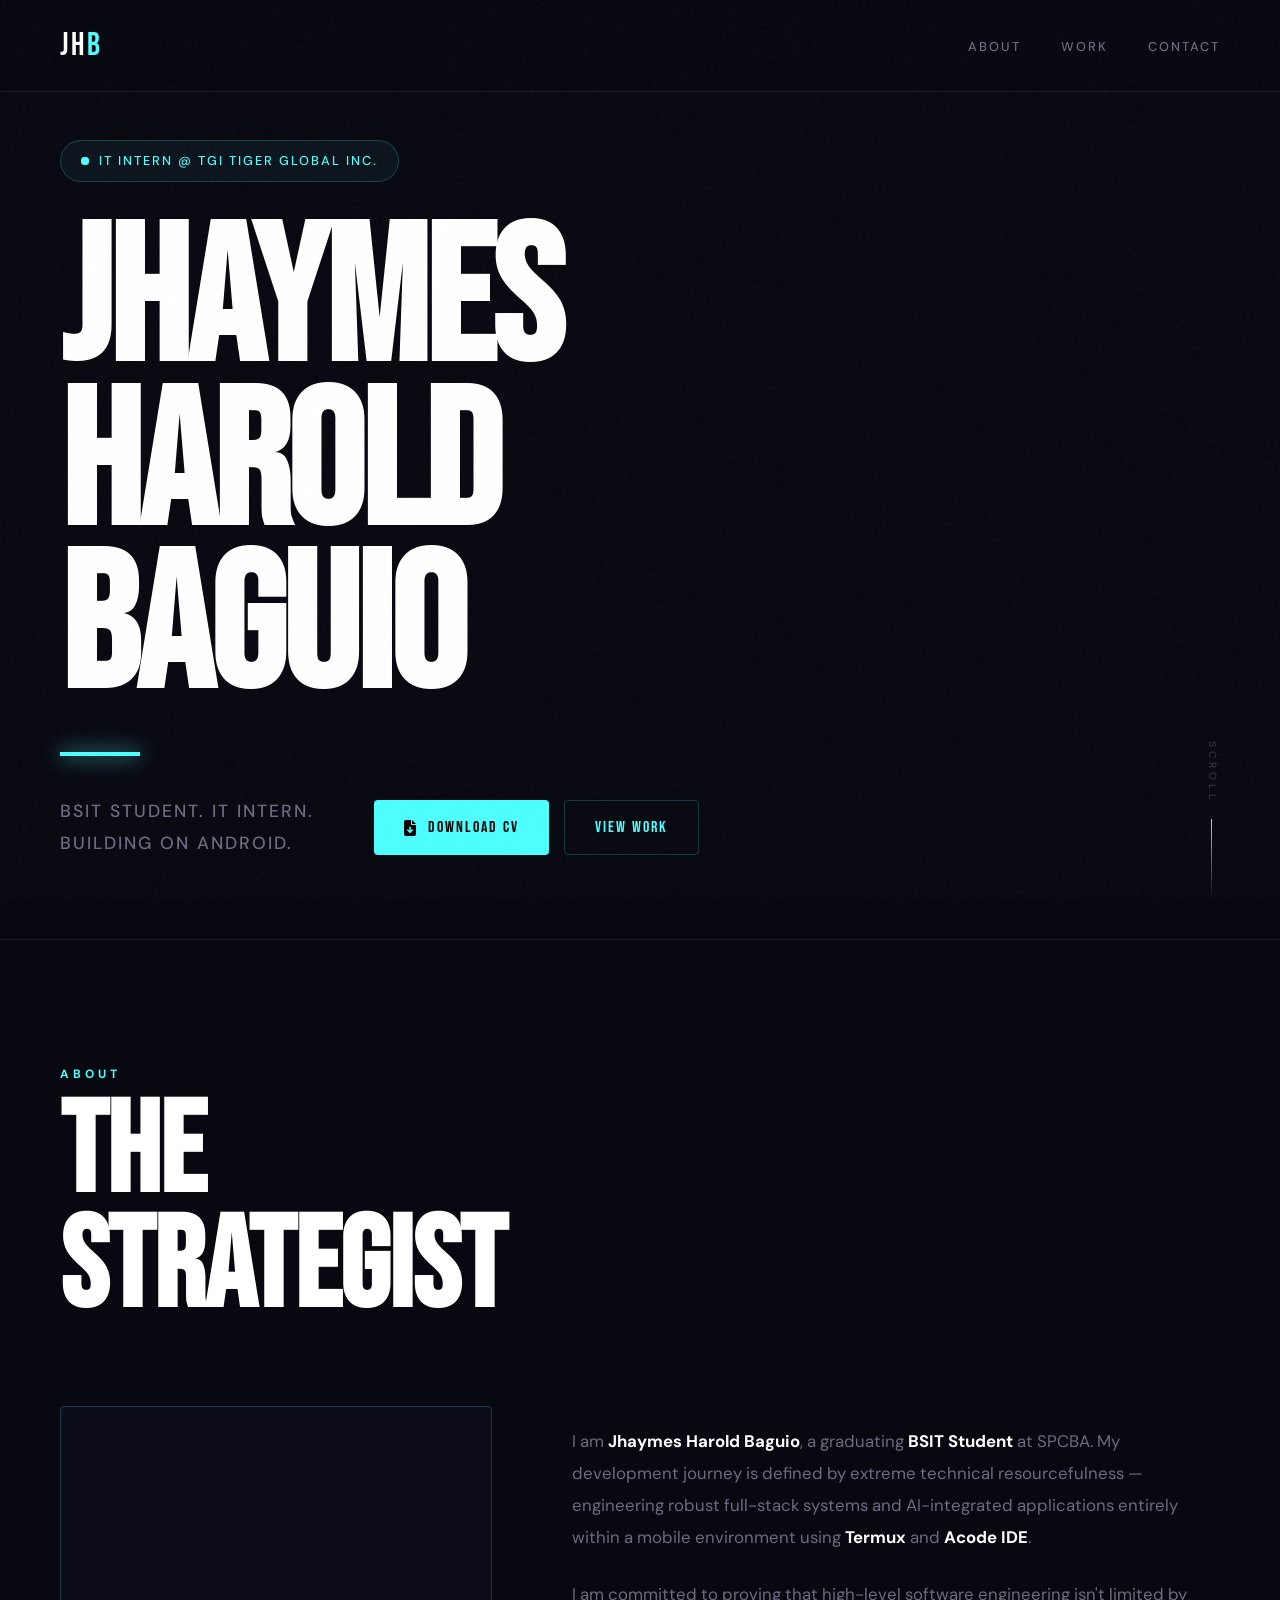
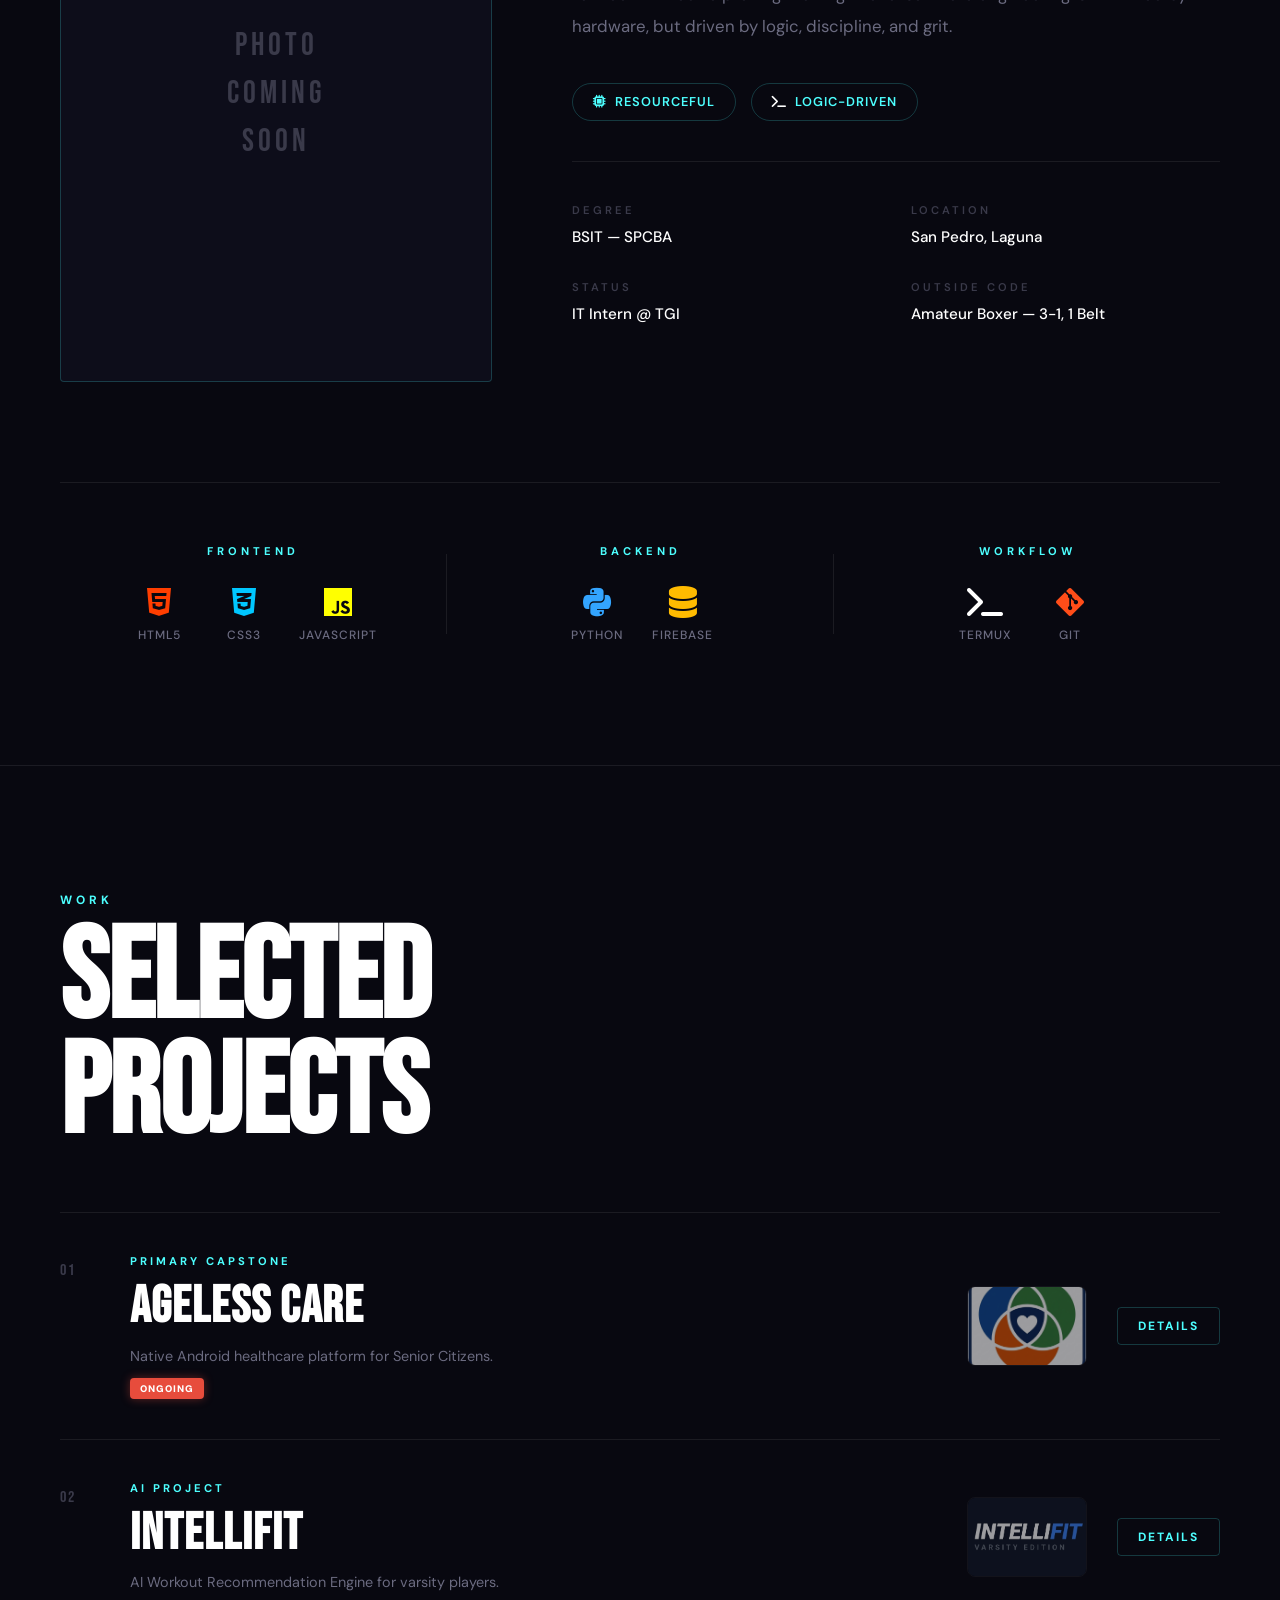
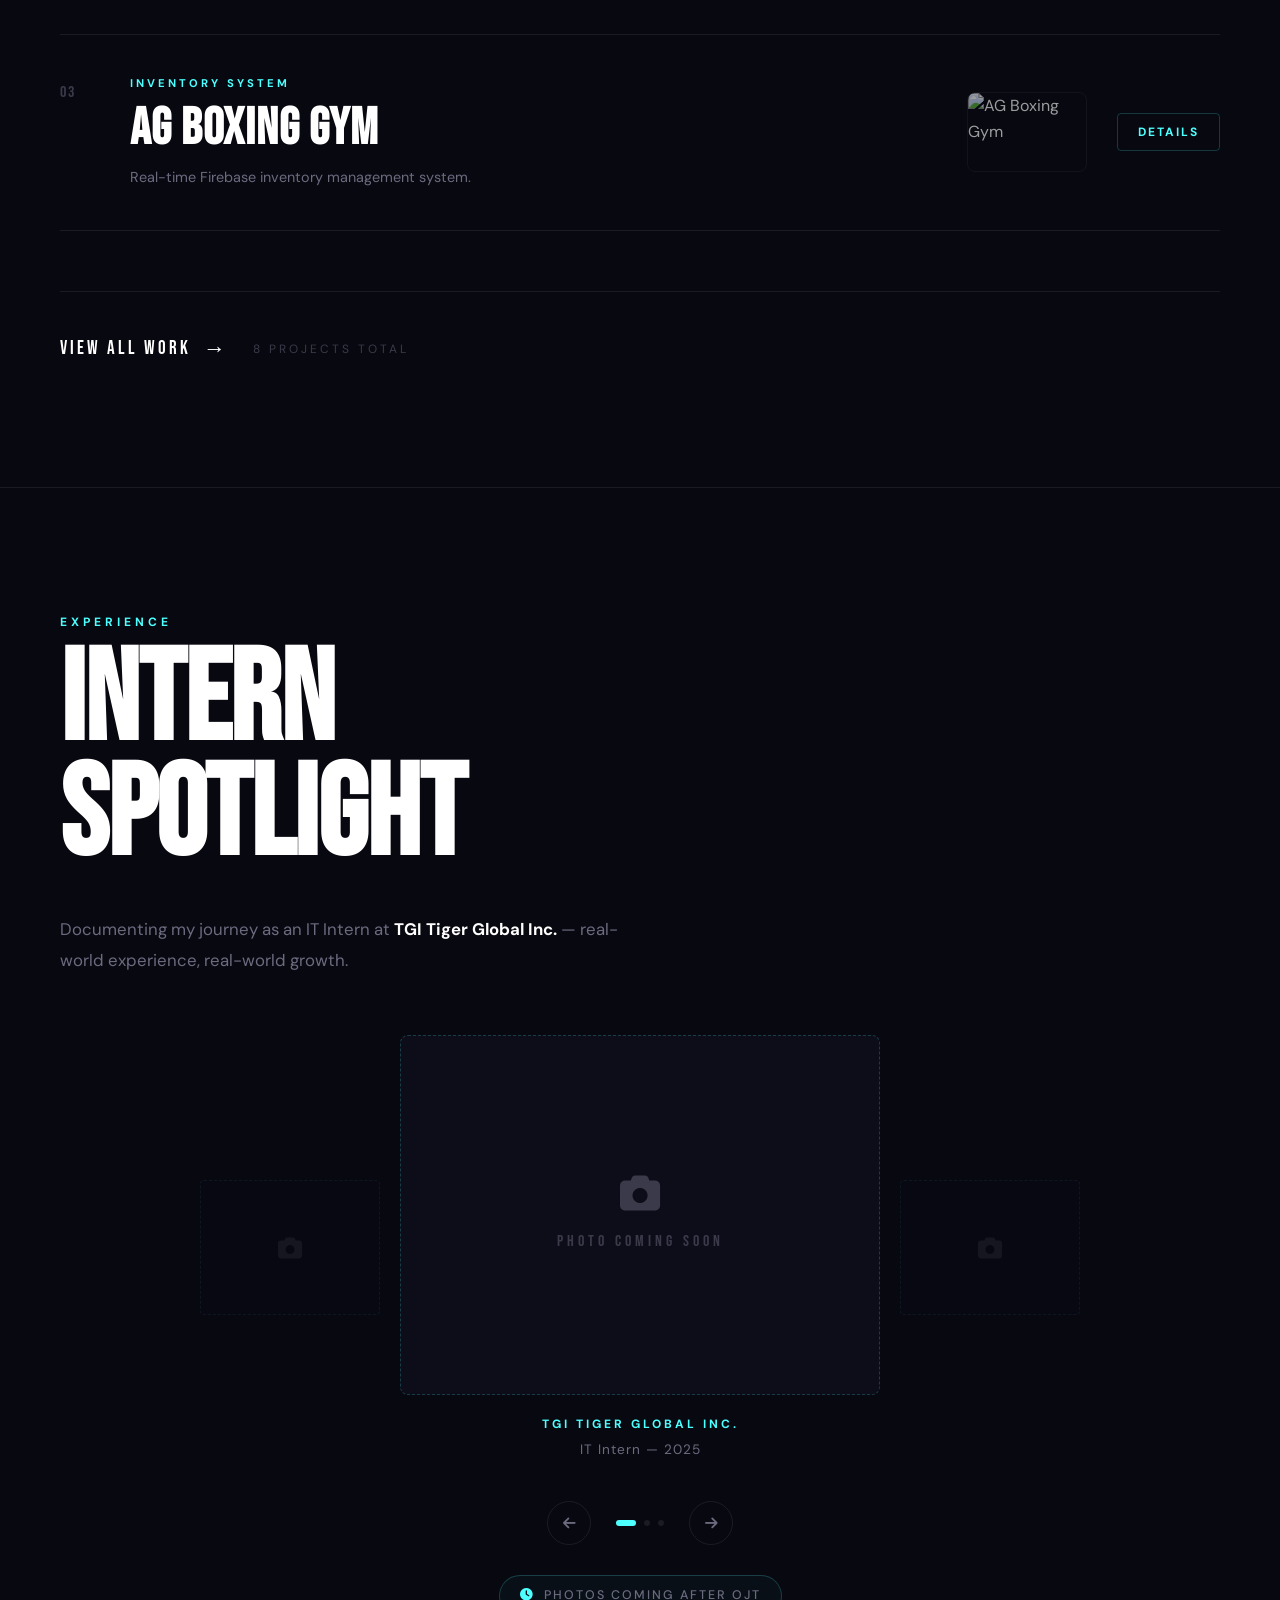
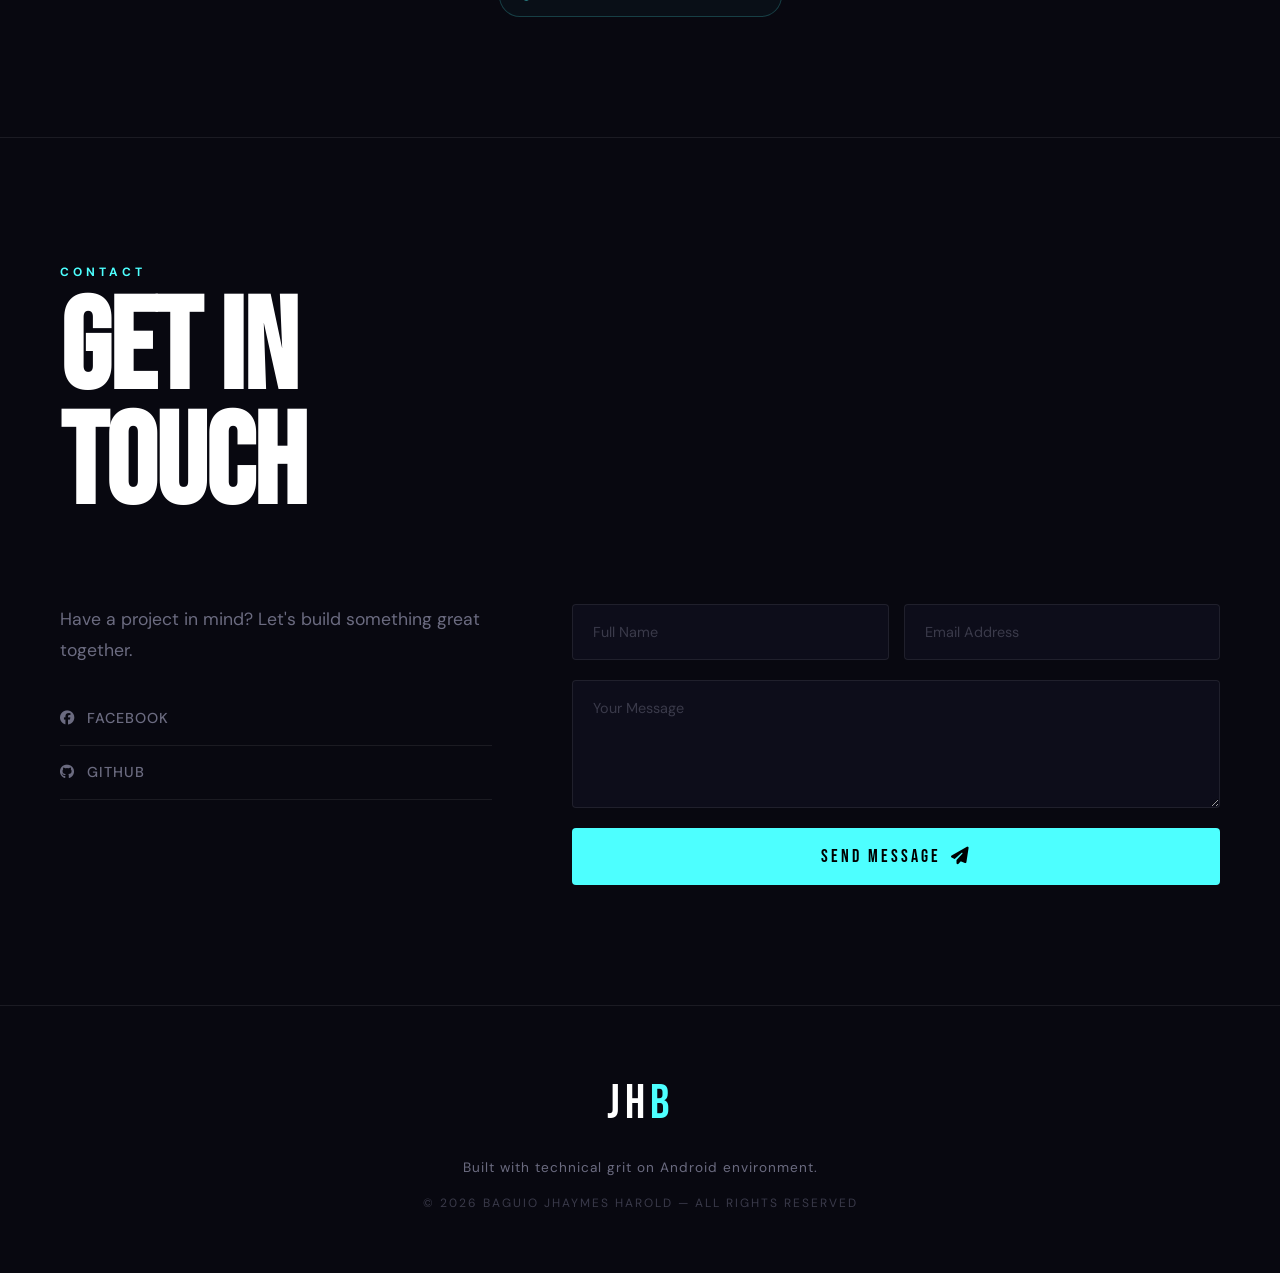
==== commit 8a06ab92: "Updated UI portfolio adding carousel IT intern spotlight placeholder. New project.html file for anot" ====
--- a/index.html
+++ b/index.html
@@ -178,182 +178,208 @@
         </div>
     </section>
 
+    
     <!-- ===================== PROJECTS SECTION ===================== -->
-    <section id="projects" class="projects-section">
-        <div class="section-container">
-
-            <div class="projects-header" data-aos="fade-up">
-                <span class="section-label">Work</span>
-                <h2 class="section-title">SELECTED<br>PROJECTS</h2>
-            </div>
-
-            <!-- FILTER -->
-            <div class="filter-container" data-aos="fade-up">
-                <button class="filter-btn active" data-filter="all">All</button>
-                <button class="filter-btn" data-filter="web">Web</button>
-                <button class="filter-btn" data-filter="mobile">Mobile</button>
-                <button class="filter-btn" data-filter="games">Games</button>
-            </div>
-
-            <!-- EDITORIAL PROJECT CARDS -->
-            <div class="projects-list">
-
-                <div class="project-card" data-category="mobile" data-aos="fade-up">
-                    <div class="project-card-inner">
-                        <div class="project-left">
-                            <span class="project-number">01</span>
-                            <div class="project-info">
-                                <span class="project-tag">Primary Capstone</span>
-                                <h3 class="project-name">AGELESS CARE 2.0</h3>
-                                <p class="project-desc">Native Android healthcare platform for Senior Citizens.</p>
-                                <span class="ongoing-tag">ONGOING</span>
-                            </div>
-                        </div>
-                        <div class="project-right">
-                            <div class="project-image-wrap">
-                                <img src="agelesscarelogo.png" alt="Ageless Care 2.0" class="project-img">
-                            </div>
-                            <button class="btn-small">Details</button>
-                        </div>
-                    </div>
-                </div>
-
-                <div class="project-card" data-category="web" data-aos="fade-up">
-                    <div class="project-card-inner">
-                        <div class="project-left">
-                            <span class="project-number">02</span>
-                            <div class="project-info">
-                                <span class="project-tag">AI Project</span>
-                                <h3 class="project-name">INTELLIFIT</h3>
-                                <p class="project-desc">AI Workout Recommendation Engine for varsity players.</p>
-                            </div>
-                        </div>
-                        <div class="project-right">
-                            <div class="project-image-wrap">
-                                <img src="intellifit-main.jpg" alt="IntelliFit" class="project-img">
-                            </div>
-                            <button class="btn-small">Details</button>
-                        </div>
-                    </div>
-                </div>
-
-                <div class="project-card" data-category="web" data-aos="fade-up">
-                    <div class="project-card-inner">
-                        <div class="project-left">
-                            <span class="project-number">03</span>
-                            <div class="project-info">
-                                <span class="project-tag">Inventory System</span>
-                                <h3 class="project-name">AG BOXING GYM</h3>
-                                <p class="project-desc">Real-time Firebase inventory management system.</p>
-                            </div>
-                        </div>
-                        <div class="project-right">
-                            <div class="project-image-wrap">
-                                <img src="https://images.unsplash.com/photo-1549719386-74dfcbf7dbed?w=600" alt="AG Boxing Gym" class="project-img">
-                            </div>
-                            <button class="btn-small">Details</button>
-                        </div>
-                    </div>
-                </div>
-
-                <div class="project-card" data-category="games" data-aos="fade-up">
-                    <div class="project-card-inner">
-                        <div class="project-left">
-                            <span class="project-number">04</span>
-                            <div class="project-info">
-                                <span class="project-tag">Game Dev</span>
-                                <h3 class="project-name">LONGBU</h3>
-                                <p class="project-desc">3D Horror Unity Experience with optimized lighting.</p>
-                            </div>
-                        </div>
-                        <div class="project-right">
-                            <div class="project-image-wrap">
-                                <img src="longbu.jpg" alt="Longbu" class="project-img">
-                            </div>
-                            <button class="btn-small">Details</button>
-                        </div>
-                    </div>
-                </div>
-
-                <div class="project-card" data-category="web" data-aos="fade-up">
-                    <div class="project-card-inner">
-                        <div class="project-left">
-                            <span class="project-number">05</span>
-                            <div class="project-info">
-                                <span class="project-tag">Web System</span>
-                                <h3 class="project-name">KAFFEIVIN</h3>
-                                <p class="project-desc">PHP / MySQL Coffee Shop Management System.</p>
-                            </div>
-                        </div>
-                        <div class="project-right">
-                            <div class="project-image-wrap">
-                                <img src="https://images.unsplash.com/photo-1495474472287-4d71bcdd2085?w=600" alt="Kaffeivin" class="project-img">
-                            </div>
-                            <button class="btn-small">Details</button>
-                        </div>
-                    </div>
-                </div>
-
-                <div class="project-card" data-category="web" data-aos="fade-up">
-                    <div class="project-card-inner">
-                        <div class="project-left">
-                            <span class="project-number">06</span>
-                            <div class="project-info">
-                                <span class="project-tag">Web Design</span>
-                                <h3 class="project-name">PET CARE</h3>
-                                <p class="project-desc">Responsive E-commerce UI Design.</p>
-                            </div>
-                        </div>
-                        <div class="project-right">
-                            <div class="project-image-wrap">
-                                <img src="https://images.unsplash.com/photo-1583337130417-3346a1be7dee?w=600" alt="Pet Care" class="project-img">
-                            </div>
-                            <button class="btn-small">Details</button>
-                        </div>
-                    </div>
-                </div>
-
-                <div class="project-card" data-category="web" data-aos="fade-up">
-                    <div class="project-card-inner">
-                        <div class="project-left">
-                            <span class="project-number">07</span>
-                            <div class="project-info">
-                                <span class="project-tag">JS App</span>
-                                <h3 class="project-name">SMART TO-DO</h3>
-                                <p class="project-desc">Productivity app with LocalStorage persistence.</p>
-                            </div>
-                        </div>
-                        <div class="project-right">
-                            <div class="project-image-wrap">
-                                <img src="https://images.unsplash.com/photo-1484480974693-6ca0a78fb36b?w=600" alt="Smart To-Do" class="project-img">
-                            </div>
-                            <button class="btn-small">Details</button>
-                        </div>
-                    </div>
-                </div>
-
-                <div class="project-card" data-category="web" data-aos="fade-up">
-                    <div class="project-card-inner">
-                        <div class="project-left">
-                            <span class="project-number">08</span>
-                            <div class="project-info">
-                                <span class="project-tag">System Tool</span>
-                                <h3 class="project-name">COMMAND CENTER</h3>
-                                <p class="project-desc">Real-time OJT Tracker & Daily Battle Planner.</p>
-                            </div>
-                        </div>
-                        <div class="project-right">
-                            <div class="project-image-wrap">
-                                <img src="https://images.unsplash.com/photo-1510511459019-5dee667ff58b?w=600" alt="Command Center" class="project-img">
-                            </div>
-                            <button class="btn-small">Details</button>
-                        </div>
-                    </div>
-                </div>
-
-            </div>
-        </div>
-    </section>
+<section id="projects" class="projects-section">
+    <div class="section-container">
+
+        <div class="projects-header" data-aos="fade-up">
+            <span class="section-label">Work</span>
+            <h2 class="section-title">SELECTED<br>PROJECTS</h2>
+        </div>
+
+        <!-- FEATURED PROJECTS — 3 LANG -->
+        <div class="projects-list">
+
+            <!-- 01 — AGELESS CARE -->
+            <div class="project-card" data-category="mobile" data-aos="fade-up">
+                <div class="project-card-inner">
+                    <div class="project-left">
+                        <span class="project-number">01</span>
+                        <div class="project-info">
+                            <span class="project-tag">Primary Capstone</span>
+                            <h3 class="project-name">AGELESS CARE</h3>
+                            <p class="project-desc">Native Android healthcare platform for Senior Citizens.</p>
+                            <span class="ongoing-tag">ONGOING</span>
+                        </div>
+                    </div>
+                    <div class="project-right">
+                        <div class="project-image-wrap">
+                            <img src="agelesscarelogo.png" alt="Ageless Care" class="project-img">
+                        </div>
+                        <button class="btn-small">Details</button>
+                    </div>
+                </div>
+            </div>
+
+            <!-- 02 — INTELLIFIT -->
+            <div class="project-card" data-category="web" data-aos="fade-up">
+                <div class="project-card-inner">
+                    <div class="project-left">
+                        <span class="project-number">02</span>
+                        <div class="project-info">
+                            <span class="project-tag">AI Project</span>
+                            <h3 class="project-name">INTELLIFIT</h3>
+                            <p class="project-desc">AI Workout Recommendation Engine for varsity players.</p>
+                        </div>
+                    </div>
+                    <div class="project-right">
+                        <div class="project-image-wrap">
+                            <img src="intellifit-main.jpg" alt="IntelliFit" class="project-img">
+                        </div>
+                        <button class="btn-small">Details</button>
+                    </div>
+                </div>
+            </div>
+
+            <!-- 03 — AG BOXING GYM -->
+            <div class="project-card" data-category="web" data-aos="fade-up">
+                <div class="project-card-inner">
+                    <div class="project-left">
+                        <span class="project-number">03</span>
+                        <div class="project-info">
+                            <span class="project-tag">Inventory System</span>
+                            <h3 class="project-name">AG BOXING GYM</h3>
+                            <p class="project-desc">Real-time Firebase inventory management system.</p>
+                        </div>
+                    </div>
+                    <div class="project-right">
+                        <div class="project-image-wrap">
+                            <img src="https://images.unsplash.com/photo-1549719386-74dfcbf7dbed?w=600" 
+                                 alt="AG Boxing Gym" class="project-img">
+                        </div>
+                        <button class="btn-small">Details</button>
+                    </div>
+                </div>
+            </div>
+
+        </div>
+
+        <!-- VIEW ALL BUTTON -->
+        <div class="view-all-wrap" data-aos="fade-up">
+            <a href="projects.html" class="view-all-btn">
+                View All Work 
+                <span class="view-all-arrow">→</span>
+            </a>
+            <span class="view-all-count">8 Projects Total</span>
+        </div>
+
+    </div>
+</section>
+
+<!-- ===================== INTERN SPOTLIGHT ===================== -->
+<section id="spotlight" class="spotlight-section">
+    <div class="section-container">
+
+        <div class="spotlight-header" data-aos="fade-up">
+            <span class="section-label">Experience</span>
+            <h2 class="section-title">INTERN<br>SPOTLIGHT</h2>
+        </div>
+
+        <div class="spotlight-intro" data-aos="fade-up">
+            <p class="spotlight-desc">
+                Documenting my journey as an IT Intern at 
+                <strong>TGI Tiger Global Inc.</strong> — 
+                real-world experience, real-world growth.
+            </p>
+        </div>
+
+        <!-- CAROUSEL -->
+        <div class="spotlight-carousel" data-aos="fade-up">
+
+            <!-- PREV GHOST (left small) -->
+            <div class="carousel-ghost ghost-left">
+                <div class="ghost-img">
+                    <i class="fas fa-camera"></i>
+                </div>
+            </div>
+
+            <!-- CENTER STAGE -->
+            <div class="carousel-center-stage">
+                <div class="center-slides">
+
+                    <div class="center-slide active">
+                        <div class="center-img-wrap placeholder-img">
+                            <i class="fas fa-camera"></i>
+                            <span>PHOTO COMING SOON</span>
+                        </div>
+                        <div class="carousel-caption">
+                            <span class="caption-label">
+                                TGI Tiger Global Inc.
+                            </span>
+                            <p class="caption-text">
+                                IT Intern — 2025
+                            </p>
+                        </div>
+                    </div>
+
+                    <div class="center-slide">
+                        <div class="center-img-wrap placeholder-img">
+                            <i class="fas fa-camera"></i>
+                            <span>PHOTO COMING SOON</span>
+                        </div>
+                        <div class="carousel-caption">
+                            <span class="caption-label">
+                                TGI Tiger Global Inc.
+                            </span>
+                            <p class="caption-text">
+                                IT Intern — 2025
+                            </p>
+                        </div>
+                    </div>
+
+                    <div class="center-slide">
+                        <div class="center-img-wrap placeholder-img">
+                            <i class="fas fa-camera"></i>
+                            <span>PHOTO COMING SOON</span>
+                        </div>
+                        <div class="carousel-caption">
+                            <span class="caption-label">
+                                TGI Tiger Global Inc.
+                            </span>
+                            <p class="caption-text">
+                                IT Intern — 2025
+                            </p>
+                        </div>
+                    </div>
+
+                </div>
+            </div>
+
+            <!-- NEXT GHOST (right small) -->
+            <div class="carousel-ghost ghost-right">
+                <div class="ghost-img">
+                    <i class="fas fa-camera"></i>
+                </div>
+            </div>
+
+        </div>
+
+        <!-- CONTROLS -->
+        <div class="carousel-controls">
+            <button class="carousel-btn" id="carouselPrev">
+                <i class="fas fa-arrow-left"></i>
+            </button>
+            <div class="carousel-dots">
+                <span class="dot active"></span>
+                <span class="dot"></span>
+                <span class="dot"></span>
+            </div>
+            <button class="carousel-btn" id="carouselNext">
+                <i class="fas fa-arrow-right"></i>
+            </button>
+        </div>
+
+        <!-- COMING SOON BADGE -->
+        <div class="spotlight-coming-soon">
+            <span class="coming-soon-badge">
+                <i class="fas fa-clock"></i>
+                Photos Coming After OJT
+            </span>
+        </div>
+
+    </div>
+</section>
 
     <!-- ===================== CONTACT SECTION ===================== -->
     <section id="contact" class="contact-section">
--- a/style.css
+++ b/style.css
@@ -173,13 +173,8 @@
     position: relative;
 }
 
-.hero-inner {
-    max-width: 900px;
-}
-
-.hero-top {
-    margin-bottom: 40px;
-}
+.hero-inner { max-width: 900px; }
+.hero-top { margin-bottom: 40px; }
 
 .status-tag {
     display: inline-flex;
@@ -287,13 +282,8 @@
 /* ============================================================
    6. ABOUT SECTION
    ============================================================ */
-.about-section {
-    border-top: 1px solid var(--border);
-}
-
-.about-header {
-    margin-bottom: 80px;
-}
+.about-section { border-top: 1px solid var(--border); }
+.about-header { margin-bottom: 80px; }
 
 .about-grid {
     display: grid;
@@ -303,7 +293,6 @@
     margin-bottom: 100px;
 }
 
-/* IMAGE PLACEHOLDER */
 .about-image-wrap {
     position: sticky;
     top: 120px;
@@ -318,6 +307,12 @@
     align-items: center;
     justify-content: center;
     background: var(--card-bg);
+    transition: 0.4s;
+}
+
+.image-placeholder:hover {
+    border-color: var(--primary);
+    box-shadow: 0 0 30px rgba(77,255,255,0.1);
 }
 
 .image-placeholder span {
@@ -329,9 +324,7 @@
     line-height: 1.5;
 }
 
-.about-content {
-    padding-top: 20px;
-}
+.about-content { padding-top: 20px; }
 
 .about-text {
     font-size: 1.05rem;
@@ -395,12 +388,15 @@
     font-weight: 500;
 }
 
-/* SKILLS ROW */
+/* ============================================================
+   SKILLS ROW — CENTERED FIX
+   ============================================================ */
 .skills-row {
     border-top: 1px solid var(--border);
     padding-top: 60px;
     display: flex;
     align-items: center;
+    justify-content: center;
     gap: 0;
     flex-wrap: wrap;
 }
@@ -409,9 +405,11 @@
     flex: 1;
     min-width: 200px;
     padding: 0 40px;
-}
-
-.skill-group:first-child { padding-left: 0; }
+    display: flex;
+    flex-direction: column;
+    align-items: center;
+    text-align: center;
+}
 
 .skill-group-label {
     display: block;
@@ -427,6 +425,8 @@
     display: flex;
     gap: 25px;
     flex-wrap: wrap;
+    justify-content: center;
+    align-items: center;
 }
 
 .skill-item {
@@ -460,6 +460,7 @@
     width: 1px;
     height: 80px;
     background: var(--border);
+    flex-shrink: 0;
 }
 
 /* ICON COLORS */
@@ -474,15 +475,59 @@
 /* ============================================================
    7. PROJECTS SECTION
    ============================================================ */
-.projects-section {
-    border-top: 1px solid var(--border);
-}
-
-.projects-header {
-    margin-bottom: 60px;
-}
-
-/* FILTER */
+
+   .page-header {
+    padding: 140px 60px 60px;
+    border-bottom: 1px solid var(--border);
+    max-width: 1400px;
+    margin: 0 auto;
+}
+
+.page-header-inner {
+    position: relative;
+}
+
+.back-link {
+    display: inline-flex;
+    align-items: center;
+    gap: 10px;
+    font-family: 'DM Sans', sans-serif;
+    font-size: 0.8rem;
+    font-weight: 600;
+    text-transform: uppercase;
+    letter-spacing: 2px;
+    color: var(--text-secondary);
+    text-decoration: none;
+    transition: 0.3s;
+    margin-bottom: 40px;
+}
+
+.back-link:hover {
+    color: var(--primary);
+    gap: 15px;
+}
+
+.page-header-sub {
+    font-size: 1rem;
+    color: var(--text-secondary);
+    letter-spacing: 2px;
+    text-transform: uppercase;
+    margin-top: 20px;
+    font-weight: 500;
+}
+
+/* NAV ACTIVE STATE */
+.nav-active {
+    color: var(--primary) !important;
+}
+
+
+
+
+
+.projects-section { border-top: 1px solid var(--border); }
+.projects-header { margin-bottom: 60px; }
+
 .filter-container {
     display: flex;
     gap: 10px;
@@ -521,7 +566,6 @@
     box-shadow: none;
 }
 
-/* EDITORIAL PROJECT CARDS */
 .projects-list {
     display: flex;
     flex-direction: column;
@@ -535,9 +579,7 @@
     cursor: pointer;
 }
 
-.project-card:last-child {
-    border-bottom: 1px solid var(--border);
-}
+.project-card:last-child { border-bottom: 1px solid var(--border); }
 
 .project-card:hover {
     background: rgba(77,255,255,0.02);
@@ -587,9 +629,7 @@
     transition: 0.3s;
 }
 
-.project-card:hover .project-name {
-    color: var(--primary);
-}
+.project-card:hover .project-name { color: var(--primary); }
 
 .project-desc {
     font-size: 0.9rem;
@@ -627,9 +667,7 @@
     transition: 0.4s;
 }
 
-.project-card:hover .project-img {
-    transform: scale(1.1);
-}
+.project-card:hover .project-img { transform: scale(1.1); }
 
 .ongoing-tag {
     display: inline-block;
@@ -649,13 +687,8 @@
 /* ============================================================
    8. CONTACT SECTION
    ============================================================ */
-.contact-section {
-    border-top: 1px solid var(--border);
-}
-
-.contact-header {
-    margin-bottom: 80px;
-}
+.contact-section { border-top: 1px solid var(--border); }
+.contact-header { margin-bottom: 80px; }
 
 .contact-grid {
     display: grid;
@@ -830,7 +863,7 @@
 }
 
 /* ============================================================
-   10. MODAL
+   10. MODAL — PREMIUM SIDE BY SIDE
    ============================================================ */
 .modal {
     display: none;
@@ -838,65 +871,318 @@
     z-index: 3000;
     left: 0; top: 0;
     width: 100%; height: 100%;
-    background: rgba(5,5,12,0.97);
-    backdrop-filter: blur(10px);
+    background: rgba(5,5,12,0.85);
+    backdrop-filter: blur(20px);
     overflow-y: auto;
+    padding: 20px;
+    align-items: center;
+    justify-content: center;
+}
+
+.modal.active {
+    display: flex;
 }
 
 .modal-content {
     background: var(--card-bg);
-    margin: 60px auto;
-    padding: 50px;
-    border-radius: 4px;
+    border-radius: 8px;
     width: 90%;
-    max-width: 700px;
+    max-width: 850px;
+    max-height: 85vh;
     position: relative;
     border: 1px solid var(--border-accent);
+    color: var(--text-main);
+    display: grid;
+    grid-template-columns: 1fr 1.2fr;
+    overflow: hidden;
+
+    /* SCALE UP ANIMATION */
+    animation: modalScaleUp 0.35s cubic-bezier(0.34, 1.56, 0.64, 1) forwards;
+}
+
+@keyframes modalScaleUp {
+    0% {
+        opacity: 0;
+        transform: scale(0.85);
+    }
+    100% {
+        opacity: 1;
+        transform: scale(1);
+    }
+}
+
+/* LEFT SIDE — IMAGES */
+.modal-left {
+    background: #08080F;
+    border-right: 1px solid var(--border);
+    overflow: hidden;
+    position: relative;
+    min-height: 400px;
+}
+
+.modal-main-image {
+    width: 100%;
+    height: 100%;
+    object-fit: cover;
+    opacity: 0.8;
+    transition: 0.4s;
+}
+
+.modal-main-image:hover {
+    opacity: 1;
+    transform: scale(1.03);
+}
+
+.modal-thumbnails {
+    position: absolute;
+    bottom: 15px;
+    left: 0;
+    width: 100%;
+    display: flex;
+    gap: 8px;
+    padding: 0 15px;
+    overflow-x: auto;
+    scrollbar-width: none;
+}
+
+.modal-thumbnails::-webkit-scrollbar { display: none; }
+
+.modal-thumb {
+    flex: 0 0 50px;
+    height: 50px;
+    border-radius: 4px;
+    overflow: hidden;
+    border: 1px solid var(--border);
+    cursor: pointer;
+    transition: 0.3s;
+    opacity: 0.5;
+}
+
+.modal-thumb.active,
+.modal-thumb:hover {
+    border-color: var(--primary);
+    opacity: 1;
+}
+
+.modal-thumb img {
+    width: 100%;
+    height: 100%;
+    object-fit: cover;
+}
+
+/* NO IMAGE PLACEHOLDER */
+.modal-no-image {
+    width: 100%;
+    height: 100%;
+    display: flex;
+    align-items: center;
+    justify-content: center;
+    min-height: 300px;
+}
+
+.modal-no-image span {
+    font-family: 'Bebas Neue', sans-serif;
+    font-size: 1.5rem;
+    letter-spacing: 4px;
+    color: var(--text-muted);
+    text-align: center;
+    line-height: 1.8;
+}
+
+/* RIGHT SIDE — DETAILS */
+.modal-right {
+    padding: 35px 30px;
+    overflow-y: auto;
     display: flex;
     flex-direction: column;
-    gap: 25px;
+    gap: 20px;
+    max-height: 85vh;
+    scrollbar-width: thin;
+    scrollbar-color: var(--border-accent) transparent;
+}
+
+.modal-right::-webkit-scrollbar {
+    width: 4px;
+}
+
+.modal-right::-webkit-scrollbar-track {
+    background: transparent;
+}
+
+.modal-right::-webkit-scrollbar-thumb {
+    background: var(--border-accent);
+    border-radius: 4px;
+}
+
+/* MODAL HEADER */
+.modal-header {
+    border-bottom: 1px solid var(--border);
+    padding-bottom: 20px;
+}
+
+.modal-tag {
+    font-size: 0.65rem;
+    text-transform: uppercase;
+    letter-spacing: 3px;
+    color: var(--primary);
+    font-weight: 700;
+    font-family: 'DM Sans', sans-serif;
+    display: block;
+    margin-bottom: 8px;
+}
+
+.modal-title {
+    font-family: 'Bebas Neue', sans-serif;
+    font-size: 2rem;
+    letter-spacing: 2px;
     color: var(--text-main);
-}
-
-.modal-content h2 {
+    line-height: 1;
+}
+
+.modal-tagline {
+    font-size: 0.8rem;
+    color: var(--text-secondary);
+    line-height: 1.6;
+    margin-top: 8px;
+    font-style: italic;
+}
+
+/* MODAL CASE SECTIONS */
+.modal-case-block {
+    display: flex;
+    flex-direction: column;
+    gap: 15px;
+}
+
+.modal-case-item {
+    padding: 15px;
+    background: rgba(255,255,255,0.02);
+    border-left: 2px solid var(--primary);
+    border-radius: 0 4px 4px 0;
+}
+
+.modal-case-item h4 {
     font-family: 'Bebas Neue', sans-serif;
-    font-size: 3rem;
-    letter-spacing: 3px;
-    color: var(--text-main);
-}
-
+    font-size: 0.9rem;
+    letter-spacing: 2px;
+    color: var(--primary);
+    margin-bottom: 6px;
+}
+
+.modal-case-item p {
+    font-size: 0.82rem;
+    color: var(--text-secondary);
+    line-height: 1.7;
+}
+
+/* MODAL FEATURES */
+.modal-features-title {
+    font-family: 'Bebas Neue', sans-serif;
+    font-size: 0.9rem;
+    letter-spacing: 2px;
+    color: var(--text-muted);
+    margin-bottom: 10px;
+}
+
+.modal-features-list {
+    display: flex;
+    flex-wrap: wrap;
+    gap: 8px;
+    padding: 0;
+    list-style: none;
+}
+
+.modal-features-list li {
+    font-family: 'DM Sans', sans-serif;
+    font-size: 0.75rem;
+    font-weight: 600;
+    letter-spacing: 1px;
+    text-transform: uppercase;
+    color: var(--primary);
+    border: 1px solid var(--border-accent);
+    padding: 6px 14px;
+    border-radius: 50px;
+}
+
+/* MODAL SIMPLE (Non-case study) */
+.modal-simple-desc {
+    font-size: 0.9rem;
+    color: var(--text-secondary);
+    line-height: 1.8;
+}
+
+/* MODAL ACTION BUTTON */
+.modal-action-btn {
+    display: inline-flex;
+    align-items: center;
+    justify-content: center;
+    gap: 8px;
+    background: var(--primary) !important;
+    color: #000 !important;
+    font-family: 'Bebas Neue', sans-serif;
+    font-size: 0.95rem;
+    letter-spacing: 2px;
+    padding: 12px 24px;
+    border-radius: 4px;
+    text-decoration: none;
+    transition: 0.3s;
+    margin-top: auto;
+    text-transform: uppercase;
+    border: none;
+    cursor: pointer;
+}
+
+.modal-action-btn:hover {
+    background: #fff !important;
+    transform: translateY(-2px);
+    box-shadow: 0 8px 20px rgba(77,255,255,0.2);
+}
+
+/* CLOSE BUTTON */
 .close-button {
     position: absolute;
-    right: 30px; top: 25px;
-    font-size: 2rem;
+    right: 15px;
+    top: 15px;
+    width: 32px;
+    height: 32px;
+    display: flex;
+    align-items: center;
+    justify-content: center;
+    background: rgba(255,255,255,0.05);
+    border: 1px solid var(--border);
+    border-radius: 50%;
+    font-size: 1rem;
     cursor: pointer;
     color: var(--text-secondary);
     transition: 0.3s;
     z-index: 100;
 }
-.close-button:hover { color: var(--primary); }
-
-.mockup-gallery {
-    display: flex;
-    gap: 15px;
-    overflow-x: auto;
-    padding-bottom: 15px;
-    scroll-snap-type: x mandatory;
-}
-
-.modal-mockup {
-    flex: 0 0 200px;
-    height: 380px;
-    border-radius: 8px;
-    overflow: hidden;
-    border: 1px solid var(--border-accent);
-    flex-shrink: 0;
-    scroll-snap-align: start;
-}
-
-.mockup-img {
-    width: 100%; height: 100%;
-    object-fit: cover;
+
+.close-button:hover {
+    color: var(--primary);
+    border-color: var(--primary);
+    background: rgba(77,255,255,0.05);
+}
+
+/* ============================================================
+   MODAL MEDIA QUERY
+   ============================================================ */
+@media (max-width: 768px) {
+    .modal-content {
+        grid-template-columns: 1fr;
+        max-height: 90vh;
+        max-width: 95%;
+    }
+
+    .modal-left {
+        min-height: 200px;
+        max-height: 250px;
+    }
+
+    .modal-right {
+        max-height: none;
+        padding: 25px 20px;
+    }
 }
 
 /* ============================================================
@@ -957,27 +1243,60 @@
     .mobile-menu { padding: 30px 25px; top: 65px; }
 
     .hero { padding: 120px 25px 80px; }
-    .hero-name h1 { font-size: clamp(4rem, 18vw, 7rem); letter-spacing: -2px; }
-    .hero-bottom { flex-direction: column; align-items: flex-start; gap: 30px; }
+    .hero-name h1 { 
+        font-size: clamp(4rem, 18vw, 7rem); 
+        letter-spacing: -2px; 
+    }
+    .hero-bottom { 
+        flex-direction: column; 
+        align-items: flex-start; 
+        gap: 30px; 
+    }
     .scroll-indicator { display: none; }
 
     .section-container { padding: 80px 25px; }
     .section-title { font-size: clamp(3rem, 12vw, 5rem); }
 
-    .skills-row { flex-direction: column; gap: 40px; }
-    .skill-group { padding: 0; }
-    .skill-divider { width: 100%; height: 1px; }
-
-    .project-card-inner { flex-direction: column; align-items: flex-start; gap: 20px; }
-    .project-right { width: 100%; justify-content: space-between; }
-    .project-image-wrap { width: 100px; height: 70px; }
-    .project-name { font-size: clamp(1.8rem, 6vw, 2.5rem); }
+    .skills-row { 
+        flex-direction: column; 
+        gap: 40px; 
+        align-items: center;
+    }
+    .skill-group { 
+        padding: 0; 
+        width: 100%;
+        align-items: center;
+    }
+    .skill-divider { 
+        width: 100%; 
+        height: 1px; 
+    }
+
+    .project-card-inner { 
+        flex-direction: column; 
+        align-items: flex-start; 
+        gap: 20px; 
+    }
+    .project-right { 
+        width: 100%; 
+        justify-content: space-between; 
+    }
+    .project-image-wrap { 
+        width: 100px; 
+        height: 70px; 
+    }
+    .project-name { 
+        font-size: clamp(1.8rem, 6vw, 2.5rem); 
+    }
 
     .input-group-row { grid-template-columns: 1fr; }
     .about-info { grid-template-columns: 1fr; }
 
     .footer { padding: 40px 25px; }
-    .modal-content { padding: 30px 25px; margin: 30px auto; }
+    .modal-content { 
+        padding: 30px 25px; 
+        margin: 30px auto; 
+    }
 }
 
 /* ============================================================
@@ -997,4 +1316,338 @@
     0% { opacity: 1; transform: scaleY(1); transform-origin: top; }
     50% { opacity: 0.5; }
     100% { opacity: 0; transform: scaleY(0); transform-origin: bottom; }
+}
+
+/* ============================================================
+   VIEW ALL BUTTON
+   ============================================================ */
+.view-all-wrap {
+    display: flex;
+    align-items: center;
+    gap: 25px;
+    margin-top: 60px;
+    padding-top: 40px;
+    border-top: 1px solid var(--border);
+}
+
+.view-all-btn {
+    display: inline-flex;
+    align-items: center;
+    gap: 12px;
+    font-family: 'Bebas Neue', sans-serif;
+    font-size: 1.2rem;
+    letter-spacing: 3px;
+    color: var(--text-main);
+    text-decoration: none;
+    text-transform: uppercase;
+    transition: 0.3s;
+    position: relative;
+}
+
+.view-all-btn::after {
+    content: '';
+    position: absolute;
+    bottom: -4px;
+    left: 0;
+    width: 0;
+    height: 2px;
+    background: var(--primary);
+    transition: 0.4s;
+}
+
+.view-all-btn:hover {
+    color: var(--primary);
+}
+
+.view-all-btn:hover::after {
+    width: 100%;
+}
+
+.view-all-arrow {
+    font-size: 1.4rem;
+    transition: transform 0.3s;
+    display: inline-block;
+}
+
+.view-all-btn:hover .view-all-arrow {
+    transform: translateX(8px);
+}
+
+.view-all-count {
+    font-family: 'DM Sans', sans-serif;
+    font-size: 0.75rem;
+    letter-spacing: 3px;
+    text-transform: uppercase;
+    color: var(--text-muted);
+}
+
+/* ============================================================
+   INTERN SPOTLIGHT SECTION
+   ============================================================ */
+.spotlight-section {
+    border-top: 1px solid var(--border);
+}
+
+.spotlight-header {
+    margin-bottom: 40px;
+}
+
+.spotlight-intro {
+    margin-bottom: 60px;
+    max-width: 600px;
+}
+
+.spotlight-desc {
+    font-size: 1.05rem;
+    color: var(--text-secondary);
+    line-height: 1.8;
+}
+
+.spotlight-desc strong {
+    color: var(--text-main);
+}
+
+/* ============================================================
+   CAROUSEL LAYOUT
+   ============================================================ */
+.spotlight-carousel {
+    display: flex;
+    align-items: center;
+    justify-content: center;
+    gap: 20px;
+    margin-bottom: 40px;
+    position: relative;
+}
+
+/* GHOST SIDES — Small Images */
+.carousel-ghost {
+    flex: 0 0 180px;
+    opacity: 0.3;
+    transition: opacity 0.5s ease;
+    pointer-events: none;
+}
+
+.ghost-img {
+    width: 100%;
+    aspect-ratio: 4/3;
+    background: var(--card-bg);
+    border: 1px dashed var(--border-accent);
+    border-radius: 4px;
+    display: flex;
+    align-items: center;
+    justify-content: center;
+    overflow: hidden;
+}
+
+.ghost-img i {
+    font-size: 1.5rem;
+    color: var(--text-muted);
+}
+
+.ghost-img img {
+    width: 100%;
+    height: 100%;
+    object-fit: cover;
+}
+
+/* CENTER STAGE — Big Image */
+.carousel-center-stage {
+    flex: 0 0 480px;
+    position: relative;
+}
+
+.center-slides {
+    position: relative;
+    width: 100%;
+}
+
+/* SLIDES */
+.center-slide {
+    position: absolute;
+    top: 0;
+    left: 0;
+    width: 100%;
+    opacity: 0;
+    transition: opacity 0.6s ease;
+    pointer-events: none;
+}
+
+.center-slide.active {
+    position: relative;
+    opacity: 1;
+    pointer-events: auto;
+}
+
+/* CENTER IMAGE */
+.center-img-wrap {
+    width: 100%;
+    aspect-ratio: 4/3;
+    border-radius: 8px;
+    overflow: hidden;
+    border: 1px solid var(--border-accent);
+    position: relative;
+}
+
+.center-img-wrap img {
+    width: 100%;
+    height: 100%;
+    object-fit: cover;
+    transition: transform 0.5s ease;
+}
+
+.center-slide.active .center-img-wrap img {
+    transform: scale(1.02);
+}
+
+/* PLACEHOLDER STYLING */
+.placeholder-img {
+    background: var(--card-bg);
+    border: 1px dashed var(--border-accent);
+    border-radius: 8px;
+    display: flex;
+    flex-direction: column;
+    align-items: center;
+    justify-content: center;
+    gap: 15px;
+    aspect-ratio: 4/3;
+    transition: 0.3s;
+}
+
+.placeholder-img i {
+    font-size: 2.5rem;
+    color: var(--text-muted);
+}
+
+.placeholder-img span {
+    font-family: 'Bebas Neue', sans-serif;
+    font-size: 1rem;
+    letter-spacing: 4px;
+    color: var(--text-muted);
+    text-align: center;
+    line-height: 1.8;
+}
+
+/* CAPTION */
+.carousel-caption {
+    padding: 20px 0 0 0;
+    text-align: center;
+}
+
+.caption-label {
+    font-family: 'DM Sans', sans-serif;
+    font-size: 0.75rem;
+    font-weight: 700;
+    text-transform: uppercase;
+    letter-spacing: 3px;
+    color: var(--primary);
+    display: block;
+    margin-bottom: 5px;
+}
+
+.caption-text {
+    font-size: 0.85rem;
+    color: var(--text-secondary);
+    letter-spacing: 1px;
+}
+
+/* ============================================================
+   CAROUSEL CONTROLS
+   ============================================================ */
+.carousel-controls {
+    display: flex;
+    align-items: center;
+    justify-content: center;
+    gap: 25px;
+    margin-top: 10px;
+    margin-bottom: 30px;
+}
+
+.carousel-btn {
+    width: 44px;
+    height: 44px;
+    border-radius: 50%;
+    background: transparent !important;
+    border: 1px solid var(--border) !important;
+    color: var(--text-secondary) !important;
+    display: flex;
+    align-items: center;
+    justify-content: center;
+    cursor: pointer;
+    transition: 0.3s;
+    font-size: 0.9rem;
+}
+
+.carousel-btn:hover {
+    border-color: var(--primary) !important;
+    color: var(--primary) !important;
+    transform: none !important;
+    box-shadow: none !important;
+}
+
+.carousel-dots {
+    display: flex;
+    gap: 8px;
+    align-items: center;
+}
+
+.dot {
+    width: 6px;
+    height: 6px;
+    border-radius: 50%;
+    background: var(--border);
+    transition: 0.4s;
+    cursor: pointer;
+}
+
+.dot.active {
+    background: var(--primary);
+    width: 20px;
+    border-radius: 3px;
+}
+
+/* ============================================================
+   COMING SOON BADGE
+   ============================================================ */
+.spotlight-coming-soon {
+    display: flex;
+    justify-content: center;
+    margin-top: 10px;
+}
+
+.coming-soon-badge {
+    display: inline-flex;
+    align-items: center;
+    gap: 10px;
+    background: rgba(77,255,255,0.03);
+    border: 1px solid var(--border-accent);
+    color: var(--text-secondary);
+    padding: 10px 20px;
+    border-radius: 50px;
+    font-size: 0.78rem;
+    font-weight: 500;
+    letter-spacing: 2px;
+    text-transform: uppercase;
+    font-family: 'DM Sans', sans-serif;
+}
+
+.coming-soon-badge i {
+    color: var(--primary);
+}
+
+/* ============================================================
+   MOBILE
+   ============================================================ */
+@media (max-width: 768px) {
+    .carousel-ghost {
+        display: none;
+    }
+
+    .carousel-center-stage {
+        flex: 0 0 100%;
+        max-width: 100%;
+    }
+
+    .spotlight-carousel {
+        gap: 0;
+    }
 }
